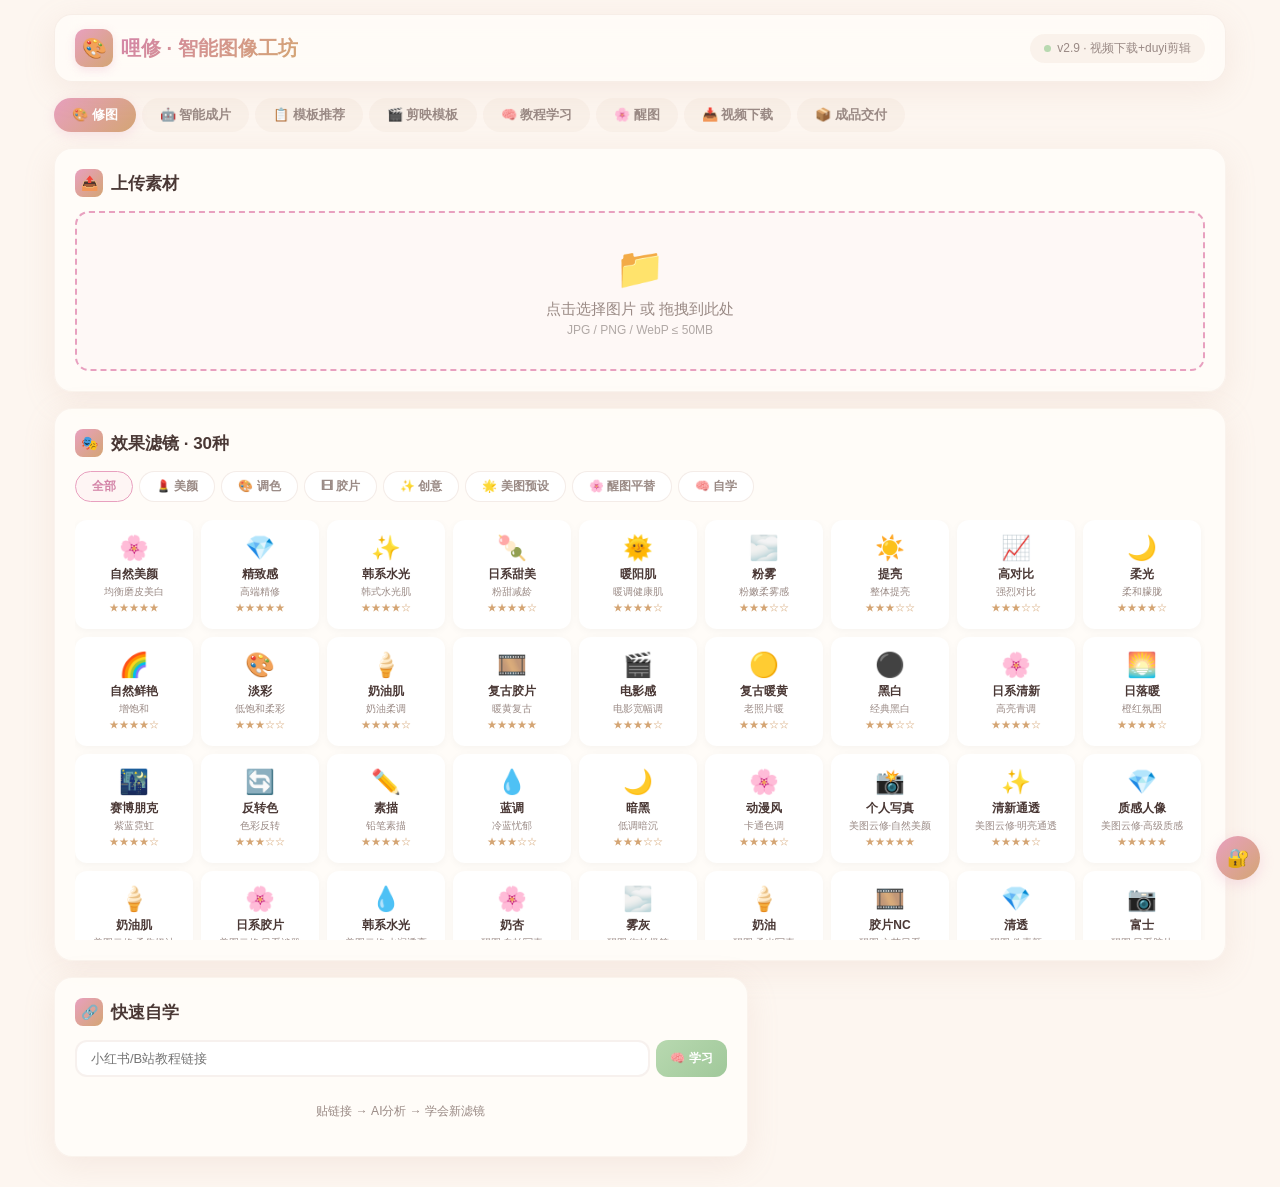
==== index.html @ 91b87027 "ui: 移除醒图Tab的参数执行/学习原理/LUT状态三卡" ====
<!DOCTYPE html>
<html lang="zh-CN">
<head>
<meta charset="UTF-8">
<meta name="viewport" content="width=device-width, initial-scale=1.0">
<title>哩修 · AI智能图像工坊 v2.9</title>
<style>
* {margin:0;padding:0;box-sizing:border-box}
:root {
--rose: #e8a0bf;--rose-dark: #d485a8;--gold: #d4a574;--gold-light: #e8c9a0;
--cream: #fdf6f0;--lavender: #c9b6d9;--lavender-dark: #a88fc4;
--bg: #fdf6f0;--card: rgba(255,252,248,0.95);--shadow: 0 8px 32px rgba(200,160,140,0.15);
--radius: 18px;--text: #4a3835;--text-muted: #9a8a85;--primary: #e8a0bf;--primary-dark: #d485a8;
--secondary: #c9b6d9;--success: #b8d9b0;--danger: #e8a0a0;--info: #b0c8d9
}
body{font-family:-apple-system,BlinkMacSystemFont,'Segoe UI',Roboto,'Noto Sans SC',sans-serif;background:var(--bg);min-height:100vh;color:var(--text);overflow-x:hidden}
.container{max-width:1200px;margin:0 auto;padding:14px}
header{background:rgba(255,252,248,0.9);backdrop-filter:blur(12px);border-radius:var(--radius);padding:14px 20px;margin-bottom:16px;box-shadow:var(--shadow);display:flex;justify-content:space-between;align-items:center;border:1px solid rgba(200,160,140,0.15)}
.logo{display:flex;align-items:center;gap:8px}
.logo-icon{width:38px;height:38px;background:linear-gradient(135deg,var(--rose),var(--gold));border-radius:10px;display:flex;align-items:center;justify-content:center;font-size:20px;color:#fff;box-shadow:0 3px 10px rgba(232,160,191,0.3)}
.logo-text{font-size:20px;font-weight:700;background:linear-gradient(135deg,var(--rose-dark),var(--gold));-webkit-background-clip:text;-webkit-text-fill-color:transparent}
.header-right{display:flex;align-items:center;gap:10px}
.status-badge{display:flex;align-items:center;gap:6px;background:rgba(200,160,140,0.1);padding:6px 14px;border-radius:18px;font-size:12px;color:var(--text-muted)}
.dot{width:7px;height:7px;border-radius:50%;background:var(--success);animation:pulse 2s infinite}
@keyframes pulse{0%,100%{opacity:1}50%{opacity:0.4}}

/* Tabs */
.main-tabs{display:flex;gap:6px;margin-bottom:16px;flex-wrap:wrap}
.main-tab{padding:8px 18px;border:none;border-radius:22px;font-size:13px;font-weight:600;cursor:pointer;background:rgba(200,160,140,0.08);color:var(--text-muted);transition:all .2s}
.main-tab:hover{background:rgba(232,160,191,0.12);color:var(--rose-dark)}
.main-tab.active{background:linear-gradient(135deg,var(--rose),var(--gold));color:#fff;box-shadow:0 3px 12px rgba(232,160,191,0.25)}
.tab-content{display:none}.tab-content.active{display:block}

/* Card */
.card{background:var(--card);border-radius:var(--radius);padding:20px;margin-bottom:16px;box-shadow:var(--shadow);border:1px solid rgba(200,160,140,0.1)}
.card-title{font-size:17px;font-weight:700;margin-bottom:14px;display:flex;align-items:center;gap:8px;color:var(--text)}
.card-title .ic{width:28px;height:28px;border-radius:8px;background:linear-gradient(135deg,var(--rose),var(--gold));display:flex;align-items:center;justify-content:center;font-size:14px;color:#fff}

/* Upload */
.upload-zone{border:2.5px dashed var(--rose);border-radius:14px;padding:32px 20px;text-align:center;cursor:pointer;transition:all .3s;background:rgba(232,160,191,0.04)}
.upload-zone:hover{background:rgba(232,160,191,0.08);transform:translateY(-2px)}
.upload-zone.dragover{background:rgba(232,160,191,0.14);border-color:var(--gold)}
.upload-zone .ico{font-size:40px;color:var(--rose);margin-bottom:8px}
.upload-zone .txt{font-size:15px;color:var(--text-muted);margin-bottom:4px}
.upload-zone .hint{font-size:12px;color:#b0a8a5}

/* Filter grid */
.filter-cats{display:flex;gap:6px;margin-bottom:14px;flex-wrap:wrap;overflow-x:auto;padding-bottom:4px}
.filter-cat{padding:6px 16px;border:1.5px solid rgba(200,160,140,0.2);border-radius:18px;font-size:12px;font-weight:600;cursor:pointer;background:#fff;color:var(--text-muted);white-space:nowrap;transition:all .2s}
.filter-cat:hover{border-color:var(--rose);color:var(--rose-dark)}
.filter-cat.active{border-color:var(--rose);background:rgba(232,160,191,0.08);color:var(--rose-dark)}
.filter-grid{display:grid;grid-template-columns:repeat(auto-fill,minmax(115px,1fr));gap:8px;max-height:420px;overflow-y:auto;padding-right:4px}
.filter-grid::-webkit-scrollbar{width:4px}.filter-grid::-webkit-scrollbar-thumb{background:#d9cdc8;border-radius:2px}
.fc{background:#fff;border-radius:12px;padding:12px 8px;text-align:center;cursor:pointer;border:2px solid transparent;transition:all .2s;box-shadow:0 2px 8px rgba(0,0,0,0.04)}
.fc:hover{transform:translateY(-3px);box-shadow:0 5px 14px rgba(200,160,140,0.12)}
.fc.active{border-color:var(--rose);background:rgba(232,160,191,0.04)}
.fc .fi{font-size:24px;margin-bottom:4px}.fc .fn{font-size:12px;font-weight:600}.fc .fd{font-size:10px;color:var(--text-muted);margin-top:2px}.fc .f-stars{font-size:10px;color:var(--gold);margin-top:2px}

/* Chat + Tutorial row */
.chat-tut-row{display:grid;grid-template-columns:1.2fr 0.8fr;gap:16px}
.chat-box,.tut-box{display:flex;flex-direction:column}
/* ── Ardot 画布风格智能对话工作台 ── */
.studio-wrap{display:grid;grid-template-columns:190px 1fr;gap:0;border:1px solid rgba(200,160,140,0.18);border-radius:14px;overflow:hidden;background:#fbf7f3}
.studio-side{background:#f4ede6;border-right:1px solid rgba(200,160,140,0.15);padding:10px 8px;min-height:420px}
.studio-side h5{font-size:11px;color:var(--text-muted);font-weight:700;letter-spacing:1px;margin:6px 4px 8px}
.layer-node{display:flex;align-items:center;gap:6px;padding:5px 8px;border-radius:7px;font-size:12px;color:var(--text);cursor:pointer;transition:background .15s}
.layer-node:hover{background:rgba(232,160,191,0.12)}
.layer-node.sel{background:rgba(232,160,191,0.18);outline:1px dashed var(--rose);outline-offset:-2px}
.layer-node .ln-ic{font-size:11px;opacity:.7}
.studio-main{display:flex;flex-direction:column;min-width:0}
.studio-top{display:flex;align-items:center;gap:8px;padding:8px 12px;background:#f8f2ec;border-bottom:1px solid rgba(200,160,140,0.15);flex-wrap:wrap}
.studio-top .file-name{font-size:12px;font-weight:700;color:var(--text)}
.node-chip{font-size:10px;font-family:ui-monospace,Consolas,monospace;background:#fff;border:1px solid rgba(200,160,140,0.25);border-radius:5px;padding:2px 7px;color:var(--text-muted)}
.studio-top .spacer{flex:1}
.studio-pill{font-size:10px;color:var(--text-muted);border:1px solid rgba(200,160,140,0.2);border-radius:10px;padding:2px 9px;background:#fff}
.studio-canvas{flex:1;overflow-y:auto;padding:22px 22px 14px;min-height:360px;position:relative;
  background-image:radial-gradient(rgba(200,160,140,0.13) 1px,transparent 1px);background-size:22px 22px}
.studio-canvas::-webkit-scrollbar{width:5px}.studio-canvas::-webkit-scrollbar-thumb{background:#d9cdc8;border-radius:3px}
.frame-label{position:absolute;font-size:9px;font-family:ui-monospace,Consolas,monospace;color:#b08c9c;letter-spacing:.5px;pointer-events:none}
/* 气泡(Ardot Frame 风): 圆角矩形 + 尖角 + 选中虚线框 */
.bubble{position:relative;max-width:76%;margin-bottom:16px;padding:10px 14px;border-radius:14px;font-size:13px;line-height:1.55;animation:bubbleIn .3s}
.bubble.user{margin-left:auto;background:linear-gradient(135deg,var(--rose),var(--gold));color:#fff;border-bottom-right-radius:4px}
.bubble.ai{margin-right:auto;background:#fff;border:1.5px solid rgba(200,160,140,0.22);border-bottom-left-radius:4px;box-shadow:0 2px 8px rgba(200,160,140,0.08)}
.bubble.ai::before{content:'';position:absolute;left:-7px;bottom:12px;width:12px;height:12px;background:#fff;border-left:1.5px solid rgba(200,160,140,0.22);border-bottom:1.5px solid rgba(200,160,140,0.22);transform:rotate(45deg)}
.bubble.user::after{content:'';position:absolute;right:-7px;bottom:12px;width:12px;height:12px;background:var(--gold);clip-path:polygon(0 0,100% 100%,0 100%)}
.bubble .b-meta{display:block;font-size:9px;font-family:ui-monospace,Consolas,monospace;opacity:.55;margin-bottom:3px}
.bubble.hl{outline:2px dashed var(--rose);outline-offset:4px;border-radius:14px}
@keyframes bubbleIn{from{opacity:0;transform:translateY(8px) scale(.97)}to{opacity:1;transform:none}}
/* 路由结果卡(设计边框圈选的重点模块) */
.route-card{border:2px dashed var(--rose);border-radius:12px;background:rgba(255,255,255,.85);padding:12px 14px;margin:4px 0 16px;position:relative}
.route-card .rc-tag{position:absolute;top:-9px;left:12px;background:linear-gradient(135deg,var(--rose),var(--gold));color:#fff;font-size:10px;font-weight:700;border-radius:8px;padding:1px 9px;letter-spacing:.5px}
.route-card .rc-body{font-size:12.5px;color:var(--text);line-height:1.6}
.route-card .rc-params{font-family:ui-monospace,Consolas,monospace;font-size:11px;color:var(--rose-dark);background:rgba(232,160,191,.1);border-radius:6px;padding:4px 8px;margin-top:6px;display:inline-block}
.route-card .rc-go{margin-top:8px;display:inline-flex;gap:8px}
.route-card .rc-btn{border:none;border-radius:16px;padding:6px 16px;font-size:12px;font-weight:700;cursor:pointer;background:linear-gradient(135deg,var(--rose),var(--gold));color:#fff;transition:all .2s}
.route-card .rc-btn:hover{transform:translateY(-1px);box-shadow:0 3px 10px rgba(232,160,191,.35)}
.route-card .rc-btn.ghost{background:#fff;color:var(--rose-dark);border:1.5px solid var(--rose)}
.rc-chips{display:flex;flex-wrap:wrap;gap:6px;margin-top:8px}
.rc-chip-btn{border:1.5px solid var(--rose);background:#fff;color:var(--rose-dark);border-radius:14px;padding:5px 12px;font-size:12px;cursor:pointer;transition:all .15s;text-align:left}
.rc-chip-btn:hover{background:linear-gradient(135deg,var(--rose),var(--gold));color:#fff;transform:translateY(-1px)}
.rc-confirm-tag{position:absolute;top:-9px;left:12px;background:#fff;color:var(--rose-dark);border:1.5px solid var(--rose);font-size:10px;font-weight:700;border-radius:8px;padding:0 9px;letter-spacing:.5px}
/* 旁白标注 */
.callout{display:flex;gap:8px;align-items:flex-start;margin:0 0 16px;max-width:82%}
.callout .co-dot{width:9px;height:9px;border-radius:50%;background:var(--lavender-dark);margin-top:6px;flex-shrink:0;box-shadow:0 0 0 3px rgba(201,182,217,.25)}
.callout .co-txt{font-size:11.5px;color:var(--text-muted);font-style:italic;line-height:1.6}
/* 底部输入条(吸底) */
.studio-input{display:flex;gap:8px;padding:10px 12px;background:#f8f2ec;border-top:1px solid rgba(200,160,140,0.15)}
.studio-input input{flex:1;padding:10px 16px;border:2px solid rgba(200,160,140,0.2);border-radius:22px;font-size:13px;outline:none;transition:border-color .2s;background:#fff}
.studio-input input:focus{border-color:var(--rose)}
.studio-input .hint-chips{display:flex;gap:6px;align-items:center;flex-wrap:wrap}
.hint-chip{font-size:11px;color:var(--rose-dark);background:rgba(232,160,191,.1);border:1px solid rgba(232,160,191,.3);border-radius:12px;padding:3px 10px;cursor:pointer;transition:all .15s}
.hint-chip:hover{background:rgba(232,160,191,.22)}
.studio-send{padding:9px 20px;border:none;border-radius:22px;background:linear-gradient(135deg,var(--rose),var(--gold));color:#fff;font-weight:700;font-size:12px;cursor:pointer;transition:all .2s}
.studio-send:hover{transform:translateY(-1px);box-shadow:0 3px 10px rgba(232,160,191,0.3)}
.studio-send:disabled{opacity:.55;cursor:wait;transform:none}
.chat-msgs{flex:1;max-height:240px;overflow-y:auto;padding:10px;background:rgba(200,160,140,0.04);border-radius:12px;margin-bottom:10px;scrollbar-width:thin}
.chat-msgs::-webkit-scrollbar{width:4px}.chat-msgs::-webkit-scrollbar-thumb{background:#d9cdc8;border-radius:2px}
.msg{margin-bottom:8px;padding:9px 13px;border-radius:13px;max-width:88%;font-size:13px;line-height:1.5;animation:fadeIn .3s}
@keyframes fadeIn{from{opacity:0;transform:translateY(8px)}to{opacity:1;transform:translateY(0)}}
.msg.user{background:linear-gradient(135deg,var(--rose),var(--gold));color:#fff;margin-left:auto;border-bottom-right-radius:3px}
.msg.ai{background:rgba(200,160,140,0.08);color:var(--text);margin-right:auto;border-bottom-left-radius:3px}
.chat-inp{display:flex;gap:6px}
.chat-inp input{flex:1;padding:9px 14px;border:2px solid rgba(200,160,140,0.15);border-radius:20px;font-size:13px;outline:none;transition:border-color .2s}
.chat-inp input:focus{border-color:var(--rose)}
.chat-send{padding:9px 18px;border:none;border-radius:20px;background:linear-gradient(135deg,var(--rose),var(--gold));color:#fff;font-weight:600;font-size:12px;cursor:pointer;transition:all .2s}
.chat-send:hover{transform:translateY(-1px);box-shadow:0 3px 10px rgba(232,160,191,0.3)}

/* Tutorial */
.tut-inp{display:flex;gap:6px;margin-bottom:10px}
.tut-inp input{flex:1;padding:9px 14px;border:2px solid rgba(200,160,140,0.15);border-radius:12px;font-size:13px;outline:none}
.tut-inp input:focus{border-color:var(--rose)}
.tut-btn{padding:9px 14px;border:none;border-radius:12px;background:linear-gradient(135deg,#b8d9b0,#a0c89a);color:#fff;font-weight:600;font-size:12px;cursor:pointer;transition:all .2s;white-space:nowrap}
.tut-btn:hover{transform:translateY(-1px);box-shadow:0 3px 10px rgba(184,217,176,0.3)}
.learn-skills{max-height:160px;overflow-y:auto}
.ls{display:flex;justify-content:space-between;align-items:center;padding:6px 10px;background:rgba(184,217,176,0.1);border-radius:8px;margin-bottom:4px;font-size:12px}
.ls .lb{background:var(--success);color:#5a7a55;padding:2px 8px;border-radius:10px;font-size:10px}
.ls .lb.wip{background:rgba(232,200,160,0.15);color:#a0885a}
.empty-s{font-size:12px;color:var(--text-muted);text-align:center;padding:16px 0}

/* ===== 教程学习 v1.2 ===== */
.sub-tab-bar{display:flex;gap:6px;margin-bottom:16px}
.sub-tab{padding:8px 20px;border:none;border-radius:22px;font-size:14px;font-weight:600;cursor:pointer;background:rgba(200,160,140,0.08);color:var(--text-muted);transition:all .2s}
.sub-tab:hover{background:rgba(232,160,191,0.12);color:var(--rose-dark)}
.sub-tab.active{background:linear-gradient(135deg,var(--rose),var(--gold));color:#fff;box-shadow:0 3px 12px rgba(232,160,191,0.25)}
.sub-tab-content{display:none}.sub-tab-content.active{display:block}
.video-grid{display:grid;grid-template-columns:repeat(auto-fill,minmax(260px,1fr));gap:14px}
.video-card{background:#fff;border-radius:14px;overflow:hidden;box-shadow:0 2px 12px rgba(200,160,140,0.1);transition:all .2s;position:relative}
.video-card:hover{transform:translateY(-3px);box-shadow:0 5px 20px rgba(200,160,140,0.2)}
.video-thumb{width:100%;height:160px;object-fit:cover;background:linear-gradient(135deg,#f0e8e3,#e8d9d0);display:flex;align-items:center;justify-content:center;color:var(--text-muted);font-size:30px;position:relative}
.video-card .vtag{position:absolute;top:8px;left:8px;padding:3px 8px;border-radius:8px;font-size:10px;color:#fff;background:rgba(0,0,0,0.5)}
.video-card .vinfo{padding:12px 14px}
.video-card .vtitle{font-size:13px;font-weight:600;margin-bottom:4px;display:-webkit-box;-webkit-line-clamp:2;-webkit-box-orient:vertical;overflow:hidden}
.video-card .vmeta{font-size:11px;color:var(--text-muted);margin-bottom:8px;display:flex;gap:8px}
.video-card .vtag-type{display:inline-block;padding:1px 6px;border-radius:4px;font-size:9px;font-weight:600}
.vtag-beauty{background:rgba(232,160,191,0.15);color:var(--rose-dark)}
.vtag-enhance{background:rgba(180,200,220,0.15);color:#6080a0}
.vtag-edit{background:rgba(180,217,176,0.15);color:#5a7a55}
.extract-btn{display:inline-block;padding:6px 16px;border:none;border-radius:16px;background:linear-gradient(135deg,#FF6B6B,#FF4757);color:#fff;font-size:12px;font-weight:600;cursor:pointer;transition:all .2s}
.extract-btn:hover{transform:scale(1.05);box-shadow:0 3px 10px rgba(255,71,87,0.3)}

/* 技能卡片 */
.skill-card{background:#fff;border-radius:14px;padding:14px 16px;margin-bottom:10px;box-shadow:0 2px 8px rgba(200,160,140,0.08);border:1.5px solid rgba(200,160,140,0.08);transition:all .2s}
.skill-card:hover{border-color:var(--rose)}
.skill-header{display:flex;justify-content:space-between;align-items:center;margin-bottom:6px}
.skill-source{font-size:10px;background:rgba(200,160,140,0.1);padding:2px 8px;border-radius:8px;color:var(--text-muted)}
.skill-type-tag{font-size:10px;font-weight:600;padding:2px 8px;border-radius:8px}
.skill-type-beauty{background:rgba(232,160,191,0.12);color:var(--rose-dark)}
.skill-type-enhance{background:rgba(180,200,220,0.12);color:#6080a0}
.skill-type-edit{background:rgba(180,217,176,0.12);color:#5a7a55}
.skill-title{font-size:14px;font-weight:600;margin-bottom:4px}
.skill-desc{font-size:11px;color:var(--text-muted);margin-bottom:10px}
.skill-params{display:flex;flex-wrap:wrap;gap:4px;margin-bottom:10px}
.skill-param-chip{padding:2px 8px;border-radius:8px;font-size:10px;background:rgba(200,160,140,0.06);color:var(--text-muted)}
.skill-actions{display:flex;gap:6px}
.skill-btn{padding:6px 14px;border:none;border-radius:12px;font-size:11px;font-weight:600;cursor:pointer;transition:all .2s}
.skill-btn:hover{transform:translateY(-1px)}
.skill-btn-use{background:linear-gradient(135deg,var(--rose),var(--gold));color:#fff}
.skill-btn-del{background:rgba(200,160,140,0.08);color:var(--text-muted)}

/* Progress */
.progress-section{display:none}
.prog-bar{width:100%;height:5px;background:rgba(200,160,140,0.15);border-radius:3px;overflow:hidden;margin:14px 0}
.prog-fill{height:100%;background:linear-gradient(90deg,var(--rose),var(--gold));border-radius:3px;transition:width .4s ease;width:0%}
.prog-txt{font-size:13px;color:var(--text-muted);margin-bottom:8px}
.prog-log{background:rgba(200,160,140,0.04);border-radius:10px;padding:10px;max-height:140px;overflow-y:auto;font-family:monospace;font-size:11px}
.pl{padding:3px 6px;margin-bottom:2px;border-radius:3px}
.pl.info{background:rgba(176,200,217,0.1);color:#5a7a8a}
.pl.ok{background:rgba(184,217,176,0.1);color:#5a7a55}

/* Compare */
.compare-section{display:none}
.comp-grid{display:grid;grid-template-columns:1fr 1fr;gap:14px;margin:14px 0}
.comp-box{text-align:center}
.comp-box h4{font-size:14px;margin-bottom:8px;color:var(--text)}
.comp-img{width:100%;height:260px;background:rgba(200,160,140,0.06);border-radius:12px;overflow:hidden;display:flex;align-items:center;justify-content:center}
.comp-img img{width:100%;height:100%;object-fit:contain}
.comp-img .ph{font-size:13px;color:var(--text-muted)}
.act-row{display:flex;gap:10px;justify-content:center;flex-wrap:wrap;margin-top:14px}
.act-btn{padding:10px 24px;border:none;border-radius:22px;font-size:13px;font-weight:600;cursor:pointer;transition:all .2s;color:#fff}
.act-btn.dl{background:linear-gradient(135deg,#b8d9b0,#a0c89a)}
.act-btn.sh{background:linear-gradient(135deg,#b0c8d9,#90b0c9)}
.act-btn.rt{background:linear-gradient(135deg,var(--gold),#c89a70)}
.act-btn:hover{transform:translateY(-2px);box-shadow:0 4px 14px rgba(0,0,0,.1)}
.act-btn:disabled{opacity:.5;cursor:not-allowed;transform:none}

/* Templates */
.tpl-grid{display:grid;grid-template-columns:repeat(auto-fill,minmax(140px,1fr));gap:10px}
.tpl-card{background:#fff;border-radius:12px;padding:14px;text-align:center;cursor:pointer;transition:all .2s;box-shadow:0 2px 8px rgba(0,0,0,0.04)}
.tpl-card:hover{transform:translateY(-3px);box-shadow:0 5px 18px rgba(200,160,140,0.12)}
.tpl-card .ti{font-size:30px;margin-bottom:6px}
.tpl-card .tn{font-size:13px;font-weight:600}
.tpl-card .td{font-size:11px;color:var(--text-muted);margin:4px 0}
.tpl-card .tb{display:inline-block;padding:2px 10px;border-radius:10px;font-size:10px;font-weight:600}
.tpl-card .tb.beauty{background:rgba(232,160,191,0.12);color:var(--rose-dark)}
.tpl-card .tb.filter{background:rgba(212,165,116,0.12);color:var(--gold)}
.tpl-card .tb.effect{background:rgba(201,182,217,0.12);color:var(--lavender-dark)}
.tpl-card .tb.meitu{background:rgba(232,160,191,0.2);color:#c86a90}
.tpl-card .tb.jianying{background:rgba(176,200,217,0.15);color:#5a7a9a}

/* Dev FAB */
.dev-fab{position:fixed;bottom:20px;right:20px;width:44px;height:44px;border-radius:50%;background:linear-gradient(135deg,var(--rose),var(--gold));color:#fff;border:none;font-size:18px;cursor:pointer;box-shadow:0 4px 14px rgba(232,160,191,0.3);transition:all .2s;z-index:999}
.dev-fab:hover{transform:scale(1.08);box-shadow:0 6px 20px rgba(232,160,191,0.35)}

/* Modal */
.modal-overlay{position:fixed;top:0;left:0;width:100%;height:100%;background:rgba(74,56,53,0.45);display:flex;align-items:center;justify-content:center;z-index:10000}
.modal-box{background:#fff;border-radius:var(--radius);padding:24px;max-width:520px;width:90%;max-height:85vh;overflow-y:auto;box-shadow:0 16px 48px rgba(0,0,0,.18)}
.modal-box h2{margin-bottom:6px;font-size:18px;color:var(--text)}
.modal-box .ml{font-size:12px;color:var(--text-muted);margin-bottom:14px}
.modal-inp{width:100%;padding:10px 14px;border:2px solid rgba(200,160,140,0.15);border-radius:8px;margin-bottom:8px;font-size:14px;outline:none}
.modal-inp:focus{border-color:var(--rose)}
.modal-btn{width:100%;padding:10px;border:none;border-radius:8px;font-size:14px;font-weight:600;cursor:pointer;transition:all .2s}
.modal-btn.pri{background:linear-gradient(135deg,var(--rose),var(--gold));color:#fff;margin-bottom:6px}
.modal-btn.pri:hover{transform:translateY(-1px)}
.modal-btn.sec{background:rgba(200,160,140,0.08);color:var(--text)}
.modal-row{display:flex;gap:8px}
.modal-row .modal-inp{flex:1}

/* Slider */
.slider-group{margin-bottom:12px}
.slider-group label{display:flex;justify-content:space-between;font-size:12px;color:var(--text);margin-bottom:4px}
.slider-group input[type=range]{width:100%;-webkit-appearance:none;height:4px;border-radius:2px;background:linear-gradient(90deg,var(--rose),var(--gold));outline:none}
.slider-group input[type=range]::-webkit-slider-thumb{-webkit-appearance:none;width:16px;height:16px;border-radius:50%;background:linear-gradient(135deg,var(--rose),var(--gold));cursor:pointer;box-shadow:0 2px 6px rgba(232,160,191,0.3)}
.beauty-grid{display:grid;grid-template-columns:1fr 1fr;gap:8px}
.beauty-label{font-size:12px;color:var(--text-muted);margin-bottom:2px}

/* History */
.hist-list{max-height:260px;overflow-y:auto}
.hist-item{display:flex;justify-content:space-between;align-items:center;padding:8px 12px;background:rgba(200,160,140,0.04);border-radius:8px;margin-bottom:6px;cursor:pointer;transition:all .2s;font-size:12px}
.hist-item:hover{background:rgba(232,160,191,0.06)}
.hist-item .hi-filter{font-weight:600}

/* Toast */
.toast{position:fixed;top:16px;right:16px;padding:10px 18px;border-radius:12px;color:#fff;font-size:13px;font-weight:500;z-index:20000;animation:slideIn .3s;max-width:300px}
@keyframes slideIn{from{opacity:0;transform:translateX(30px)}to{opacity:1;transform:translateX(0)}}
.toast.ok{background:linear-gradient(135deg,#b8d9b0,#a0c89a)}.toast.err{background:linear-gradient(135deg,#e8a0a0,#d48585)}.toast.inf{background:linear-gradient(135deg,#b0c8d9,#90b0c9)}

/* JianYing presets */
.jy-grid{display:grid;grid-template-columns:repeat(auto-fill,minmax(200px,1fr));gap:10px}
.jy-card{background:#fff;border-radius:12px;padding:16px;cursor:pointer;transition:all .2s;box-shadow:0 2px 8px rgba(0,0,0,0.04);text-align:left}
.jy-card:hover{transform:translateY(-3px);box-shadow:0 5px 18px rgba(200,160,140,0.12)}
.jy-card .jy-title{font-size:14px;font-weight:700;margin-bottom:4px}
.jy-card .jy-tags{font-size:11px;color:var(--text-muted);margin-bottom:8px}
.jy-card .jy-tag{display:inline-block;background:rgba(176,200,217,0.12);padding:2px 8px;border-radius:8px;font-size:10px;color:#5a7a8a;margin:2px}
.jy-card .jy-use{padding:6px 16px;border:none;border-radius:14px;background:linear-gradient(135deg,var(--rose),var(--gold));color:#fff;font-size:11px;font-weight:600;cursor:pointer}

/* Meitu settings panel */
.beauty-panel{background:rgba(232,160,191,0.04);border-radius:12px;padding:16px;margin:10px 0}
.beauty-panel h4{font-size:14px;margin-bottom:10px;display:flex;align-items:center;gap:6px}

/* Code block */
.code-block{background:#f5f0ec;border-radius:10px;padding:12px;font-family:monospace;font-size:11px;overflow-x:auto;white-space:pre-wrap;line-height:1.5;margin:8px 0}

/* Responsive */
@media (max-width:680px){
.chat-tut-row{grid-template-columns:1fr}
.comp-grid{grid-template-columns:1fr}
.filter-grid{grid-template-columns:repeat(auto-fill,minmax(95px,1fr))}
.fc{padding:10px 6px}
.fc .fi{font-size:20px}.fc .fn{font-size:11px}
.tpl-grid,.jy-grid{grid-template-columns:repeat(auto-fill,minmax(120px,1fr))}
.logo-text{font-size:17px}
header{padding:12px 14px}
.beauty-grid{grid-template-columns:1fr}
.modal-row{flex-direction:column}
}

/* ===== duyi 脚本驱动剪辑 ===== */
.duyi-card{background:linear-gradient(135deg,rgba(184,217,176,0.12),rgba(200,160,140,0.08));border:1.5px solid rgba(184,217,176,0.3);border-radius:14px;padding:16px;margin-bottom:14px}
.duyi-card-title{font-size:15px;font-weight:700;color:var(--text);margin-bottom:4px;display:flex;align-items:center;gap:6px}
.duyi-card-desc{font-size:12px;color:var(--text-muted);margin-bottom:12px;line-height:1.6}
.duyi-steps{margin-bottom:12px}
.duyi-step{display:flex;gap:10px;margin-bottom:8px;align-items:flex-start}
.duyi-step-num{width:22px;height:22px;border-radius:50%;background:linear-gradient(135deg,#b8d9b0,#8ec48a);color:#fff;font-size:11px;font-weight:700;display:flex;align-items:center;justify-content:center;flex-shrink:0;margin-top:1px}
.duyi-step-num.done{background:linear-gradient(135deg,#a8d8a8,#6abf6a)}
.duyi-step-text{font-size:12px;color:var(--text);line-height:1.5}
.duyi-step-sub{font-size:11px;color:var(--text-muted);margin-top:1px}
.duyi-preset-grid{display:grid;grid-template-columns:repeat(auto-fill,minmax(200px,1fr));gap:10px;margin-bottom:14px}
.duyi-preset{background:#fff;border-radius:12px;padding:14px;border:2px solid transparent;cursor:pointer;transition:all .2s;box-shadow:0 2px 8px rgba(0,0,0,0.04)}
.duyi-preset:hover{border-color:#b8d9b0;transform:translateY(-2px);box-shadow:0 5px 14px rgba(184,217,176,0.15)}
.duyi-preset.selected{border-color:#8ec48a;background:rgba(184,217,176,0.06)}
.duyi-preset-name{font-size:13px;font-weight:700;color:var(--text);margin-bottom:4px}
.duyi-preset-tags{display:flex;flex-wrap:wrap;gap:4px;margin-bottom:6px}
.duyi-preset-tag{padding:2px 8px;background:rgba(184,217,176,0.15);border-radius:10px;font-size:10px;color:#5a8a5a}
.duyi-preset-desc{font-size:11px;color:var(--text-muted);line-height:1.4}
.duyi-script-area{margin-bottom:12px}
.duyi-script-area textarea{width:100%;min-height:120px;padding:10px 12px;border:2px solid rgba(184,217,176,0.3);border-radius:10px;font-size:12px;font-family:monospace;resize:vertical;outline:none;background:rgba(255,255,255,0.8);color:var(--text);line-height:1.6}
.duyi-script-area textarea:focus{border-color:#8ec48a}
.duyi-script-hint{font-size:11px;color:var(--text-muted);margin-top:4px}
.duyi-apply-row{display:flex;gap:8px;margin-bottom:14px;flex-wrap:wrap}
.duyi-result{background:rgba(184,217,176,0.06);border-radius:12px;padding:14px;margin-bottom:10px;border:1px solid rgba(184,217,176,0.15)}
.duyi-result-title{font-size:13px;font-weight:700;color:var(--text);margin-bottom:8px;display:flex;align-items:center;gap:6px}
.duyi-result-items{margin-bottom:8px}
.duyi-result-item{display:flex;gap:8px;margin-bottom:6px;align-items:flex-start;font-size:12px}
.duyi-result-item-num{color:#6abf6a;font-weight:700;flex-shrink:0;width:16px}
.duyi-result-item-text{color:var(--text)}
.duyi-result-example{background:#f5f0ec;border-radius:8px;padding:10px;font-family:monospace;font-size:11px;line-height:1.7;color:var(--text);white-space:pre-wrap;margin-top:8px}
.duyi-example-btn{font-size:11px;color:#8ec48a;cursor:pointer;text-decoration:underline;margin-top:6px;display:inline-block}
.duyi-gen-btn{display:inline-flex;align-items:center;gap:6px;padding:9px 18px;border:none;border-radius:22px;background:linear-gradient(135deg,#b8d9b0,#8ec48a);color:#fff;font-weight:700;font-size:12px;cursor:pointer;transition:all .2s}
.duyi-gen-btn:hover{transform:translateY(-1px);box-shadow:0 4px 12px rgba(184,217,176,0.3)}
.duyi-gen-btn:active{transform:translateY(0)}
.duyi-gen-btn:disabled{opacity:0.5;cursor:not-allowed;transform:none}
.duyi-principle{background:rgba(200,160,140,0.06);border-radius:10px;padding:12px;margin-bottom:14px;border:1px solid rgba(200,160,140,0.12)}
.duyi-principle-title{font-size:12px;font-weight:700;color:var(--text);margin-bottom:6px}
.duyi-principle p{font-size:11px;color:var(--text-muted);margin:0 0 4px;line-height:1.5}
.duyi-principle p:last-child{margin-bottom:0}
.duyi-output-box{background:#1a2e1a;border-radius:10px;padding:12px;font-family:monospace;font-size:11px;line-height:1.7;color:#a8d8a8;white-space:pre-wrap;max-height:200px;overflow-y:auto;margin-top:8px}
.duyi-output-box::-webkit-scrollbar{width:4px}.duyi-output-box::-webkit-scrollbar-thumb{background:#6abf6a;border-radius:2px}
.duyi-output-title{font-size:12px;font-weight:700;color:var(--text);margin-bottom:6px;display:flex;align-items:center;justify-content:space-between}
.duyi-copy-btn{font-size:10px;color:#8ec48a;cursor:pointer;border:1px solid #8ec48a;border-radius:6px;padding:2px 8px;background:transparent;transition:all .2s}
.duyi-copy-btn:hover{background:#8ec48a;color:#fff}
.duyi-step-status{display:flex;gap:6px;margin-bottom:10px;flex-wrap:wrap}
.duyi-step-chip{padding:4px 12px;border-radius:16px;font-size:11px;font-weight:600;cursor:pointer;border:1.5px solid rgba(200,160,140,0.2);color:var(--text-muted);background:transparent;transition:all .2s}
.duyi-step-chip.active{border-color:#8ec48a;color:#5a8a5a;background:rgba(184,217,176,0.12)}
.duyi-step-chip.done{border-color:#6abf6a;color:#6abf6a;background:rgba(184,217,176,0.08)}
.duyi-format-grid{display:grid;grid-template-columns:1fr 1fr;gap:10px;margin-bottom:12px}
.duyi-format-card{background:#fff;border-radius:10px;padding:12px;border:2px solid transparent;cursor:pointer;transition:all .2s;text-align:center}
.duyi-format-card:hover{border-color:#b8d9b0}
.duyi-format-card.selected{border-color:#8ec48a;background:rgba(184,217,176,0.06)}
.duyi-format-card .fmt-name{font-size:13px;font-weight:700;color:var(--text);margin-bottom:4px}
.duyi-format-card .fmt-ratio{font-size:11px;color:var(--text-muted)}
.duyi-format-card .fmt-icon{font-size:28px;margin-bottom:4px}
</style>
</head>
<body>
<div class="container">
  <header>
    <div class="logo">
      <div class="logo-icon">🎨</div>
      <div class="logo-text">哩修 · 智能图像工坊</div>
    </div>
    <div class="header-right">
      <span class="status-badge"><span class="dot"></span>v2.9 · 视频下载+duyi剪辑</span>
    </div>
  </header>

  <!-- Main Tabs -->
  <div class="main-tabs">
    <button class="main-tab active" data-tab="tab-edit">🎨 修图</button>
    <button class="main-tab" data-tab="tab-autoedit">🤖 智能成片</button>
    <button class="main-tab" data-tab="tab-tpl">📋 模板推荐</button>
    <button class="main-tab" data-tab="tab-jianying">🎬 剪映模板</button>
    <button class="main-tab" data-tab="tab-distill">🧠 教程学习</button>
    <!-- duplicate removed -->
    <button class="main-tab" data-tab="tab-xingtu">🌸 醒图</button>
    <button class="main-tab" data-tab="tab-download">📥 视频下载</button>
    <button class="main-tab" data-tab="tab-history">📦 成品交付</button>
  </div>

  <!-- ===== Tab: 修图 ===== -->
  <div class="tab-content active" id="tab-edit">
    <div class="card">
      <div class="card-title"><span class="ic">📤</span>上传素材</div>
      <div class="upload-zone" id="uploadZone">
        <div class="ico">📁</div>
        <div class="txt">点击选择图片 或 拖拽到此处</div>
        <div class="hint">JPG / PNG / WebP  ≤ 50MB</div>
        <input type="file" id="fileInput" accept="image/jpeg,image/png,image/webp" style="display:none">
      </div>
      <!-- 美图云修风格参数面板 -->
      <div class="beauty-panel" id="beautyPanel" style="display:none">
        <h4>💄 美图云修 · 精细调节</h4>
        <div class="beauty-grid">
          <div class="slider-group"><label>磨皮 <span id="bs_val">30</span></label><input type="range" id="bs" min="0" max="100" value="30" oninput="document.getElementById('bs_val').textContent=this.value"></div>
          <div class="slider-group"><label>瘦脸 <span id="sf_val">10</span></label><input type="range" id="sf" min="0" max="100" value="10" oninput="document.getElementById('sf_val').textContent=this.value"></div>
          <div class="slider-group"><label>滤镜强度 <span id="fs_val">50</span></label><input type="range" id="fs" min="0" max="100" value="50" oninput="document.getElementById('fs_val').textContent=this.value"></div>
          <div class="slider-group" style="display:flex;align-items:center;gap:8px">
            <label style="margin:0;display:flex;align-items:center;gap:4px"><input type="checkbox" id="eyeB"> 亮眼</label>
            <label style="margin:0;display:flex;align-items:center;gap:4px"><input type="checkbox" id="useMeitu" checked> 美图API</label>
          </div>
        </div>
      </div>
    </div>

    <div class="card">
      <div class="card-title"><span class="ic">🎭</span>效果滤镜 · 30种</div>
      <div class="filter-cats" id="filterCats">
        <button class="filter-cat active" data-cat="all">全部</button>
        <button class="filter-cat" data-cat="beauty">💄 美颜</button>
        <button class="filter-cat" data-cat="tone">🎨 调色</button>
        <button class="filter-cat" data-cat="film">🎞 胶片</button>
        <button class="filter-cat" data-cat="style">✨ 创意</button>
        <button class="filter-cat" data-cat="meitu">🌟 美图预设</button>
        <button class="filter-cat" data-cat="xingtu">🌸 醒图平替</button>
        <button class="filter-cat" data-cat="learned">🧠 自学</button>
      </div>
      <div class="filter-grid" id="filterGrid"></div>
    </div>

    <div class="chat-tut-row">
      <div class="card tut-box" style="flex:1">
        <div class="card-title"><span class="ic">🔗</span>快速自学</div>
        <div class="tut-inp">
          <input type="text" id="tutInput" placeholder="小红书/B站教程链接">
          <button class="tut-btn" onclick="learnTutorial()">🧠 学习</button>
        </div>
        <div class="learn-skills" id="learnSkills">
          <div class="empty-s">贴链接 → AI分析 → 学会新滤镜</div>
        </div>
      </div>
    </div>

    <div class="card progress-section" id="progressSection">
      <div class="card-title"><span class="ic">⚡</span>AI处理中</div>
      <div class="prog-bar"><div class="prog-fill" id="progFill"></div></div>
      <div class="prog-txt" id="progText">正在分析图片…</div>
      <div class="prog-log" id="progLog"></div>
    </div>

    <div class="card compare-section" id="compareSection">
      <div class="card-title"><span class="ic">👀</span>前后对比</div>
      <div class="comp-grid">
        <div class="comp-box"><h4>📷 处理前</h4><div class="comp-img" id="beforeImg"><span class="ph">请上传图片</span></div></div>
        <div class="comp-box"><h4>✨ 处理后</h4><div class="comp-img" id="afterImg"><span class="ph">选滤镜 → 自动处理</span></div></div>
      </div>
      <div class="act-row">
        <button class="act-btn dl" onclick="dlResult()" id="dlBtn" disabled>💾 下载</button>
        <button class="act-btn sh" onclick="shareResult()" id="shBtn" disabled>📤 分享</button>
        <button class="act-btn rt" onclick="retryRandom()" id="rtBtn" disabled>🎲 随机</button>
      </div>
    </div>
  </div>

  <!-- ===== Tab: 模板推荐 ===== -->
    <div class="tab-content" id="tab-autoedit">
      <div class="card chat-box">
        <div class="card-title"><span class="ic">💬</span>和 AI 说说你想做什么</div>
        <div class="studio-wrap" style="grid-template-columns:1fr">
          <div class="studio-main">
            <div class="studio-top">
              <span class="file-name">✨ 哩秀 AI 助手</span>
              <span class="spacer"></span>
              <span class="studio-pill">先确认 · 再动手</span>
            </div>
            <div class="studio-canvas" id="studioCanvas">
              <div class="callout"><span class="co-dot"></span><span class="co-txt">直接说出你想要的效果，比如「把这张图变冷白皮」或「剪成30秒口播加字幕」。我会先跟你确认理解得对不对，缺的信息我也会问清楚，你点头之后我才开工。</span></div>
            </div>
            <div style="padding:9px 12px 0;background:#f8f2ec;border-top:1px solid rgba(200,160,140,0.15)">
              <div class="hint-chips">
                <span style="font-size:11px;color:var(--text-muted)">试试：</span>
                <span class="hint-chip" onclick="studioQuick('帮我把这张图修成韩系冷白皮')">🖼️ 修图变美</span>
                <span class="hint-chip" onclick="studioQuick('剪成30秒口播加字幕')">🎬 剪个视频</span>
                <span class="hint-chip" onclick="studioQuick('生成剪映草稿')">📱 做个剪映草稿</span>
              </div>
            </div>
            <div class="studio-input">
              <input type="text" id="chatInput" placeholder="例如：把这张图变冷白皮 / 剪成30秒口播加字幕">
              <button class="studio-send" id="chatSendBtn" onclick="sendChat()">发送</button>
            </div>
          </div>
        </div>
      </div>
      <div class="card-title"><span class="ic">🤖</span>智能成片 · 丢素材 + 说句话 = 出片</div>
      <p style="font-size:12px;color:var(--text-muted);margin-bottom:14px;">免费本地方案：上传拍摄素材 → 说需求（"剪成60秒口播，加字幕"）→ 自动剪停顿/拼接/加字幕 → 下载成片</p>

      <div id="aeDropZone" style="border:2px dashed rgba(200,160,140,0.4);border-radius:16px;padding:30px 20px;text-align:center;cursor:pointer;background:rgba(255,252,248,0.6);margin-bottom:14px;transition:all .2s">
        <div style="font-size:34px;margin-bottom:8px">📁</div>
        <div style="font-size:14px;color:var(--text);font-weight:600">点击选择或拖拽素材到这里</div>
        <div style="font-size:11px;color:var(--text-muted);margin-top:4px">支持 mp4/mov/mkv/avi/jpg/png 等，可多选</div>
        <input type="file" id="aeFileInput" multiple accept=".mp4,.mov,.mkv,.avi,.webm,.flv,.jpg,.jpeg,.png,.webp" style="display:none">
      </div>
      <div id="aeFileList" style="display:flex;flex-wrap:wrap;gap:8px;margin-bottom:12px"></div>

      <div class="duyi-script-area">
        <textarea id="aeInstruction" placeholder="说一句话告诉 AI 怎么剪，例如：&#10;• 把这些素材剪成一条 60 秒的探店 vlog，加字幕&#10;• 剪掉所有停顿和废话，口播节奏紧凑一点&#10;• 前 3 秒放最精彩的镜头，配上字幕和轻快 BGM" style="min-height:90px">把这些素材剪成一条 60 秒的短视频，加上字幕，剪掉停顿废话</textarea>
        <div class="duyi-script-hint">💡 支持：时长控制 / 加字幕 / 剪停顿 / 风格(口播·vlog·混剪·教程)</div>
      </div>

      <div style="margin-top:10px">
        <label style="display:block;font-size:12px;color:#8a5a70;font-weight:600;margin-bottom:5px">🎯 参考范本（选填）</label>
        <input id="aeReference" type="text" placeholder="贴一个参考视频链接，或写一句想要的效果，例如：节奏像影视飓风、开头要有钩子、配轻快 BGM" style="width:100%;padding:10px 12px;border:1px solid rgba(200,160,140,0.4);border-radius:10px;font-size:13px;font-family:inherit;background:#fff;color:var(--text);outline:none">
        <div style="font-size:11px;color:var(--text-muted);margin-top:4px">哩秀会照着这个范本的调性来剪，没有就按你上面的话自由发挥。</div>
      </div>

      <div style="display:flex;gap:10px;align-items:center;flex-wrap:wrap">
        <button id="aeRenderBtn" onclick="autoEditRender()" style="padding:10px 26px;background:linear-gradient(135deg,#e8a0bf,#d4a574);border:none;border-radius:22px;color:#fff;font-size:14px;font-weight:700;cursor:pointer">🎬 开始智能成片</button><button id="aeProposeBtn" onclick="autoEditPropose()" title="先让 AI 给出剪辑提案（分镜/保留区间/字幕），确认后再渲染，避免直接渲染浪费" style="padding:10px 22px;background:transparent;border:1.5px solid rgba(200,160,140,0.5);border-radius:22px;color:#8a5a70;font-size:13px;font-weight:600;cursor:pointer;transition:all .2s">💡 先生成剪辑提案</button>
        <span id="aeStatus" style="font-size:12px;color:var(--text-muted)"></span>
      </div>

      <style id="aeChatStyle">
      #aeChat{max-height:480px;overflow-y:auto;margin:12px 0 6px;padding:12px 10px;background:rgba(255,252,248,.55);border:1px solid rgba(200,160,140,.18);border-radius:16px}
      .aeb-row{display:flex;gap:8px;margin:10px 0;align-items:flex-start}
      .aeb-row-user{flex-direction:row-reverse}
      .aeb-ava{width:30px;height:30px;border-radius:50%;flex:0 0 30px;display:flex;align-items:center;justify-content:center;font-size:15px;background:linear-gradient(135deg,#e8a0bf,#d4a574);box-shadow:0 2px 6px rgba(232,160,191,.35)}
      .aeb-row-user .aeb-ava{background:linear-gradient(135deg,#b8d9b0,#8ec48a)}
      .aeb{position:relative;max-width:82%;padding:10px 14px;border-radius:16px;font-size:13px;line-height:1.7;color:var(--text);background:#fff;border:1.5px solid rgba(200,160,140,.22);box-shadow:0 2px 8px rgba(180,140,120,.08);word-break:break-word}
      .aeb-user{background:linear-gradient(135deg,#e8a0bf,#d4a574);color:#fff;border:none;border-bottom-right-radius:4px}
      .aeb-ai{background:rgba(255,252,248,.95);border-bottom-left-radius:4px}
      .aeb-ai::before{content:'';position:absolute;top:10px;left:-7px;width:0;height:0;border-top:6px solid transparent;border-bottom:6px solid transparent;border-right:7px solid rgba(200,160,140,.22)}
      .aeb-user::before{content:'';position:absolute;top:10px;right:-7px;width:0;height:0;border-top:6px solid transparent;border-bottom:6px solid transparent;border-left:7px solid #e8a0bf}
      .aeb-active{border:2px dashed #e8a0bf;background:rgba(232,160,191,.06);animation:aebPulse 1.6s ease-in-out infinite}
      .aeb-active::before{display:none}
      @keyframes aebPulse{0%,100%{box-shadow:0 0 0 0 rgba(232,160,191,.30)}50%{box-shadow:0 0 0 7px rgba(232,160,191,0)}}
      .aeb-ok{background:rgba(184,217,176,.16);border-color:rgba(142,196,138,.5)}
      .aeb-ok::before{border-right-color:rgba(142,196,138,.5)}
      .aeb-err{background:rgba(226,120,120,.07);border-color:rgba(226,120,120,.45)}
      .aeb-err::before{border-right-color:rgba(226,120,120,.45)}
      .aeb-dim{opacity:.74}
      .aeb-spin{display:inline-block;width:12px;height:12px;border:2px solid rgba(232,160,191,.35);border-top-color:#e8a0bf;border-radius:50%;animation:aebRot .8s linear infinite;vertical-align:-2px;margin-right:6px}
      @keyframes aebRot{to{transform:rotate(360deg)}}
      .aeb-time{display:block;font-size:10px;margin-top:4px;color:var(--text-muted);opacity:.85}
      .aeb-user .aeb-time{color:rgba(255,255,255,.9)}
      </style>
      <div id="aeChatHead" style="display:none;align-items:center;justify-content:space-between;margin:16px 0 4px">
        <div style="font-size:12.5px;font-weight:800;color:#8a5a70">💬 AI 剪辑对话 · 旁白气泡</div>
        <button onclick="aeChatClear()" style="padding:3px 12px;border:1px solid rgba(200,160,140,0.4);border-radius:12px;background:transparent;color:var(--text-muted);font-size:11px;cursor:pointer">清空对话</button>
      </div>
      <div id="aeChat" style="display:none"></div>

      <div id="aeProposalWrap" style="display:none;margin-top:16px;padding:14px 16px;background:rgba(232,160,191,0.07);border:1px solid rgba(232,160,191,0.3);border-radius:14px"><div style="display:flex;align-items:center;justify-content:space-between;margin-bottom:10px"><div style="font-size:13.5px;font-weight:700;color:#8a5a70">📋 AI 剪辑提案</div><div style="display:flex;gap:8px;align-items:center"><span id="aePropMeta" style="font-size:11px;color:var(--text-muted)"></span><button id="aePropRerun" onclick="autoEditPropose()" style="padding:4px 12px;border:1px solid rgba(200,160,140,0.5);border-radius:14px;background:transparent;color:#8a5a70;font-size:11px;cursor:pointer">🔄 重新提案</button><button id="aePropRender" onclick="autoEditRenderResume()" style="padding:5px 14px;border:none;border-radius:14px;background:linear-gradient(135deg,#2bb673,#5a9a5a);color:#fff;font-size:12px;font-weight:700;cursor:pointer">✅ 确认渲染</button></div></div><div id="aeProposalBody" style="font-size:12px;line-height:1.8;color:var(--text);max-height:280px;overflow:auto"></div></div><div id="aeProgressWrap" style="display:none;margin-top:16px">
        <div style="height:8px;background:rgba(200,160,140,0.15);border-radius:4px;overflow:hidden">
          <div id="aeProgFill" style="height:100%;width:0%;background:linear-gradient(90deg,#e8a0bf,#d4a574);transition:width .4s"></div>
        </div>
        <div id="aeProgText" style="font-size:12px;color:var(--text-muted);margin-top:8px">准备中…</div>
      </div>

      <div id="aeResult" style="display:none;margin-top:16px;padding:16px;background:rgba(184,217,176,0.1);border-radius:14px">
        <div style="font-size:14px;font-weight:700;color:#5a9a5a;margin-bottom:8px">✅ 成片完成！</div>
        <div id="aeResultMeta" style="font-size:12px;color:var(--text-muted);margin-bottom:12px"></div>
        <div id="aeResultVideo" style="margin-bottom:10px"></div>
        <a id="aeDownloadBtn" style="display:inline-block;padding:9px 22px;background:linear-gradient(135deg,#b8d9b0,#8ec48a);color:#fff;border-radius:20px;font-size:13px;font-weight:700;text-decoration:none" href="#" download>⬇️ 下载成片</a>
        <button onclick="autoEditReset()" style="padding:9px 18px;background:transparent;border:1.5px solid rgba(200,160,140,0.3);border-radius:20px;color:var(--text-muted);font-size:12px;margin-left:8px;cursor:pointer">再剪一条</button>
      </div>
    </div>


  <div class="tab-content" id="tab-tpl">
    <div class="card">
      <div class="card-title"><span class="ic">📋</span>精选模板</div>
      <div class="filter-cats" style="margin-bottom:14px">
        <button class="filter-cat active" data-tcat="all">🌈 全部</button>
        <button class="filter-cat" data-tcat="beauty">💄 美颜</button>
        <button class="filter-cat" data-tcat="filter">🎨 滤镜</button>
        <button class="filter-cat" data-tcat="effect">✨ 特效</button>
        <button class="filter-cat" data-tcat="meitu">🌟 美图云修</button>
        <button class="filter-cat" data-tcat="style">🎭 风格</button>
      </div>
      <div class="tpl-grid" id="tplGrid"></div>
    </div>
  </div>

  <!-- ===== Tab: 剪映模板 ===== -->
  <div class="tab-content" id="tab-jianying">
    <div class="card">
      <div class="card-title"><span class="ic">🎬</span>剪映·短视频预设模板</div>
      <p style="font-size:12px;color:var(--text-muted);margin-bottom:14px;">选择模板 → 下载草稿 → 在剪映专业版中打开并替换素材</p>
      <div class="jy-grid" id="jyGrid"></div>
    </div>
    <div class="card">
      <div class="card-title"><span class="ic">⚙️</span>自定义剪辑参数</div>
      <div class="beauty-grid" style="grid-template-columns:1fr 1fr;gap:10px">
        <div class="slider-group"><label>开场类型</label>
          <select id="jyFirst" style="width:100%;padding:8px;border:2px solid rgba(200,160,140,0.15);border-radius:8px;font-size:12px">
            <option>人脸特写+钩子口播</option>
            <option>反差画面+地点标题</option>
            <option>美食特写+音效</option>
            <option>默认为</option>
          </select>
        </div>
        <div class="slider-group"><label>转场效果</label>
          <select id="jyTrans" style="width:100%;padding:8px;border:2px solid rgba(200,160,140,0.15);border-radius:8px;font-size:12px">
            <option>0.3s叠化</option>
            <option>0.5s叠化</option>
            <option>闪白</option>
            <option>无</option>
          </select>
        </div>
        <div class="slider-group"><label>BGM风格</label>
          <select id="jyBgm" style="width:100%;padding:8px;border:2px solid rgba(200,160,140,0.15);border-radius:8px;font-size:12px">
            <option>轻快</option><option>抒情</option><option>节奏</option>
          </select>
        </div>
        <div class="slider-group"><label>字幕样式</label>
          <select id="jySub" style="width:100%;padding:8px;border:2px solid rgba(200,160,140,0.15);border-radius:8px;font-size:12px">
            <option>居中白字描边</option><option>底部黄字</option><option>顶部小字</option>
          </select>
        </div>
      </div>
      <button class="act-btn dl" onclick="generateJianYingDraft()" style="margin-top:12px;display:inline-flex;align-items:center;gap:6px;font-size:12px">🎬 生成剪映草稿</button>
    </div>
    <div class="card">
      <div class="card-title"><span class="ic">💬</span>口播视频 · 自动去掉废话</div>
      <div class="duyi-card-desc" id="duyiCardDesc">把口播稿贴进来，AI 自动找出重复的话、语气词、口误和停顿，只删废话、不动你说的内容，直接生成剪映草稿。</div>
      <div class="duyi-format-grid">
        <div class="duyi-format-card selected" id="fmtLite" onclick="duyiSelectFormat('lite')">
          <div class="fmt-icon">📱</div>
          <div class="fmt-name">竖屏（手机版）</div>
          <div class="fmt-ratio">适合发抖音、快手、视频号</div>
        </div>
        <div class="duyi-format-card" id="fmtWide" onclick="duyiSelectFormat('wide')">
          <div class="fmt-icon">🖥️</div>
          <div class="fmt-name">横屏（电脑版）</div>
          <div class="fmt-ratio">适合发 B站、网页播放</div>
        </div>
      </div>
      <div class="duyi-steps" id="duyiSteps">
        <div class="duyi-step"><div class="duyi-step-num">1</div><div class="duyi-step-text">贴上你说的每句话<div class="duyi-step-sub">每行一句，照着念的稿子或语音转的文字都行</div></div></div>
        <div class="duyi-step"><div class="duyi-step-num">2</div><div class="duyi-step-text">AI 帮你找出废话<div class="duyi-step-sub">重复的话、嗯嗯啊啊、说错的、不必要的停顿都会标出来</div></div></div>
        <div class="duyi-step"><div class="duyi-step-num">3</div><div class="duyi-step-text">自动排好画面和字幕<div class="duyi-step-sub">哪里保留、哪里删掉、字幕怎么放，都替你安排好</div></div></div>
        <div class="duyi-step"><div class="duyi-step-num">4</div><div class="duyi-step-text">导出到剪映<div class="duyi-step-sub">下载文件放进剪映草稿夹，打开剪映就能继续用</div></div></div>
      </div>
      <div class="duyi-script-area">
        <textarea id="duyiScript" placeholder="粘贴口播逐句稿，每行一句…&#10;例如：&#10;大家好，今天给大家分享一个剪视频的方法&#10;这个方法呢，其实特别简单，特别简单&#10;就是，嗯，用脚本驱动剪辑，就不用自己一帧一帧拉了&#10;我觉得这个真的，真的，真的很好用…"></textarea>
        <div class="duyi-script-hint">💡 录音转出来的文字直接贴进来就行，AI 会自动标出可以删的部分</div>
      </div>
      <div class="duyi-apply-row">
        <button class="duyi-gen-btn" onclick="duyiAnalyze()">🤖 AI 分析并生成剪辑方案</button>
        <button class="duyi-gen-btn" style="background:linear-gradient(135deg,#e8c9a0,#d4a574)" onclick="duyiLoadExample()">✨ 填入示例口播</button>
      </div>
      <div id="duyiResult" style="display:none"></div>
    </div>
    
    <div class="card">
      <div class="card-title"><span class="ic">📘</span>如何使用剪映模板</div>
      <div style="font-size:12px;color:var(--text-muted);line-height:1.8">
        1. 选一个预设模板或自定义参数<br>
        2. 点击"生成剪映草稿" → 下载 ZIP<br>
        3. 解压到 <code style="background:#f0e8e3;padding:2px 6px;border-radius:4px;font-size:11px">~/Documents/JianyingPro Drafts/</code><br>
        4. 打开剪映专业版 → 自动识别草稿<br>
        5. 替换素材、加BGM → 导出<br><br>
        📌 也支持 pyJianYingDraft 编程方式生成：<br>
        <code style="background:#f0e8e3;padding:2px 6px;border-radius:4px;font-size:11px">pip install pyJianYingDraft</code>
      </div>
    </div>
  </div>

  <!-- ===== Tab: 教程学习（v1.2: 推荐教程 + 我的技能库） ===== -->
  <div class="tab-content" id="tab-distill">
    <!-- 子Tab切换 -->
    <div class="sub-tab-bar" id="studySubBar">
      <button class="sub-tab active" data-subtab="recommend">🎬 推荐教程</button>
      <button class="sub-tab" data-subtab="skills">🧠 我的技能库</button>
    </div>

    <!-- ═══ 推荐教程 ═══ -->
    <div class="sub-tab-content active" id="sub-recommend">
      <!-- 平台筛选 -->
      <div class="card">
                <div class="card-title"><span class="ic">📺</span>看教程 · 学修图</div>
        <p style="font-size:12px;color:var(--text-muted);margin-bottom:12px;">刷到喜欢的修图效果 → 点「⚡️ 提取同款参数」→ 技能自动入库</p>
        <!-- 搜索栏 + 排序 -->
        <div style="display:flex;gap:8px;margin-bottom:12px">
          <input type="text" id="videoSearchInput" class="modal-inp" placeholder="🔍 搜索修图教程、博主、滤镜..." style="flex:1;margin:0">
          <button class="act-btn sh" onclick="searchVideos()" style="white-space:nowrap">🔍 搜索</button>
          <button class="act-btn rt" id="sortToggle" style="white-space:nowrap">⏶ 最热</button>
        </div>
        <div class="filter-cats" style="margin-bottom:14px">
          <button class="filter-cat active" data-plt="all">🌐 全部</button>
          <button class="filter-cat" data-plt="douyin">🎵 抖音</button>
          <button class="filter-cat" data-plt="xiaohongshu">📕 小红书</button>
          <button class="filter-cat" data-plt="bilibili">📺 B站</button>
          <button class="filter-cat" data-plt="weibo">💬 微博</button>
        </div>
        <div class="video-grid" id="videoGrid"></div>
      </div>
        <div style="display:none;margin-top:12px" id="glmConfigArea">
          <div style="display:flex;gap:8px;align-items:center;flex-wrap:wrap">
            <input type="password" id="glmKey" class="modal-inp" placeholder="GLM API Key" style="flex:2;margin:0">
            <select id="glmModel" style="flex:1;padding:10px;border:2px solid rgba(200,160,140,0.15);border-radius:8px;font-size:12px">
              <option value="glm-4.6v">glm-4.6v（推荐）</option>
              <option value="glm-4v">glm-4v</option>
            </select>
            <button class="act-btn sh" onclick="saveGLMConfig()" style="white-space:nowrap">💾 保存</button>
          </div>
          <p style="font-size:11px;color:var(--text-muted);margin-top:8px">GLM-4.6v 分析视频帧+口播文字 → 提取修图/画质增强/剪辑参数 → 按 task_type 分类存入</p>
        </div>
      </div>

      <!-- 蒸馏进度弹窗 -->
      <div id="distillProgressModal" class="modal-overlay" style="display:none">
        <div class="modal-box" style="text-align:center">
          <div style="font-size:32px;margin-bottom:12px" id="distillIcon">⚡</div>
          <div style="font-size:14px;font-weight:600;margin-bottom:8px" id="distillTitle">提取同款参数</div>
          <div class="prog-bar" style="height:8px;margin-bottom:10px"><div class="prog-fill" id="distillProgFill" style="width:0%"></div></div>
          <div style="font-size:12px;color:var(--text-muted)" id="distillProgText">准备中…</div>
          <div style="font-size:11px;color:var(--gold);margin-top:6px" id="distillProgDetail"></div>
        </div>
      </div>

    <!-- ═══ 我的技能库 ═══ -->
    <div class="sub-tab-content" id="sub-skills">
      <div class="card">
        <div class="card-title">
          <span class="ic">📚</span>技能库
          <span style="font-size:11px;color:var(--text-muted);font-weight:400;margin-left:auto" id="skillCountBadge">0 个技能</span>
        </div>
        <!-- task_type 筛选 -->
        <div class="filter-cats" style="margin-bottom:12px">
          <button class="filter-cat active" data-skilltype="all">📋 全部</button>
          <button class="filter-cat" data-skilltype="beauty">💄 人像美颜</button>
          <button class="filter-cat" data-skilltype="enhance">🔍 画质增强</button>
          <button class="filter-cat" data-skilltype="edit">✂️ 视频剪辑</button>
        </div>
        <div id="skillsList">
          <div class="empty-s">还没有提取过教程参数。<br>去「推荐教程」刷视频 → 点⚡️提取同款</div>
        </div>
      </div>
    </div>
  </div>

  <!-- ===== Tab: 醒图专区分割 ===== -->
  <div class="tab-content" id="tab-xingtu">
    <div class="card">
      <div class="card-title"><span class="ic">🌸</span>醒图风格映射</div>
      <p style="font-size:12px;color:var(--text-muted);margin-bottom:10px;">醒图教程→数值学习→三优先级平替执行（美图preset → LUT → OpenCV）</p>
      <div id="xingtuMapContainer"></div>
    </div>
  </div>

  <!-- ===== Tab: 视频下载（galaxy-downloader API） ===== -->
  <div class="tab-content" id="tab-download">
    <div class="card">
      <div class="card-title"><span class="ic">📥</span>视频下载 · 支持多平台</div>
      <p style="font-size:12px;color:var(--text-muted);margin-bottom:12px;">粘贴 小红书 / 抖音 / B站 / TikTok / Instagram / X / 微博 等平台的分享链接，解析后即可下载无水印视频或提取音频</p>
      <div style="display:flex;gap:8px;margin-bottom:12px;flex-wrap:wrap">
        <input type="text" id="dlUrlInput" class="modal-inp" placeholder="粘贴视频链接，例如 https://www.douyin.com/video/..." style="flex:1;min-width:260px;margin:0">
        <button class="act-btn dl" onclick="lixiuDownload.parse()" style="white-space:nowrap">🔍 解析</button>
      </div>
      <div style="font-size:11px;color:#b0a8a5;line-height:1.8">
        支持：小红书(xiaohongshu/xhslink) · 抖音(douyin/v.douyin) · B站(bilibili/b23.tv) · TikTok · Instagram · X · 微博 · 快手 · 微信视频号 · Telegram · Threads · Pinterest · Reddit · Vimeo · Twitch 等
      </div>
    </div>

    <div class="card" id="dlResultCard" style="display:none">
      <div class="card-title"><span class="ic">🎬</span>解析结果</div>
      <div id="dlResultContent"></div>
    </div>

  </div>

  <!-- ===== Tab: 记录 ===== -->
  <div class="tab-content" id="tab-history">
    <div class="card">
      <div class="card-title">
        <span class="ic">🚀</span>制作进度
        <span style="font-size:11px;color:var(--text-muted);font-weight:400;margin-left:auto">AI 正在帮你做的，都在这里</span>
      </div>
      <div id="jobProgressList"><div class="empty-s">当前没有正在制作的任务。去「智能成片」说一句需求就能开工</div></div>
    </div>
    <div class="card">
      <div class="card-title">
        <span class="ic">📂</span>处理记录
        <span style="font-size:11px;color:var(--text-muted);font-weight:400;margin-left:auto">点击查看效果</span>
      </div>
      <div class="hist-list" id="histList"><div class="empty-s" id="histEmpty">还没有处理记录</div></div>
    </div>
  </div>
</div>

<button class="dev-fab" onclick="openDevLogin()" title="开发者后台">🔐</button>

<script>
/* ========== 哩修 v2.6 · 美图云修+剪映+教程蒸馏 ========== */

var S = {
  file: null, fileUrl: null, selFilter: null,
  processedUrl: null, processing: false,
  learned: [], history: [], chat: [],
  distillSkills: []
};

// ===== 历史持久化 =====
function saveHistory(){
  try{ localStorage.setItem('lixiu_history', JSON.stringify(S.history.slice(0,20))); }catch(e){}
}
try{
  var _savedHist=JSON.parse(localStorage.getItem('lixiu_history')||'[]');
  if(_savedHist&&_savedHist.length){ S.history=_savedHist; if(typeof renderHistory==='function')renderHistory(); }
}catch(e){}



// ========== 滤镜数据库 ==========
var filters = [
  {id:'natural',cat:'beauty',name:'自然美颜',icon:'🌸',desc:'均衡磨皮美白',stars:5},
  {id:'premium',cat:'beauty',name:'精致感',icon:'💎',desc:'高端精修',stars:5},
  {id:'korean_glow',cat:'beauty',name:'韩系水光',icon:'✨',desc:'韩式水光肌',stars:4},
  {id:'japanese_sweet',cat:'beauty',name:'日系甜美',icon:'🍡',desc:'粉甜减龄',stars:4},
  {id:'warm_sun',cat:'beauty',name:'暖阳肌',icon:'🌞',desc:'暖调健康肌',stars:4},
  {id:'pink_mist',cat:'beauty',name:'粉雾',icon:'🌫️',desc:'粉嫩柔雾感',stars:3},
  {id:'bright',cat:'tone',name:'提亮',icon:'☀️',desc:'整体提亮',stars:3},
  {id:'contrast',cat:'tone',name:'高对比',icon:'📈',desc:'强烈对比',stars:3},
  {id:'soft_glow',cat:'tone',name:'柔光',icon:'🌙',desc:'柔和朦胧',stars:4},
  {id:'natural_vivid',cat:'tone',name:'自然鲜艳',icon:'🌈',desc:'增饱和',stars:4},
  {id:'pastel',cat:'tone',name:'淡彩',icon:'🎨',desc:'低饱和柔彩',stars:3},
  {id:'cream_skin',cat:'tone',name:'奶油肌',icon:'🍦',desc:'奶油柔调',stars:4},
  {id:'vintage',cat:'film',name:'复古胶片',icon:'🎞️',desc:'暖黄复古',stars:5},
  {id:'cinematic',cat:'film',name:'电影感',icon:'🎬',desc:'电影宽幅调',stars:4},
  {id:'retro_warm',cat:'film',name:'复古暖黄',icon:'🟡',desc:'老照片暖',stars:3},
  {id:'bw',cat:'film',name:'黑白',icon:'⚫',desc:'经典黑白',stars:3},
  {id:'japan_fresh',cat:'film',name:'日系清新',icon:'🌸',desc:'高亮青调',stars:4},
  {id:'sunset',cat:'film',name:'日落暖',icon:'🌅',desc:'橙红氛围',stars:4},
  {id:'cyberpunk',cat:'style',name:'赛博朋克',icon:'🌃',desc:'紫蓝霓虹',stars:4},
  {id:'invert',cat:'style',name:'反转色',icon:'🔄',desc:'色彩反转',stars:3},
  {id:'sketch',cat:'style',name:'素描',icon:'✏️',desc:'铅笔素描',stars:4},
  {id:'blue_tone',cat:'style',name:'蓝调',icon:'💧',desc:'冷蓝忧郁',stars:3},
  {id:'dark_mood',cat:'style',name:'暗黑',icon:'🌙',desc:'低调暗沉',stars:3},
  {id:'anime',cat:'style',name:'动漫风',icon:'🌸',desc:'卡通色调',stars:4},
  // 美图云修预设
  {id:'meitu_personal',cat:'meitu',name:'个人写真',icon:'📸',desc:'美图云修·自然美颜',stars:5,meituPreset:'MTyunxiu1ff977e9e3'},
  {id:'meitu_fresh',cat:'meitu',name:'清新通透',icon:'✨',desc:'美图云修·明亮通透',stars:4,meituPreset:'MTyunxiu2a1b2c3d4e'},
  {id:'meitu_quality',cat:'meitu',name:'质感人像',icon:'💎',desc:'美图云修·高级质感',stars:5,meituPreset:'MTyunxiu3f4g5h6i7j'},
  {id:'meitu_cream',cat:'meitu',name:'奶油肌',icon:'🍦',desc:'美图云修·柔焦奶油',stars:4,meituPreset:'MTyunxiu4d5e6f7g8h'},
  {id:'meitu_japan',cat:'meitu',name:'日系胶片',icon:'🌸',desc:'美图云修·日系淡雅',stars:4,meituPreset:'MTyunxiu5g6h7i8j9k'},
  {id:'meitu_korea',cat:'meitu',name:'韩系水光',icon:'💧',desc:'美图云修·水润透亮',stars:4,meituPreset:'MTyunxiu6h7i8j9k0l'},
  // 醒图平替滤镜（蒸馏系统 v1.1）
  {id:'xingtu_milk_apricot',cat:'xingtu',name:'奶杏',icon:'🌸',desc:'醒图·自拍写真',stars:5,xingtu:{shifts:{brightness:10,contrast:-3,saturation:-5,temperature:5}}},
  {id:'xingtu_fog_gray',cat:'xingtu',name:'雾灰',icon:'🌫️',desc:'醒图·街拍极简',stars:4,xingtu:{shifts:{brightness:8,contrast:-5,saturation:-20,temperature:-5}}},
  {id:'xingtu_cream',cat:'xingtu',name:'奶油',icon:'🍦',desc:'醒图·柔光写真',stars:4,xingtu:{shifts:{brightness:15,contrast:-8,saturation:-5}}},
  {id:'xingtu_film_nc',cat:'xingtu',name:'胶片NC',icon:'🎞️',desc:'醒图·文艺日系',stars:5,xingtu:{shifts:{brightness:-5,contrast:20,saturation:-15,temperature:10}}},
  {id:'xingtu_clear',cat:'xingtu',name:'清透',icon:'💎',desc:'醒图·伪素颜',stars:4,xingtu:{shifts:{brightness:10,contrast:-3,saturation:8,temperature:-3}}},
  {id:'xingtu_fuji',cat:'xingtu',name:'富士',icon:'📷',desc:'醒图·日系胶片',stars:5,xingtu:{shifts:{brightness:5,contrast:10,saturation:5,temperature:5}}},
  {id:'xingtu_korean',cat:'xingtu',name:'韩系',icon:'✨',desc:'醒图·水光肌',stars:4,xingtu:{shifts:{brightness:15,contrast:-5,saturation:8,temperature:-5}}},
  {id:'xingtu_peach',cat:'xingtu',name:'桃花',icon:'🌸',desc:'醒图·约会自拍',stars:4,xingtu:{shifts:{brightness:12,contrast:-3,saturation:12,temperature:10}}},
  {id:'xingtu_matte',cat:'xingtu',name:'哑光',icon:'🎭',desc:'醒图·高级雾面',stars:4,xingtu:{shifts:{brightness:-3,contrast:15,saturation:-8}}},
  {id:'xingtu_original',cat:'xingtu',name:'原相机',icon:'📱',desc:'醒图·轻度优化',stars:3,xingtu:{shifts:{brightness:3,contrast:3,saturation:3}}},
  // 🎓 教程学·网感滤镜包（参数提炼自抖音/小红书博主真实教程, 可溯源）
  {id:'learned_0',cat:'learned',name:'直播水光肌',icon:'💄',desc:'抖音博主·磨皮60美白50自然清透',stars:5,learned:{shifts:{brightness:8,saturation:3,contrast:-3},raw_params:{磨皮:60,美白:50,妆容:30,滤镜:55},source:'直播美颜参数',url:'https://www.douyin.com/video/7627796316106397297'}},
  {id:'learned_1',cat:'learned',name:'宫崎骏通透',icon:'🌤',desc:'抖音博主·逆光废片拯救 降对比高饱和',stars:5,learned:{shifts:{brightness:10,saturation:14,contrast:-12},raw_params:{对比度:-74,高光:-100,阴影:25,自然饱和度:90,饱和度:100},source:'拯救逆光废片',url:'https://www.douyin.com/video/7189550093027052859'}},
  {id:'learned_2',cat:'learned',name:'韩系冷白皮',icon:'🦢',desc:'小红书博主·去黄冷白清冷感(色温-25)',stars:5,learned:{shifts:{brightness:7,saturation:4,contrast:2,temperature:-8},raw_params:{曝光:20,鲜明度:12,高光:6,色温:-25,色调:14,锐度:12},source:'韩女同款白皮滤镜',url:'https://www.xiaohongshu.com/explore/6a50edeb000000001503cf96'}},
  {id:'learned_3',cat:'learned',name:'网红氛围感',icon:'✨',desc:'小红书博主·高级感大片(曝光22高光18)',stars:5,learned:{shifts:{brightness:7,saturation:5,contrast:3},raw_params:{曝光:22,高光:18,阴影:23,色温:-10,锐度:15,清晰度:9},source:'网红氛围感修图秘籍',url:'https://www.xiaohongshu.com/explore/67caf5a50000000028029f0d'}},
  {id:'learned_5',cat:'learned',name:'越P越清晰',icon:'🔍',desc:'小红书博主·表面模糊去噪+强锐化 画质修复',stars:5,learned:{shifts:{brightness:2,saturation:2,contrast:5},raw_params:{'表面模糊大小':20,'表面模糊强度':30,'强锐化':15},source:'越p越清晰',url:'https://www.xiaohongshu.com/explore/67d8f957000000001d02e27f'}},
  {id:'learned_6',cat:'learned',name:'氛围感降饱和',icon:'🎞️',desc:'小红书博主·降饱和高质感(饱和度-9/自然饱和-12)',stars:5,learned:{shifts:{brightness:7,saturation:-4,contrast:4,temperature:-4},raw_params:{曝光:22,高光:18,阴影:23,亮度:6,饱和度:-9,'自然饱和度':-12,色温:-10,锐度:15},source:'网红氛围感秘籍',url:'https://www.xiaohongshu.com/explore/67caf5a50000000028029f0d'}},


];
// 注册静态网感滤镜到 learned 分类（可与其他蒸馏技能同列）
['learned_0','learned_1','learned_2','learned_3','learned_5','learned_6'].forEach(function(fid){
  if(S.learned.indexOf(fid)===-1) S.learned.push(fid);
});


// ========== 美图预设映射（美图API预设ID → 本地滤镜参数）==========
var meituPresetMap = {
  'MTyunxiu1ff977e9e3': {brightness:10,contrast:5,saturation:8,desc:'个人写真·自然'},
  'MTyunxiu2a1b2c3d4e': {brightness:12,contrast:3,saturation:12,desc:'清新通透·明亮'},
  'MTyunxiu3f4g5h6i7j': {brightness:8,contrast:12,saturation:5,desc:'质感·高级'},
  'MTyunxiu4d5e6f7g8h': {brightness:15,contrast:-5,saturation:3,blur:3,desc:'奶油肌·柔焦'},
  'MTyunxiu5g6h7i8j9k': {brightness:10,contrast:-3,saturation:-8,temperature:5,desc:'日系胶片·淡雅'},
  'MTyunxiu6h7i8j9k0l': {brightness:15,contrast:-5,saturation:8,desc:'韩系水光·透亮'},
};

// ========== 剪映预设模板 ==========
var jianYingPresets = [
  {id:'vlog_travel',name:'旅行Vlog',tags:['节奏轻快','叠化转场','字幕描边'],icon:'🌍',
   first3s:'反差画面+地点标题',trans:'0.3s叠化',bgm:'轻快',sub:'居中白字描边',seg:'每5-7秒切换镜头'},
  {id:'beauty_tutorial',name:'美妆教程',tags:['特写开场','慢节奏','底部黄字'],icon:'💄',
   first3s:'人脸特写+钩子口播',trans:'0.5s叠化',bgm:'抒情',sub:'底部黄字',seg:'每8-10秒按步骤分段'},
  {id:'food_vlog',name:'美食Vlog',tags:['强力开场','闪白转场','暖色调'],icon:'🍜',
   first3s:'美食特写+音效',trans:'闪白',bgm:'节奏',sub:'底部黄字',seg:'每3-5秒切换视角'},
  {id:'unboxing',name:'开箱测评',tags:['产品特写','无转场','顶部标题'],icon:'📦',
   first3s:'包装特写+产品展示',trans:'无',bgm:'轻快',sub:'顶部小字',seg:'每10-15秒分段'},
  {id:'daily_vlog',name:'日常Vlog',tags:['生活记录','自然过渡','轻音乐'],icon:'☕',
   first3s:'日常场景+感受口播',trans:'0.3s叠化',bgm:'轻快',sub:'居中白字描边',seg:'每5-8秒切换镜头'},
];

// ========== 模板推荐（新增美图云修类）==========
var templates = [
  {id:'t1',cat:'beauty',name:'自然美颜',icon:'🌸',desc:'日常自然修图',badge:'beauty'},
  {id:'t2',cat:'beauty',name:'韩系水光',icon:'✨',desc:'韩式发光肌',badge:'beauty'},
  {id:'t3',cat:'beauty',name:'日系甜美',icon:'🍡',desc:'粉嫩减龄妆',badge:'beauty'},
  {id:'t4',cat:'beauty',name:'精致妆感',icon:'💎',desc:'高定修图',badge:'beauty'},
  {id:'t5',cat:'filter',name:'奶油肌',icon:'🍦',desc:'奶油柔调',badge:'filter'},
  {id:'t6',cat:'filter',name:'粉雾滤镜',icon:'🌫️',desc:'柔和粉调',badge:'filter'},
  {id:'t7',cat:'filter',name:'日落暖调',icon:'🌅',desc:'温暖橙调',badge:'filter'},
  {id:'t8',cat:'filter',name:'冷白皮',icon:'❄️',desc:'清透冷白',badge:'filter'},
  {id:'t9',cat:'effect',name:'胶片质感',icon:'🎞️',desc:'复古胶片',badge:'effect'},
  {id:'t10',cat:'effect',name:'电影感',icon:'🎬',desc:'宽幅电影',badge:'effect'},
  {id:'t11',cat:'effect',name:'素描风格',icon:'✏️',desc:'铅笔素描',badge:'effect'},
  {id:'t12',cat:'effect',name:'动漫风',icon:'🌸',desc:'卡通调',badge:'effect'},
  // 美图云修模板
  {id:'t13',cat:'meitu',name:'个人写真',icon:'📸',desc:'美图云修·自然美颜',badge:'meitu',meitu:'MTyunxiu1ff977e9e3'},
  {id:'t14',cat:'meitu',name:'清新通透',icon:'✨',desc:'美图云修·明亮通透',badge:'meitu',meitu:'MTyunxiu2a1b2c3d4e'},
  {id:'t15',cat:'meitu',name:'质感人像',icon:'💎',desc:'美图云修·高级质感',badge:'meitu',meitu:'MTyunxiu3f4g5h6i7j'},
  {id:'t16',cat:'meitu',name:'日系胶片',icon:'🌸',desc:'美图云修·日系淡雅',badge:'meitu',meitu:'MTyunxiu5g6h7i8j9k'},
  {id:'t17',cat:'style',name:'赛博朋克',icon:'🌃',desc:'紫蓝霓虹',badge:'style'},
  {id:'t18',cat:'style',name:'蓝调忧郁',icon:'💧',desc:'冷蓝调',badge:'style'},
  {id:'t19',cat:'style',name:'黑白经典',icon:'⚫',desc:'黑白',badge:'style'},
  {id:'t20',cat:'style',name:'暗黑风',icon:'🌙',desc:'低调暗沉',badge:'style'},
  {id:'t21',cat:'vlog',name:'Vlog封面',icon:'🎬',desc:'短视频封面优化',badge:'vlog'},
  {id:'t22',cat:'vlog',name:'美食调色',icon:'🍜',desc:'食物色香味',badge:'vlog'},
];

// ========== 渲染 ==========
// 兼容旧浏览器：获取当前激活的滤镜分类（替代 ?. 可选链）
function getActiveFilterCat(){
  var el=document.querySelector('.filter-cat.active')||document.querySelector('#filterCats .filter-cat.active');
  return (el && el.getAttribute && el.getAttribute('data-cat')) ? el.getAttribute('data-cat') : 'all';
}

function renderFilters(cat){
  var g=document.getElementById('filterGrid');
  var s=filters.filter(function(f){
    if(cat==='all')return true;
    if(cat==='learned')return S.learned.indexOf(f.id)!==-1;
    return f.cat===cat;
  });
  if(cat==='learned'&&s.length===0){
    g.innerHTML='<div style="grid-column:1/-1;text-align:center;padding:24px;color:var(--text-muted);font-size:13px;">🧠 还没学到技能。<br>去「教程学习」页 > 粘贴链接 > AI蒸馏</div>';
    return;
  }
  g.innerHTML=s.map(function(f){
    var a=S.selFilter===f.id?' active':'';
    var st=Array(f.stars).fill('★').join('')+Array(5-f.stars).fill('☆').join('');
    var badge=f.meituPreset?'<span style="font-size:9px;color:var(--rose-dark);font-weight:600">🌟美图云修</span>':(f.xingtu?'<span style="font-size:9px;color:var(--lavender-dark);font-weight:600">🌸醒图平替</span>':'');
    return '<div class="fc'+a+'" onclick="selectFilter(\''+f.id+'\')">'+
      '<div class="fi">'+f.icon+'</div>'+
      '<div class="fn">'+f.name+'</div>'+
      '<div class="fd">'+f.desc+'</div>'+
      '<div class="f-stars">'+st+'</div></div>';
  }).join('');
}
function renderTemplates(cat){
  var g=document.getElementById('tplGrid');
  var s=cat==='all'?templates:templates.filter(function(t){return t.cat===cat;});
  g.innerHTML=s.map(function(t){
    return '<div class="tpl-card" onclick="applyTemplate(\''+t.id+'\')">'+
      '<div class="ti">'+t.icon+'</div>'+
      '<div class="tn">'+t.name+'</div>'+
      '<div class="td">'+t.desc+'</div>'+
      '<span class="tb '+t.badge+'">'+(t.meitu?'🌟美图':t.cat)+'</span></div>';
  }).join('');
}
function renderJianYing(){
  var g=document.getElementById('jyGrid');
  g.innerHTML=jianYingPresets.map(function(p){
    return '<div class="jy-card">'+
      '<div class="jy-title">'+p.icon+' '+p.name+'</div>'+
      '<div class="jy-tags">'+p.tags.map(function(t){return '<span class="jy-tag">#'+t+'</span>';}).join('')+'</div>'+
      '<div style="font-size:11px;color:var(--text-muted);margin-bottom:8px">开场: '+p.first3s+'</div>'+
      '<button class="jy-use" onclick="applyJianYingPreset(\''+p.id+'\')">🎬 使用此模板</button></div>';
  }).join('');
}

// ========== 选择滤镜（美图预设显示面板）==========
function selectFilter(id){
  S.selFilter=id;
  document.querySelectorAll('.fc').forEach(function(c){c.classList.remove('active');});
  var el=document.querySelector('.fc[onclick*="'+id+'"]');
  if(el)el.classList.add('active');
  var f=filters.find(function(x){return x.id===id;});
  
  // 美图预设 → 显示调节面板
  if(f&&f.meituPreset){
    document.getElementById('beautyPanel').style.display='block';
    studioAddBubble('ai','🌟 已选「'+f.name+'」美图云修预设！可以拖动滑条进一步微调~');
  } else if(f&&f.xingtu){
    document.getElementById('beautyPanel').style.display='block';
    // Apply xingtu shifts
    var s=f.xingtu.shifts||{};
    if(s.brightness) document.getElementById('bs').value=Math.abs(s.brightness)*5;
    if(s.contrast){var coEl=document.getElementById('co')||document.getElementById('fs'); if(coEl) coEl.value=Math.abs(s.contrast)*5;}
    studioAddBubble('ai','🌸 已选醒图平替「'+f.name+'」！三优先级: LUT → OpenCV → PIL');
  } else if(f&&f.learned){
    document.getElementById('beautyPanel').style.display='block';
    var sl=f.learned.shifts||{};
    // 映射 shifts 到滑杆: brightness→fs偏置, 显示信息
    var fsEl=document.getElementById('fs');
    if(fsEl){ fsEl.value = 50 + Math.round((sl.brightness||0)*2); document.getElementById('fs_val').textContent=fsEl.value; }
    studioAddBubble('ai','🎓 已用教程网感滤镜「'+f.name+'」· 来自 '+(f.learned.source||'博主教程')+' 参数'+(f.learned.raw_params?('（'+Object.keys(f.learned.raw_params).slice(0,4).join('/')+'）'):'')+'，可在滑杆微调');
  
  } else {
    document.getElementById('beautyPanel').style.display='none';
  }
  
  if(f)studioAddBubble('ai','已选「'+f.icon+' '+f.name+'」');
  if(S.file)startProc();
}

// ========== 应用模板 ==========
function applyTemplate(tid){
  var t=templates.find(function(x){return x.id===tid;});
  if(!t)return;
  if(t.meitu){
    // 美图云修模板
    var f=filters.find(function(x){return x.meituPreset===t.meitu;});
    if(f){
      S.selFilter=f.id;
      renderFilters(getActiveFilterCat());
      studioAddBubble('ai','🌟 已应用美图云修模板「'+t.icon+' '+t.name+'」');
      switchTab('tab-edit');
      document.getElementById('beautyPanel').style.display='block';
      if(S.file)startProc();
    }
  } else {
    var c=filters.filter(function(f){return f.name.indexOf(t.name)!==-1||f.desc.indexOf(t.desc)!==-1||f.cat===t.cat;});
    if(c.length>0){
      S.selFilter=c[0].id;
      renderFilters(getActiveFilterCat());
      studioAddBubble('ai','📋 已应用模板「'+t.icon+' '+t.name+'」');
      switchTab('tab-edit');
      if(S.file)startProc();
    }
  }
}

// ========== 剪映预设 ==========
function applyJianYingPreset(id){
  var p=jianYingPresets.find(function(x){return x.id===id;});
  if(!p)return;
  document.getElementById('jyFirst').value=p.first3s;
  document.getElementById('jyTrans').value=p.trans;
  document.getElementById('jyBgm').value=p.bgm;
  document.getElementById('jySub').value=p.sub;
  toast('已加载「'+p.name+'」模板参数','ok');
}

// ========== 生成剪映草稿 ==========
function generateJianYingDraft(){
  // 安全读取参数(元素不存在/未填时用默认值, 避免未点预设直接生成的时序报错)
  function _jyVal(id, def){ var el=document.getElementById(id); return (el && el.value && el.value.trim()) ? el.value : def; }
  var params={
    video_name:'Lixiu_AI_Edited',
    first_3s:_jyVal('jyFirst','人物特写'),
    transition:_jyVal('jyTrans','0.3s叠化'),
    bgm_style:_jyVal('jyBgm','轻快'),
    subtitle_style:_jyVal('jySub','居中白字描边'),
    segment_rules:'每5-7秒切换镜头'
  };
  
  var draft={
    version:'2.5.0',
    generated_by:'Lixiu AI v2.6',
    generated_at:new Date().toLocaleString(),
    config:{resolution:'1080x1920',fps:30,duration_seconds:60},
    tracks:[
      {type:'video',name:'主轨道',clips:[{name:params.video_name,start_time:0,transition:params.transition,first_3s_action:params.first_3s}]},
      {type:'audio',name:'BGM',clips:[{name:'bgm_'+params.bgm_style||'轻快',start_time:0,volume:0.7}]},
      {type:'subtitle',name:'字幕',style:{
        color:params.subtitle_style.indexOf('黄字')>-1?'#FFD700':'#FFFFFF',
        stroke:'#000000',size:params.subtitle_style.indexOf('小字')>-1?14:18,
        pos:params.subtitle_style.indexOf('底部')>-1?'bottom':params.subtitle_style.indexOf('顶部')>-1?'top':'center_bottom'
      },clips:[]}
    ],
    export_settings:{format:'mp4',codec:'h264',bitrate:'20M',resolution:'1080x1920'}
  };
  
  var jsonStr=JSON.stringify(draft,null,2);
  var blob=new Blob([jsonStr],{type:'application/json'});
  var url=URL.createObjectURL(blob);
  var a=document.createElement('a');
  a.href=url;a.download='CapCut_Draft_draft_content.json';
  a.click();URL.revokeObjectURL(url);
  
  // Also create readme
  var readme='= Lixiu AI CapCut Draft =\n\nVideo: '+params.video_name+'\n开场: '+params.first_3s+'\n转场: '+params.transition+'\nBGM: '+params.bgm_style+'\n字幕: '+params.subtitle_style+'\n\n使用方法:\n1. 把此文件放入 ~/Documents/JianyingPro Drafts/Lixiu_Draft/\n2. 打开剪映专业版\n3. 替换素材、加BGM\n4. 导出\n';
  var blob2=new Blob([readme],{type:'text/plain'});
  var url2=URL.createObjectURL(blob2);
  var a2=document.createElement('a');
  a2.href=url2;a2.download='CapCut_Draft_README.txt';
  a2.click();URL.revokeObjectURL(url2);
  
  toast('✅ 剪映草稿已生成！按提示使用','ok');
  studioAddBubble('ai','🎬 剪映草稿已下载！<br>📁 放入剪映草稿目录即可打开');
}

// ========== 教程学习 v1.2: 推荐教程 + 技能库 + task_type 分流 ==========

// 模拟视频教程列表
// ===== 爬虫视频系统：从后端 API 拉取真实数据 =====
// 后端地址：网址 ?api= 参数 > 本地保存 > 默认本机 8700
(function(){
  var q = new URLSearchParams(location.search).get('api');
  if(q){ try{ localStorage.setItem('lixiu_api', q); }catch(e){} }
  else { try{ q = localStorage.getItem('lixiu_api'); }catch(e){ q=null; } }
  window.__API_BASE__ = (q && q.trim()) ? q.trim().replace(/\/+$/,'') + '/api' : 'http://localhost:8700/api';
})();
var API_BASE = window.__API_BASE__;
// 是否已配置自定义(公网)后端 —— 决定静态托管页(github.io / 本地文件)能否用后端功能
function _hasCustomBackend(){
  try{ return !!localStorage.getItem('lixiu_api') || new URLSearchParams(location.search).has('api'); }catch(e){ return new URLSearchParams(location.search).has('api'); }
}
// 静态托管页 + 没配后端 = 真的连不上；有自定义后端则放行
function _blockedStaticHost(){
  var onStatic = (location.protocol==='https:' && location.hostname.indexOf('github.io')>-1) || location.protocol==='file:';
  return onStatic && !_hasCustomBackend();
}
// 后端没连上时，注入一条大白话引导条，让用户填自己的后端地址（公网隧道 / 本机皆可）
function showBackendSetter(msg){
  var bar = document.getElementById('beSetter');
  if(!bar){
    bar = document.createElement('div');
    bar.id = 'beSetter';
    bar.style.cssText = 'position:fixed;left:50%;bottom:14px;transform:translateX(-50%);z-index:9999;max-width:92vw;width:440px;background:#fff7f0;border:1.5px solid #e8a0bf;border-radius:14px;padding:12px 14px;box-shadow:0 8px 30px rgba(200,120,140,.25);font-size:13px;color:#5a3f42';
    bar.innerHTML = '<div style="font-weight:700;margin-bottom:6px">🔌 还没连上「哩秀」的后端</div>'+
      '<div style="color:#8a7b7e;margin-bottom:8px;line-height:1.6">本机跑着后端就填 <b>http://localhost:8700</b>；想在外面也能用，就填你的公网后端地址（形如 https://xxxx.serveousercontent.com）。</div>'+
      '<div style="display:flex;gap:8px"><input id="beInput" placeholder="粘贴后端地址，例如 http://localhost:8700" style="flex:1;padding:9px 10px;border:1px solid rgba(200,160,140,.5);border-radius:10px;font-size:13px;outline:none"><button id="beSave" style="padding:9px 16px;border:none;border-radius:10px;background:linear-gradient(135deg,#e8a0bf,#d4a574);color:#fff;font-weight:700;cursor:pointer">连上</button></div>';
    document.body.appendChild(bar);
    document.getElementById('beSave').onclick = function(){
      var v = document.getElementById('beInput').value.trim();
      if(!v){ return; }
      try{ localStorage.setItem('lixiu_api', v.replace(/\/+$/,'') + '/api'); }catch(e){}
      window.__API_BASE__ = (v.replace(/\/+$/,'') + '/api');
      API_BASE = window.__API_BASE__;
      bar.remove();
      toast('✅ 已记住后端地址，正在重连…','ok');
      setTimeout(probeBackend, 400);
    };
  }
  if(msg){ var t = bar.querySelector('div:nth-child(2)'); if(t) t.textContent = msg; }
  bar.style.display = 'block';
}
// 加载时探一下后端通不通；不通且是静态托管页，就弹出引导条
function probeBackend(){
  if(_hasCustomBackend() || location.hostname.indexOf('github.io')>-1 || location.protocol==='file:'){
    fetch(API_BASE + '/advanced/glm/config', {cache:'no-store'}).then(function(r){
      if(!r.ok) throw 0;
      var b = document.getElementById('beSetter'); if(b) b.remove();
    }).catch(function(){
      if(location.protocol==='file:' || location.hostname.indexOf('github.io')>-1){
        showBackendSetter('填一下后端地址，「哩秀」就能正常出片了 👇');
      }
    });
  }
}
setTimeout(probeBackend, 1200);
var _videoCache = [];          // 缓存的视频列表
var _videoPagination = {page:1,total:0,total_pages:1};
var _videoLoading = false;
var currentPlatform = 'all';
var currentSort = 'hot';
var currentKeyword = '';
var currentVidPage = 1;

// 🎨 本地封面占位：不依赖外网 picsum.photos（国内访问超时导致页面卡顿）
function localCoverSeed(id, title, platform){
  var h=0; var s=String(id||title||'v');
  for(var i=0;i<s.length;i++){ h=(h*31+s.charCodeAt(i))>>>0; }
  var pm={
    douyin:{name:'抖音',c1:'#161823',c2:'#fe2c55'},
    xiaohongshu:{name:'小红书',c1:'#ff2442',c2:'#ff6b81'},
    bilibili:{name:'B站',c1:'#fb7299',c2:'#00a1d6'},
    weibo:{name:'微博',c1:'#e6162d',c2:'#ff8200'},
    kuaishou:{name:'快手',c1:'#ff4906',c2:'#ff9000'}
  };
  var m=pm[platform]||{name:'教程',c1:'#667eea',c2:'#764ba2'};
  var t=title||'教程';
  var short=t.length>12?t.substring(0,12)+'…':t;
  var esc=function(x){return String(x).replace(/[<>&"]/g,function(ch){return {'<':'&lt;','>':'&gt;','&':'&amp;','"':'&quot;'}[ch];});};
  var pname=esc(m.name);
  return 'data:image/svg+xml;charset=utf-8,'+encodeURIComponent(
    '<svg xmlns="http://www.w3.org/2000/svg" width="640" height="360">'+
    '<defs><linearGradient id="g" x1="0" y1="0" x2="1" y2="1">'+
    '<stop offset="0%" stop-color="'+m.c1+'"/><stop offset="100%" stop-color="'+m.c2+'"/>'+
    '</linearGradient></defs>'+
    '<rect width="640" height="360" fill="url(#g)"/>'+
    '<circle cx="320" cy="160" r="54" fill="rgba(255,255,255,0.22)"/>'+
    '<path d="M296 128 L296 192 L360 160 Z" fill="#fff"/>'+
    '<text x="320" y="92" font-family="Arial,sans-serif" font-size="30" font-weight="bold" fill="rgba(255,255,255,0.95)" text-anchor="middle">'+pname+'</text>'+
    '<text x="320" y="285" font-family="Arial,sans-serif" font-size="22" fill="rgba(255,255,255,0.95)" text-anchor="middle">'+esc(short)+'</text>'+
    '</svg>');
}

// 外网封面过滤器：仅放行本地/内网/数据图，拦截 picsum 等国外占位图
function safeCover(url, id, title, platform){
  if(!url) return localCoverSeed(id, title, platform);
  if(typeof url === 'string' && url.indexOf('local:') === 0) return localCoverSeed(id, title, platform);
  if(/^(data:|blob:|file:|http:\/\/localhost|http:\/\/127\.)/.test(url)) return url;
  if(/^https?:\/\//.test(url)) return url;
  // ?? 相?路径 (covers/xhs/xxx.jpg 等静态资源) 直接放行
  if(/^[\w\-]+\.\w{2,5}(\/|$)/.test(url) || url.indexOf('./')===0 || url.indexOf('../')===0 || /^covers\//.test(url)) return url;
  return localCoverSeed(id, title, platform);
}
// 类型标签映射（保持与原系统一致）
var TASK_TYPE_LABELS = {
  beauty: {label:'人像美颜',icon:'💄',tagClass:'vtag-beauty',skillClass:'skill-type-beauty'},
  enhance: {label:'画质增强',icon:'🔍',tagClass:'vtag-enhance',skillClass:'skill-type-enhance'},
  edit: {label:'视频剪辑',icon:'✂️',tagClass:'vtag-edit',skillClass:'skill-type-edit'}
};

// 🌐 从静态 JSON 或后端 API 获取视频
function fetchVideos(append){
  if(_videoLoading) return;
  _videoLoading = true;
  
  var g=document.getElementById('videoGrid');
  if(!append) g.innerHTML='<div style="text-align:center;padding:40px;color:var(--text-muted)">⏳ 正在加载教程视频…</div>';
  
  // 🔍 智能判断：GitHub Pages 等静态托管环境无后端，直接读静态 videos.json（含真实B站数据）
  var isStaticHost = _blockedStaticHost();
  if(isStaticHost){
    loadStaticVideos(append);
    return;
  }
  
  // ?? 本地环境：优先拉取多平台真实视频源（B站直抓 + 抖音/小红书 MediaCrawler 入库）
  var liveUrl = API_BASE+'/videos/live?page='+currentVidPage+'&page_size=20&sort='+currentSort;
  if(currentPlatform!=='all') liveUrl+='&platform='+currentPlatform;
  if(currentKeyword) liveUrl+='&keyword='+encodeURIComponent(currentKeyword);
  
  fetch(liveUrl, {cache:'no-store'})
    .then(function(r){ if(!r.ok) throw new Error('live api failed'); return r.json(); })
    .then(function(resp){
      if(resp.code!==0) throw new Error('live api code '+resp.code);
      _videoLoading = false;
      var data = resp.data || {};
      var items = data.items || [];
      _videoPagination = resp.pagination || {page:1,total:0,total_pages:1};
      
      if(!append){
        _videoCache = items;
      } else {
        _videoCache = _videoCache.concat(items);
      }
      renderFetchedVideos(append);
      // 真实数据源提示
      var hint = document.getElementById('liveSourceHint');
      var src = resp.source || '';
      var hintTxt = (src==='multi-live')
        ? '🎬 当前 <b>多平台真实视频源</b>（B站直抓 + 抖音/小红书入库）'
        : '🎬 当前 <b>B站真实视频源</b>（真实封面/链接/播放量），每10分钟自动刷新';
      if(!hint){
        hint = document.createElement('div');
        hint.id = 'liveSourceHint';
        hint.style.cssText = 'font-size:11px;color:var(--gold);margin:-6px 0 10px;padding:6px 10px;background:rgba(255,200,100,0.08);border-radius:8px';
        hint.innerHTML = hintTxt;
        var grid = document.getElementById('videoGrid');
        if(grid && grid.parentNode) grid.parentNode.insertBefore(hint, grid);
      } else {
        hint.innerHTML = hintTxt;
      }
    })
    .catch(function(err){
      console.warn('LIVE_VIDEOS_ERR, fallback to static', err);
      // 降级：尝试静态 videos.json
      fetch('videos.json?t='+Date.now())
        .then(function(r){ if(!r.ok) throw new Error('static not found'); return r.json(); })
        .then(function(staticVideos){
          _videoLoading = false;
          // 转换为兼容后端 API 格式
          _videoCache = staticVideos.map(function(v){
            return {
              id: v.id,
              title: v.title,
              platform: v.platform,
              task_type: v.task_type,
              author_name: v.author,
              like_count: v.likes,
              view_count: v.views,
              cover_url: safeCover(v.cover, v.id, v.title, v.platform),
              source_url: v.source,
              source_label: {source_label: v.source_label, disclaimer: v.disclaimer}
            };
          });
      _videoPagination = {page:1,total:_videoCache.length,total_pages:Math.max(1,Math.ceil(_videoCache.length/24))};
          renderFetchedVideos(false);
        })
        .catch(function(){
          // 静态文件不存在，尝试旧后端 API
          var url=API_BASE+'/videos?page='+currentVidPage+'&page_size=20&sort='+currentSort;
      if(currentPlatform!=='all') url+='&platform='+currentPlatform;
      if(currentKeyword) url+='&keyword='+encodeURIComponent(currentKeyword);
      
      fetch(url)
        .then(function(r){return r.json();})
        .then(function(resp){
          _videoLoading = false;
          var data = resp.data || {};
          var items = data.items || [];
          _videoPagination = resp.pagination || {page:1,total:0,total_pages:1};
          
          if(!append){
            _videoCache = items;
          } else {
            _videoCache = _videoCache.concat(items);
          }
          renderFetchedVideos(append);
        })
        .catch(function(err){
          _videoLoading = false;
          console.error('FETCH_VIDEOS_ERR', err);
          g.innerHTML='<div class="empty-s">Backend not running. Start server at localhost:8700</div>';
        });
    });
    });
}

// 静态托管环境（GitHub Pages）：直接读 videos.json（含真实B站数据）
var _staticAll = [];  // 静态模式全量数据(已排序)

function loadStaticVideos(append){
  var g=document.getElementById('videoGrid');
  // 已加载过且翻页: 直接用过滤后的缓存翻页
  if(append && _staticAll.length > 0 && _videoPagination.total_pages > 1){
    _videoLoading = false;
    if(currentVidPage > _videoPagination.total_pages){ currentVidPage = _videoPagination.total_pages; }
    _videoPagination.page = currentVidPage;
    renderFetchedVideos(true);
    return;
  }
  fetch('videos.json?t='+Date.now())
    .then(function(r){ if(!r.ok) throw new Error('static not found'); return r.json(); })
    .then(function(staticVideos){
      _videoLoading = false;
      var mapped = staticVideos.map(function(v){
        return {
          id: v.id, title: v.title, platform: v.platform, task_type: v.task_type,
          author_name: v.author, like_count: v.likes, view_count: v.views,
          cover_url: safeCover(v.cover, v.id, v.title, v.platform),
          video_url: v.source || '', source_url: v.source,
          source_label: {source_label: v.source_label, disclaimer: v.disclaimer},
          source_mark: JSON.stringify({source_label: v.source_label||('来源：'+v.platform+' @'+v.author), disclaimer: v.disclaimer}),
          description: v.description||''
        };
      });
      // 热度排序 (like 为主, 兼容抖音无播放量)
      mapped.sort(function(a,b){
        var hotA = (a.like_count||0)*4 + (a.view_count||0);
        var hotB = (b.like_count||0)*4 + (b.view_count||0);
        return hotB - hotA;
      });
      _staticAll = mapped;
      applyStaticFilterAndRender(false);
    })
    .catch(function(err){
      _videoLoading = false;
      console.error('LOAD_STATIC_ERR', err);
      if(g) g.innerHTML='<div class="empty-s">videos.json 加载失败，请检查部署</div>';
    });
}

// 静态模式: 按 平台/关键词 过滤全量数据 → 分页渲染
function applyStaticFilterAndRender(append){
  var kw = (currentKeyword||'').trim().toLowerCase();
  var filtered = _staticAll.filter(function(v){
    if(currentPlatform!=='all' && v.platform!==currentPlatform) return false;
    if(kw){
      var t=(v.title||'').toLowerCase();
      var a=(v.author_name||'').toLowerCase();
      if(t.indexOf(kw)===-1 && a.indexOf(kw)===-1) return false;
    }
    return true;
  });
  _videoCache = filtered;
  _videoPagination = {page:1,total:_videoCache.length,total_pages:Math.max(1,Math.ceil(_videoCache.length/24))};
  currentVidPage = 1;
  renderFetchedVideos(append);
}


function renderFetchedVideos(append){
  var g=document.getElementById('videoGrid');
  if(!g) return;
  
  if(!append) g.innerHTML='';
  
  if(_videoCache.length===0){
    g.innerHTML='<div class="empty-s">暂无符合条件的教程视频。<br>换个关键词或平台试试</div>';
    return;
  }
  

  // ?? 分?渲染: 只渲染当前? (静态模式 992 条不?一次全?!)
  var _renderStart = (_videoPagination.page-1)*24;
  var _renderEnd = Math.min(_renderStart+24, _videoCache.length);
  var _pageItems = _videoCache.slice(_renderStart, _renderEnd);

  _pageItems.forEach(function(v,vi){ var i=_renderStart+vi;
    var tt = TASK_TYPE_LABELS[v.task_type]||{label:'未知',icon:'❓',tagClass:'',skillClass:''};
    var platformLabels = {douyin:'🎵抖音',xiaohongshu:'📕小红书',bilibili:'📺B站',weibo:'📱微博'};
    var platLabel = platformLabels[v.platform]||v.platform;
    var likeStr = v.like_count > 9999 ? (v.like_count/10000).toFixed(1)+'w' : v.like_count;
    var viewStr = v.view_count > 9999 ? (v.view_count/10000).toFixed(1)+'w' : v.view_count;
    
    // 出处标注
    var sourceLabel = '';
    try{
      if(typeof v.source_mark==='string'){
        var sm = JSON.parse(v.source_mark);
        sourceLabel = sm.source_label||'来源：'+platLabel+' @'+v.author_name;
      }
    }catch(e){sourceLabel='来源：'+platLabel+' @'+v.author_name;}
    if(!sourceLabel && v.author_name) sourceLabel='来源：'+platLabel+' @'+v.author_name;
    
    var cardHtml = '<div class="video-card" data-vid="'+i+'">'+
      '<div class="video-thumb">'+
        (v.cover_url ? '<img src="'+v.cover_url+'" alt="" loading="lazy" referrerpolicy="no-referrer" onerror="this.src=localCoverSeed(this.getAttribute(\'data-id\'), this.getAttribute(\'data-title\'), this.getAttribute(\'data-platform\'))" data-platform="'+v.platform+'" data-id="'+i+'" data-title="'+escapeHtml(v.title)+'" style="width:100%;height:100%;object-fit:cover">' : '📺')+
        '<span class="vtag">'+platLabel+'</span>'+
      '</div>'+
      '<div class="vinfo">'+
        '<div class="vtitle">'+escapeHtml(v.title)+'</div>'+
        '<div class="vmeta">'+
          '<span class="vtag-type '+tt.tagClass+'">'+tt.icon+' '+tt.label+'</span>'+
          '<span>❤️'+likeStr+'</span>'+
          '<span>👁'+viewStr+'</span>'+
        '</div>'+
        '<div style="font-size:11px;color:var(--text-muted);margin-bottom:6px">'+escapeHtml(sourceLabel)+'</div>'+
        '<div style="font-size:10px;color:var(--gold);margin-bottom:8px;font-style:italic">⚠️ 仅供技术学习参考，著作权归原作者</div>'+
        '<div style="display:flex;gap:6px;align-items:center">'+
          '<button class="extract-btn" onclick="extractSkillFromAPI('+i+')">⚡️ 提取同款参数</button>'+
          ((v.video_url||v.source_url) ? '<button class="skill-btn skill-btn-del" onclick="window.open(\''+(v.video_url||v.source_url)+'\',\'_blank\')" style="font-size:10px">查看原文 ›</button>' : '')+
        '</div>'+
      '</div></div>';
    
    // Append to grid
    if(append){
      g.insertAdjacentHTML('beforeend', cardHtml);
    } else {
      g.innerHTML += cardHtml;
    }
  });
  
  // 加载更多按钮
  var hasMore = _videoPagination.page < _videoPagination.total_pages;
  var loadMoreEl = document.getElementById('loadMoreBtn');
  if(hasMore){
    if(!loadMoreEl){
      var btn = document.createElement('div');
      btn.id = 'loadMoreBtn';
      btn.style.cssText = 'text-align:center;margin-top:10px';
      btn.innerHTML = '<button class="skill-btn skill-btn-use" onclick="loadMoreVideos()" style="padding:10px 30px">📥 加载更多视频</button>';
      g.parentNode.appendChild(btn);
    }
  } else {
    if(loadMoreEl) loadMoreEl.style.display='none';
  }
}

function loadMoreVideos(){
  currentVidPage++;
  var isStaticHost2 = _blockedStaticHost();
  if(isStaticHost2){
    // 静态模式: 直接翻页渲染下一页 (不需要重新 fetch)
    if(currentVidPage <= _videoPagination.total_pages){
      _videoPagination.page = currentVidPage;
      renderFetchedVideos(true);
    } else {
      currentVidPage = _videoPagination.total_pages;
      var lm = document.getElementById('loadMoreBtn');
      if(lm) lm.style.display='none';
    }
    return;
  }
  fetchVideos(true);
}

function escapeHtml(s){
  if(!s) return '';
  return s.replace(/&/g,'&amp;').replace(/</g,'&lt;').replace(/>/g,'&gt;').replace(/"/g,'&quot;');
}

// 搜索
function searchVideos(){
  var inp=document.getElementById('videoSearchInput');
  if(!inp) return;
  currentKeyword = inp.value.trim();
  currentVidPage = 1;
  var isStaticHostS = _blockedStaticHost();
  if(isStaticHostS && _staticAll.length>0){ applyStaticFilterAndRender(false); return; }
  fetchVideos(false);
  currentVidPage = 1;
  fetchVideos(false);
}

// 搜索框 Enter 键支持
document.addEventListener('click',function(e){
  if(e.target.id==='videoSearchInput') return;
  // 使用 keydown 监听
});
document.addEventListener('keydown',function(e){
  if(e.key==='Enter' && document.activeElement && document.activeElement.id==='videoSearchInput'){
    searchVideos();
  }
});

// 平台切换
function initStudyPlatformFilter(){
  var bar=document.querySelector('#sub-recommend .filter-cats');
  if(!bar) return;
  bar.addEventListener('click',function(e){
    var b=e.target.closest('[data-plt]');
    if(!b) return;
    bar.querySelectorAll('[data-plt]').forEach(function(t){t.classList.remove('active');});
    b.classList.add('active');
    currentPlatform = b.getAttribute('data-plt');
    currentVidPage = 1;
    var isStaticHostF = _blockedStaticHost();
    if(isStaticHostF && _staticAll.length>0){ applyStaticFilterAndRender(false); return; }
    fetchVideos(false);
    currentVidPage = 1;
    fetchVideos(false);
  });
}

// 排序切换
function initSortToggle(){
  var el=document.getElementById('sortToggle');
  if(!el) return;
  el.addEventListener('click',function(){
    currentSort = currentSort==='hot' ? 'new' : 'hot';
    el.textContent = currentSort==='hot' ? '⏶ 最热' : '🕐 最新';
    currentVidPage = 1;
    fetchVideos(false);
  });
}

// 技能库筛选
var currentSkillType = 'all';

function loadSkillLibrary(){
  if(!window.__backendSkillsLoaded){
    window.__backendSkillsLoaded = true;
    loadBackendSkillLibrary();
  }

  var c=document.getElementById('skillsList');
  if(!c) return;
  var badge=document.getElementById('skillCountBadge');
  if(!badge) return;
  var filtered = currentSkillType==='all' ? S.distillSkills.slice() : S.distillSkills.filter(function(s){return s.task_type===currentSkillType;});
  badge.textContent = S.distillSkills.length+' 个技能';
  if(filtered.length===0){
    c.innerHTML='<div class="empty-s">还没有提取过教程参数。<br>去「推荐教程」刷视频 → 点⚡️提取同款</div>';
    return;
  }
  c.innerHTML = filtered.map(function(s,i){
    var tt = TASK_TYPE_LABELS[s.task_type]||{label:'未知',icon:'❓',tagClass:'',skillClass:'skill-type-unknown'};
    var chips = [];
    if(s.beauty_params){
      chips.push('磨皮:'+s.beauty_params.smooth);
      chips.push('瘦脸:'+s.beauty_params.slim_face);
      if(s.beauty_params.filter) chips.push('滤镜:'+s.beauty_params.filter);
    }
    if(s.enhance_params){
      chips.push('超分:'+s.enhance_params.scale+'x');
      if(s.enhance_params.denoise) chips.push('去噪:'+s.enhance_params.denoise);
      if(s.enhance_params.sharpen) chips.push('锐化:'+s.enhance_params.sharpen);
    }
    if(s.edit_params){
      chips.push('转场:'+s.edit_params.transition);
      chips.push('BGM:'+(s.edit_params.bgm_style||s.edit_params.bgm||'未设置'));
      if(s.edit_params.subtitle) chips.push('字幕:'+s.edit_params.subtitle);
    }
    var actionsHtml = '';
    if(s.task_type==='beauty') actionsHtml+='<button class="skill-btn skill-btn-use" onclick="applyLibSkill('+s._libIdx+')">🎨 应用到修图</button>';
    if(s.task_type==='edit') actionsHtml+='<button class="skill-btn skill-btn-use" onclick="applyLibEditSkill('+s._libIdx+')">🎬 生成草稿</button>';
    if(s.task_type==='enhance') actionsHtml+='<button class="skill-btn skill-btn-use" onclick="applyLibEnhance('+s._libIdx+')">🔍 画质增强</button>';
    // Source attribution in skill card
    var sourceText = s.source_url || (s.platform ? '来自'+s.platform : '') || '教程蒸馏';
    return '<div class="skill-card">'+
      '<div class="skill-header">'+
        '<span class="skill-source">'+escapeHtml(sourceText)+'</span>'+
        '<span class="skill-type-tag '+tt.skillClass+'">'+tt.icon+' '+tt.label+'</span>'+
      '</div>'+
      '<div class="skill-title">'+escapeHtml(s.title||'技能#'+(i+1))+'</div>'+
      '<div class="skill-desc">'+escapeHtml(s.description||'')+'</div>'+
      '<div class="skill-params">'+chips.map(function(c){return '<span class="skill-param-chip">'+c+'</span>';}).join('')+'</div>'+
      '<div class="skill-actions">'+actionsHtml+'</div></div>';
  }).join('');
}

// 技能库类型筛选
function initSkillTypeFilter(){
  var bar=document.querySelector('#sub-skills .filter-cats');
  if(!bar) return;
  bar.addEventListener('click',function(e){
    var b=e.target.closest('[data-skilltype]');
    if(!b) return;
    bar.querySelectorAll('[data-skilltype]').forEach(function(t){t.classList.remove('active');});
    b.classList.add('active');
    currentSkillType = b.getAttribute('data-skilltype');
    loadSkillLibrary();
  });
}

// ⚡️ 从实时API数据中提取同款参数
// ?? 教程?接中提取同款技能（真实调后端 /advanced/distill；后端不可用时降级本地启发式）
function extractSkillFromAPI(videoCacheIdx){
  var v = _videoCache[videoCacheIdx];
  if(!v) return;
  
  // 真实视频链接：live/API源是 video_url（B站真链接），静态源是 source_url
  var realUrl = v.video_url || v.source_url || '';
  
  // Show progress modal
  var modal=document.getElementById('distillProgressModal');
  modal.style.display='flex';
  var fill=document.getElementById('distillProgFill');
  var text=document.getElementById('distillProgText');
  var detail=document.getElementById('distillProgDetail');
  var iconEl=document.getElementById('distillIcon');
  fill.style.width='0%';
  iconEl.textContent='🔍';
  text.textContent='准备提取…';
  detail.textContent='';
  
  var platformLabels = {douyin:'🎵抖音',xiaohongshu:'📕小红书',bilibili:'📺B站',weibo:'📰微博'};
  var platLabel = platformLabels[v.platform]||v.platform;
  
  function setStep(pct, icon, msg, d){
    fill.style.width=pct+'%';
    iconEl.textContent=icon;
    text.textContent=msg;
    detail.textContent=d||'';
  }
  
  // 本地降级：分类 + 构建 skill（保持原逻辑）
  function localFallback(reason){
    console.warn('DISTILL_FALLBACK', reason);
    setStep(55,'🧠','后端不可用，本地智能分析中…','降级模式');
    setTimeout(function(){
      var task_type = classifyTutorialTask(v);
      var skill = buildSkillFromVideo(v, task_type);
      skill._libIdx = S.distillSkills.length;
      skill.source_url = realUrl || v.source_url || v.platform || '';
      skill.platform = v.platform;
      skill._fallback = true;
      S.distillSkills.push(skill);
      
      setStep(100,'✅','提取完成（本地模式）','已生成 '+TASK_TYPE_LABELS[task_type].label+' 技能');
      syncSkillToFilter(skill);
      loadSkillLibrary();
      
      setTimeout(function(){
        modal.style.display='none';
        toast('⚡ 同款参数已存入技能库（本地模式）','ok');
        switchStudySubTab('skills');
      },1200);
    },500);
  }
  
  // 无真实链接且不在后端环境 → 无法蒸馏，直接本地模式
  // ?? 静态托管?境(GitHub Pages)无后端 → 直接本地智能分析, 不等25s超时
  var isStaticHost = _blockedStaticHost();
  if(isStaticHost){
    localFallback('static host (no backend)');
    return;
  }
  

  if(!realUrl){
    localFallback('no real url');
    return;
  }
  
  // 尝试真实后端蒸馏
  setStep(8,'📡','连接 '+platLabel+'…','解析真实视频链接');
  
  var body = new URLSearchParams();
  body.append('url', realUrl);
  body.append('platform', v.platform||'auto');
  body.append('title', v.title||'');
  body.append('desc', (v.description||v.desc||'').substring(0,300));
  if(v.author_name) body.append('author', v.author_name);
  if(v.task_type) body.append('task_type', v.task_type);
  
  var api = API_BASE+'/advanced/distill';
  var done = false;
  var iv = setInterval(function(){ // 兜底超时（25s）
    if(!done){
      done = true;
      clearInterval(iv);
      localFallback('backend timeout');
    }
  }, 25000);
  
  fetch(api, {
    method:'POST',
    body: body
  })
  .then(function(r){
    if(!r.ok) throw new Error('distill http '+r.status);
    return r.json();
  })
  .then(function(resp){
    if(done) return;
    done = true;
    clearInterval(iv);
    if(!resp || !resp.success){
      localFallback('bad resp');
      return;
    }
    
    // 后端已接收（可能有 GLM 真实分析），构建本地 skill
    setStep(60,'🤖', resp.glm_analyzed ? 'GLM 正在分析视频内容…' : '后端接收中，准备入库…', resp.message||'');
    setTimeout(function(){
      var task_type = (resp.sampled_params && resp.sampled_params.type) || (v.task_type) || classifyTutorialTask(v);
      // 优先用后端 GLM 返回的参数；没有则本地启发式
      var skill = null;
      if(resp.sampled_params && resp.sampled_params.type && (resp.sampled_params.beauty_params || resp.sampled_params.edit_params || resp.sampled_params.enhance_params)){
        skill = buildSkillFromBackend(resp.sampled_params, v, task_type);
      } else {
        skill = buildSkillFromVideo(v, task_type);
      }
      if(resp.skill_id) skill.backend_id = resp.skill_id;
      skill._libIdx = S.distillSkills.length;
      skill.source_url = realUrl || v.source_url || '';
      skill.platform = v.platform;
      skill.description = (resp.sampled_params && resp.sampled_params.summary) ? resp.sampled_params.summary : (skill.description||v.description||'');
      skill.glm_analyzed = !!resp.glm_analyzed;
      skill.tags = (resp.sampled_params && resp.sampled_params.tags) || [];
      S.distillSkills.push(skill);
      
      setStep(100,'✅', resp.glm_analyzed ? 'GLM 分析完成！' : '提取完成！','已生成 '+TASK_TYPE_LABELS[task_type].label+' 技能');
      syncSkillToFilter(skill);
      loadSkillLibrary();
      
      setTimeout(function(){
        modal.style.display='none';
        toast(resp.glm_analyzed ? '🤖 GLM 已分析，同款参数已存入技能库！' : '⚡ 同款参数已存入技能库！','ok');
        switchStudySubTab('skills');
      },1200);
    },400);
  })
  .catch(function(err){
    if(done) return;
    done = true;
    clearInterval(iv);
    console.error('DISTILL_ERR', err);
    // 429/限流 → 提示后降级本地分析(不中断功能)
    if(friendlyErr && friendlyErr(err) === 'throttled'){
      toast('⏳ 智能分析繁忙，已切换本地模式，稍后可重试','warn');
    }
    localFallback('backend error: '+(err && err.message ? err.message : err));
  });
}

// 由后端 /distill 返回的 params 构建前端 skill 对象
function buildSkillFromBackend(params, video, task_type){
  var skill = {
    id: 'skill_'+(S.distillSkills.length+1),
    title: video.title||'',
    task_type: task_type||'beauty',
    description: (params&&params.summary)||video.description||'',
    platform: video.platform
  };
  if(!params) return skill;
  // 判断某参数块是否有真实业务键（排除仅 src_app 的空骨架）
  function hasRealKeys(block){
    if(!block || typeof block!=='object') return false;
    return Object.keys(block).some(function(k){ return k!=='src_app'; });
  }
  var ptype = params.type || task_type || 'beauty';
  if(ptype==='beauty' && hasRealKeys(params.beauty_params)){
    skill.beauty_params = params.beauty_params;
  } else if(ptype==='edit' && hasRealKeys(params.edit_params)){
    skill.edit_params = params.edit_params;
  } else if(ptype==='enhance' && hasRealKeys(params.enhance_params)){
    skill.enhance_params = params.enhance_params;
  } else {
    // 兜底：任何有真实键的参数块
    if(hasRealKeys(params.beauty_params)){
      skill.beauty_params = params.beauty_params;
      skill.task_type = 'beauty';
    } else if(hasRealKeys(params.edit_params)){
      skill.edit_params = params.edit_params;
      skill.task_type = 'edit';
    } else if(hasRealKeys(params.enhance_params)){
      skill.enhance_params = params.enhance_params;
      skill.task_type = 'enhance';
    }
  }
  return skill;
}
// 智能分类 task_type
function classifyTutorialTask(video){
  var title = video.title||'';
  var desc = video.description||'';
  var combined = title+' '+desc;
  var ekw = ['清晰','修复','超分','去噪','画质','放大','增强','降噪','变清楚','高像素','修复老图','4K','去模糊'];
  for(var ek in ekw){if(combined.indexOf(ekw[ek])>-1) return 'enhance';}
  var ekw2 = ['剪辑','模板','Vlog','转场','BGM','字幕','开箱','节奏','草稿','剪映'];
  for(var ek2 in ekw2){if(combined.indexOf(ekw2[ek2])>-1) return 'edit';}
  return 'beauty';
}

// 构建 skill 对象
function buildSkillFromVideo(video, task_type){
  var title = video.title||'';
  var hash=0;for(var i=0;i<title.length;i++)hash=((hash<<5)-hash)+title.charCodeAt(i);
  var seed=Math.abs(hash)||Date.now();
  
  var skill = {
    id: 'skill_'+(S.distillSkills.length+1),
    title: title,
    task_type: task_type,
    description: video.description||video.desc||'',
    platform: video.platform
  };
  
  if(task_type === 'enhance'){
    skill.enhance_params = {
      action: 'upscale_deblur_denoise',
      scale: [2,3,4][seed%3],
      denoise: 20+seed%60,
      sharpen: 30+seed%50,
      face_enhance: seed%2===0,
      remove_jpeg_artifact: seed%3!==0,
      tool_hint: ['RealESRGAN_x4plus','SwinIR','美图云修画质修复','PS SuperZoom'][seed%4]
    };
    if(skill.beauty_params) delete skill.beauty_params;
  } else if(task_type === 'beauty'){
    skill.beauty_params = {
      smooth: 20+seed%60,
      slim_face: 5+seed%40,
      eye_bright: seed%2===0,
      filter: ['冷白皮','奶杏','雾灰','蜜桃','日系清透','奶油肌'][seed%6],
      filter_strength: 40+seed%50
    };
    if(skill.enhance_params) delete skill.enhance_params;
  } else if(task_type === 'edit'){
    skill.edit_params = {
      first_3s: ['人脸特写+钩子口播','反差画面+地点标题'][seed%2],
      transition: ['0.3s叠化','闪白'][seed%2],
      bgm_style: ['轻快','抒情','节奏'][seed%3],
      subtitle_style: ['居中白字描边','底部黄字'][seed%2],
      segment_rules: '每5-7秒切换镜头'
    };
  }
  return skill;
}

// 同步 beauty 技能到滤镜
function syncSkillToFilter(skill){
  if(!skill || skill.task_type!=='beauty' || !skill.beauty_params) return;
  var filterName = skill.beauty_params.filter||'学习技能#'+(S.distillSkills.length);
  var newFilter = {
    id:'distilled_'+(S.distillSkills.length),
    cat:'learned',
    name:filterName,
    icon:'🧠',
    desc:skill.description||'AI学习技能',
    stars:4,
    distillIdx:S.distillSkills.length-1
  };
  filters.push(newFilter);
  S.learned.push(newFilter.id);
  renderFilters('learned');
  renderLearned();
}

// 从技能库应用到修图
function applyLibSkill(idx){
  var s = S.distillSkills[idx];
  if(!s || !s.beauty_params) return;
  var bp = s.beauty_params;
  document.getElementById('bs').value=bp.smooth||30;
  document.getElementById('sf').value=bp.slim_face||10;
  document.getElementById('fs').value=bp.filter_strength||50;
  document.getElementById('bs_val').textContent=bp.smooth||30;
  document.getElementById('sf_val').textContent=bp.slim_face||10;
  document.getElementById('fs_val').textContent=bp.filter_strength||50;
  document.getElementById('beautyPanel').style.display='block';
  S.selFilter = 'distilled_'+(idx+1);
  switchTab('tab-edit');
  toast('🎨 已加载「'+bp.filter||'技能'+'」','ok');
  studioAddBubble('ai','🎨 已从技能库加载「'+bp.filter||'技能'+'」<br>磨皮:'+bp.smooth+' 瘦脸:'+bp.slim_face);
}

function applyLibEditSkill(idx){
  var s = S.distillSkills[idx];
  if(!s || !s.edit_params) return;
  var ep = s.edit_params;
  document.getElementById('jyFirst').value=ep.first_3s||'人物特写';
  document.getElementById('jyTrans').value=ep.transition||'0.3s叠化';
  document.getElementById('jyBgm').value=ep.bgm_style||ep.bgm||'轻快';
  document.getElementById('jySub').value=ep.subtitle_style||ep.subtitle||'居中白字描边';
  toast('🎬 已加载剪映参数','ok');
  switchTab('tab-jianying');
}

function applyLibEnhance(idx){
  var s = S.distillSkills[idx];
  if(!s || !s.enhance_params) return;
  var ep = s.enhance_params;
  toast('🔍 画质增强参数已加载: 超分'+ep.scale+'x | 去噪:'+ep.denoise+' | 锐化:'+ep.sharpen,'ok');
  studioAddBubble('ai','🔍 画质增强参数加载<br>超分:'+ep.scale+'x  去噪:'+ep.denoise+'  锐化:'+ep.sharpen);
}

// 教程学习子Tab切换
function switchStudySubTab(tab){
  var bar=document.getElementById('studySubBar');
  if(!bar) return;
  bar.querySelectorAll('.sub-tab').forEach(function(t){t.classList.remove('active');});
  var activeBtn = bar.querySelector('[data-subtab="'+tab+'"]');
  if(activeBtn) activeBtn.classList.add('active');
  
  document.querySelectorAll('#tab-distill>.sub-tab-content').forEach(function(t){t.classList.remove('active');});
  var activeContent = document.getElementById('sub-'+tab);
  if(activeContent) activeContent.classList.add('active');
  
  if(tab==='skills') loadSkillLibrary();
}

// 初始化子Tab切换
function initStudySubTabs(){
  var bar=document.getElementById('studySubBar');
  if(!bar) return;
  bar.addEventListener('click',function(e){
    var b=e.target.closest('[data-subtab]');
    if(!b) return;
    switchStudySubTab(b.getAttribute('data-subtab'));
  });
}

// ========== GLM Config ==========
function saveGLMConfig(){
  var key=document.getElementById('glmKey').value.trim();
  var model=document.getElementById('glmModel').value;
  if(!key){toast('请输入 GLM API Key','err');return;}
  // 真实保存到后端 settings
  fetch(API_BASE+'/advanced/glm/config', {
    method:'POST',
    headers:{'Content-Type':'application/json'},
    body: JSON.stringify({api_key:key, model:model})
  })
  .then(function(r){return r.json();})
  .then(function(resp){
    if(resp.success){
      toast('✅ GLM 配置已保存（'+model+'）','ok');
      studioAddBubble('ai','🔧 GLM-4.6v 就绪！后端已保存配置','ok');
    } else {
      toast('❌ 保存失败','err');
    }
  })
  .catch(function(err){
    console.warn('GLM_SAVE_ERR',err);
    toast('⚠️ 后端未运行，仅本地提示（需启动后端保存）','warn');
    studioAddBubble('ai','🔧 GLM-4.6v 配置已填，但后端未连接，蒸馏需后端支持','warn');
  });
}

// ========== 渲染已学技能 ==========
// ===== 后端历史蒸馏技能加载（修复：刷新后技能库空白） =====
function isLocalBackend(){
  if(location.protocol==='https:' && location.hostname.indexOf('github.io')>-1) return false;
  if(location.protocol==='file:') return false;
  return true;
}
function loadBackendSkillLibrary(){
  if(!isLocalBackend()) return;  // GitHub Pages 静态托管无后端
  var api = (typeof API_BASE!=='undefined' && API_BASE) ? API_BASE : 'http://localhost:8700/api';
  fetch(api+'/advanced/distill/skills')
    .then(function(r){ if(!r.ok) throw new Error('http '+r.status); return r.json(); })
    .then(function(data){
      var list = (data && (data.skills||data)) || [];
      var added = 0;
      list.forEach(function(s){
        if(!s || !s.params) return;
        if(s.status && s.status!=='distilled') return;  // 只收已蒸馏
        if(s._id && S.distillSkills.some(function(x){ return x.backend_id===s._id; })) return; // 去重
        var v = { title: s.title||'', platform: s.platform||'', description: s.description||'' };
        var sk = buildSkillFromBackend(s.params, v, s.params.type);
        if(!sk.beauty_params && !sk.edit_params && !sk.enhance_params) return; // 空壳不收
        sk.backend_id = s._id;
        sk.source_url = s.source || v.platform || '';
        sk._libIdx = S.distillSkills.length;
        S.distillSkills.push(sk);
        if(sk.task_type==='beauty' && sk.beauty_params){
          // 同步到修图"已学习"滤镜
          var fname = sk.beauty_params.filter || ('AI技能'+(S.distillSkills.length));
          var exists = S.learned.indexOf('distilled_'+sk._libIdx) > -1;
          if(!exists){
            filters.push({ id:'distilled_'+sk._libIdx, cat:'learned', name:fname, icon:'✨', desc:sk.description||'AI蒸馏技能', stars:4, distillIdx:sk._libIdx, fromBackend:true });
            S.learned.push('distilled_'+sk._libIdx);
          }
        }
        added++;
      });
      if(added>0){
        var b = document.getElementById('skillCountBadge');
        if(b) b.textContent = S.distillSkills.length+' 项技能';
        // 通知已加载
        try{
          var ev = new CustomEvent('backendSkillsLoaded', {detail:{added:added}});
          document.dispatchEvent(ev);
        }catch(e){}
      }
      renderLearned();
      renderFilters('learned');
      loadSkillLibrary();  // 再次调用实际渲染（本次已跳过 fetch）
    })
    .catch(function(err){
      console.warn('backend skills load skipped:', err && err.message ? err.message : err);
    });
}
function renderLearnedSkills(){
  // Delegate to new loadSkillLibrary
  loadSkillLibrary();
}

// ========== 醒图风格系统 v1.1 ==========

// 醒图滤镜映射表（内置 10 种）
var XINGTU_MAP = {
  "奶杏": {en:"milk_apricot", meitu_preset:"milk_apricot", shifts:{brightness:10,contrast:-3,saturation:-5,temperature:5}, scenario:"自拍/写真"},
  "雾灰": {en:"fog_gray", meitu_preset:"fog_gray", shifts:{brightness:8,contrast:-5,saturation:-20,temperature:-5}, scenario:"街拍/极简"},
  "奶油": {en:"cream", meitu_preset:"cream", shifts:{brightness:15,contrast:-8,saturation:-5,blur:3}, scenario:"柔光写真"},
  "胶片NC": {en:"film_nc", meitu_preset:null, shifts:{brightness:-5,contrast:20,saturation:-15,temperature:10}, scenario:"文艺/日系"},
  "清透": {en:"clear", meitu_preset:"clear", shifts:{brightness:10,contrast:-3,saturation:8,temperature:-3}, scenario:"伪素颜"},
  "富士": {en:"fuji", meitu_preset:null, shifts:{brightness:5,contrast:10,saturation:5,temperature:5}, scenario:"日系胶片"},
  "韩系": {en:"korean", meitu_preset:"korean", shifts:{brightness:15,contrast:-5,saturation:8,temperature:-5}, scenario:"水光肌"},
  "桃花": {en:"peach", meitu_preset:"peach", shifts:{brightness:12,contrast:-3,saturation:12,temperature:10}, scenario:"约会自拍"},
  "哑光": {en:"matte", meitu_preset:"matte", shifts:{brightness:-3,contrast:15,saturation:-8}, scenario:"高级雾面"},
  "原相机": {en:"original", meitu_preset:null, shifts:{brightness:3,contrast:3,saturation:3}, scenario:"轻度优化"}
};

function renderXingtuMap(){
  var c=document.getElementById('xingtuMapContainer');
  if(!c) return;
  var html='<div style="display:grid;grid-template-columns:repeat(auto-fill,minmax(150px,1fr));gap:8px">';
  Object.keys(XINGTU_MAP).forEach(function(name){
    var m=XINGTU_MAP[name];
    html+='<div onclick="selectXingtuFilter(\''+name+'\')" style="padding:10px;background:rgba(232,160,191,0.06);border-radius:12px;cursor:pointer;text-align:center;transition:all .2s" ';
    html+='onmouseover="this.style.background=\'rgba(232,160,191,0.15)\'" onmouseout="this.style.background=\'rgba(232,160,191,0.06)\'"';
    html+='>';
    html+='<div style="font-size:14px;font-weight:600;color:var(--rose-dark)">'+name+'</div>';
    html+='<div style="font-size:10px;color:var(--text-muted);margin-top:4px">'+m.scenario+'</div>';
    html+='<div style="font-size:10px;color:var(--gold);margin-top:2px">'+(m.meitu_preset?'美图◉':'LUT◉')+'</div>';
    html+='</div>';
  });
  html+='</div>';
  c.innerHTML=html;
  
  // Populate datalist
  var dl=document.getElementById('xingtuFilterList');
  if(dl){
    dl.innerHTML=Object.keys(XINGTU_MAP).map(function(n){return '<option value="'+n+'">';}).join('');
  }
}

function selectXingtuFilter(name){
  var inp=document.getElementById('xingtuFilterName');
  if(inp) inp.value=name;
  var m=XINGTU_MAP[name];
  if(!m) return;
  toast('已选醒图滤镜: '+name,'ok');
}

function executeXingtu(){
  var filterName=document.getElementById('xingtuFilterName').value.trim();
  var smooth=parseInt(document.getElementById('xingtuSmooth').value)||30;
  var slimFace=parseInt(document.getElementById('xingtuSlimFace').value)||10;
  
  if(!filterName||!XINGTU_MAP[filterName]){
    toast('请选择醒图滤镜','err');
    return;
  }
  
  // Simulate xingtu execution
  var m=XINGTU_MAP[filterName];
  var beautyParams = {
    smooth: smooth,
    slim_face: slimFace,
    eye_bright: false,
    filter: filterName,
    filter_strength: 65,
    src_app: 'xingtu'
  };
  
  // Add map shifts
  beautyParams.brightness = m.shifts.brightness||0;
  beautyParams.contrast = m.shifts.contrast||0;
  beautyParams.saturation = m.shifts.saturation||0;
  beautyParams.temperature = m.shifts.temperature||0;
  
  var r=document.getElementById('xingtuResult');
  r.style.display='block';
  var out=document.getElementById('xingtuOutput');
  out.innerHTML='<strong>🌸 醒图执行结果</strong><br><br>'+
    '<strong>滤镜:</strong> '+filterName+' (src_app: xingtu)<br>'+
    '<strong>磨皮:</strong> '+smooth+' | <strong>瘦脸:</strong> '+slimFace+'<br>'+
    '<strong>亮度:</strong> '+beautyParams.brightness+' | <strong>对比度:</strong> '+beautyParams.contrast+'<br>'+
    '<strong>饱和度:</strong> '+beautyParams.saturation+' | <strong>色温:</strong> '+beautyParams.temperature+'<br><br>'+
    '<span style="font-size:11px;color:var(--text-muted)">执行优先级: '+(m.meitu_preset?'美图 preset':'OpenCV LUT')+' → PIL 色彩偏移平替</span><br>'+
    '<span style="font-size:10px;color:var(--gold);font-style:italic">⚠ AI 辅助修图 · 参考醒图风格</span>';
  
  // Apply to main editing
  if(S.file){
    S.selFilter = 'xingtu_'+filterName;
    document.getElementById('bs').value=smooth;
    document.getElementById('sf').value=slimFace;
    document.getElementById('fs').value=65;
    document.getElementById('bs_val').textContent=smooth;
    document.getElementById('sf_val').textContent=slimFace;
    document.getElementById('fs_val').textContent=65;
    document.getElementById('beautyPanel').style.display='block';
  }
  
  toast('🌸 醒图风格「'+filterName+'」参数已加载','ok');
}

function loadLutStatus(){
  var c=document.getElementById('lutStatus');
  if(!c) return;
  var count=Object.keys(XINGTU_MAP).length;
  var html='<div style="display:grid;grid-template-columns:repeat(auto-fill,minmax(120px,1fr));gap:4px">';
  Object.keys(XINGTU_MAP).forEach(function(name){
    var m=XINGTU_MAP[name];
    var status=m.meitu_preset?'美图 preset':'OpenCV LUT';
    var color=m.meitu_preset?'var(--success)':'var(--info)';
    html+='<div style="padding:6px;font-size:11px;background:rgba(200,160,140,0.04);border-radius:8px">';
    html+='<span style="font-weight:600">'+name+'</span> <span style="color:'+color+'">●</span> '+status;
    html+='</div>';
  });
  html+='</div>';
  html+='<p style="font-size:10px;color:var(--text-muted);margin-top:6px">LUT文件已生成: '+count+'个 (D:\lixiu-backend\backend\routes\luts\*.npy)</p>';
  c.innerHTML=html;
}

// Also update distill to tag skills with src_app
// ========== GLM Config ==========
function saveGLMConfig(){
  var key=document.getElementById('glmKey').value.trim();
  var model=document.getElementById('glmModel').value;
  if(!key){toast('请输入 GLM API Key','err');return;}
  // 真实保存到后端 settings
  fetch(API_BASE+'/advanced/glm/config', {
    method:'POST',
    headers:{'Content-Type':'application/json'},
    body: JSON.stringify({api_key:key, model:model})
  })
  .then(function(r){return r.json();})
  .then(function(resp){
    if(resp.success){
      toast('✅ GLM 配置已保存（'+model+'）','ok');
      studioAddBubble('ai','🔧 GLM-4.6v 就绪！后端已保存配置','ok');
    } else {
      toast('❌ 保存失败','err');
    }
  })
  .catch(function(err){
    console.warn('GLM_SAVE_ERR',err);
    toast('⚠️ 后端未运行，仅本地提示（需启动后端保存）','warn');
    studioAddBubble('ai','🔧 GLM-4.6v 配置已填，但后端未连接，蒸馏需后端支持','warn');
  });
}

// ========== 渲染已学技能 ==========
// ========== 分类标签切换 ==========
document.getElementById('filterCats').addEventListener('click',function(e){
  var b=e.target.closest('.filter-cat');
  if(!b)return;
  document.querySelectorAll('#filterCats .filter-cat').forEach(function(t){t.classList.remove('active');});
  b.classList.add('active');
  renderFilters(b.dataset.cat);
});
document.addEventListener('click',function(e){
  var b=e.target.closest('[data-tcat]');
  if(!b||!e.target.closest('#tab-tpl'))return;
  document.querySelectorAll('#tab-tpl .filter-cat').forEach(function(t){t.classList.remove('active');});
  b.classList.add('active');
  renderTemplates(b.dataset.tcat);
});

// ========== 主TAB切换 ==========
document.querySelector('.main-tabs').addEventListener('click',function(e){
  var b=e.target.closest('.main-tab');
  if(!b)return;
  switchTab(b.dataset.tab);
});
function switchTab(id){
  document.querySelectorAll('.main-tab').forEach(function(t){t.classList.remove('active');});
  document.querySelectorAll('.tab-content').forEach(function(t){t.classList.remove('active');});
  var tb=document.querySelector('.main-tab[data-tab="'+id+'"]');
  if(tb)tb.classList.add('active');
  var tc=document.getElementById(id);
  if(tc)tc.classList.add('active');
  if(id==='tab-history') startJobPoll();
}

// ========== 成品交付 · 制作进度轮询 ==========
var __jobPollTimer=null;
function jobStageTxt(s){
  var map={queued:'⏳ 排队中',running:'🎬 AI 正在制作',proposing:'📝 正在出提案',done:'✅ 已完成',failed:'❌ 制作失败',cancelled:'🚫 已取消'};
  return map[s]||('⏳ '+s);
}
async function pollJobs(){
  var box=document.getElementById('jobProgressList'); if(!box) return;
  try{
    var r=await fetch(API_BASE+'/jobs');
    var j=await r.json();
    if(!j||!j.success||!j.items||!j.items.length){
      box.innerHTML='<div class="empty-s">当前没有正在制作的任务。去「智能成片」说一句需求就能开工</div>';
      return;
    }
    var act=j.items.filter(function(x){return x.stage!=='done'&&x.stage!=='failed'&&x.stage!=='cancelled';});
    var recent=j.items.filter(function(x){return x.stage==='done';}).slice(0,6);
    var html='';
    if(act.length){
      act.forEach(function(x){
        var pc=Math.max(0,Math.min(100,x.progress||0));
        html+='<div style="padding:10px 0;border-bottom:1px dashed rgba(200,160,140,.25)">'+
          '<div style="display:flex;justify-content:space-between;align-items:center;margin-bottom:6px">'+
          '<span style="font-size:12.5px;font-weight:700;color:var(--text)">'+_escH(jobStageTxt(x.stage))+'</span>'+
          '<span style="font-size:11px;color:var(--text-muted)">'+pc+'%</span></div>'+
          '<div style="height:8px;background:rgba(200,160,140,.15);border-radius:4px;overflow:hidden">'+
          '<div style="height:100%;width:'+pc+'%;background:linear-gradient(90deg,#e8a0bf,#d4a574);transition:width .4s"></div></div>'+
          (x.message?'<div style="font-size:11px;color:var(--text-muted);margin-top:6px">'+_escH(x.message)+'</div>':'')+
          '</div>';
      });
    }
    if(recent.length){
      html+='<div style="font-size:11.5px;font-weight:700;color:var(--text-muted);margin:12px 0 4px">🎉 最近做完的</div>';
      recent.forEach(function(x){
        html+='<div style="display:flex;justify-content:space-between;align-items:center;padding:7px 0;border-bottom:1px dashed rgba(200,160,140,.2)">'+
          '<span style="font-size:12px;color:var(--text)">'+_escH(x.message||'成品已完成')+'</span>'+
          '<span style="font-size:10.5px;color:var(--text-muted)">'+_escH((x.updated_at||'').slice(5,16))+'</span></div>';
      });
    }
    if(!html) html='<div class="empty-s">当前没有正在制作的任务。去「智能成片」说一句需求就能开工</div>';
    box.innerHTML=html;
  }catch(e){
    box.innerHTML='<div class="empty-s">暂时连不上制作进度（后端未启动）。功能本地可用，启动后端即可查看</div>';
  }
}
function startJobPoll(){
  if(__jobPollTimer) return;
  pollJobs();
  __jobPollTimer=setInterval(function(){
    var tc=document.getElementById('tab-history');
    if(!tc||!tc.classList.contains('active')){ clearInterval(__jobPollTimer); __jobPollTimer=null; return; }
    pollJobs();
  },5000);
}

// ========== 文件上传 ==========
var uz=document.getElementById('uploadZone');
var fi=document.getElementById('fileInput');
uz.addEventListener('click',function(){fi.click();});
uz.addEventListener('dragover',function(e){e.preventDefault();this.classList.add('dragover');});
uz.addEventListener('dragleave',function(){this.classList.remove('dragover');});
uz.addEventListener('drop',function(e){
  e.preventDefault();this.classList.remove('dragover');
  if(e.dataTransfer.files.length>0)handleFile(e.dataTransfer.files[0]);
});
fi.addEventListener('change',function(e){
  if(e.target.files.length>0)handleFile(e.target.files[0]);
});
function handleFile(f){
  var ok=['image/jpeg','image/png','image/webp','image/jpg'];
  if(ok.indexOf(f.type)===-1){toast('请上传图片','err');return;}
  if(f.size>50*1024*1024){toast('图片≤50MB','err');return;}
  S.file=f;
  var r=new FileReader();
  r.onload=function(e){
    S.fileUrl=e.target.result;
    document.getElementById('beforeImg').innerHTML='<img src="'+e.target.result+'">';
    document.getElementById('afterImg').innerHTML='<span class="ph">选滤镜后自动处理</span>';
    document.getElementById('dlBtn').disabled=true;
    document.getElementById('shBtn').disabled=true;
    document.getElementById('rtBtn').disabled=true;
    toast('上传成功！选滤镜或调参数','ok');
    if(S.selFilter)startProc();
  };r.readAsDataURL(f);
}

// ========== 滤镜引擎（完整 Canvas 2D 逐像素）==========
var FE={
  apply:function(d,id){
    var l=d.length,i;
    switch(id){
      case 'natural':for(i=0;i<l;i+=4){var a=(d[i]+d[i+1]+d[i+2])/3;d[i]=Clamp(a+(d[i]-a)*1.2+3);d[i+1]=Clamp(a+(d[i+1]-a)*1.2+3);d[i+2]=Clamp(a+(d[i+2]-a)*1.2+3);d[i+1]=M(255,d[i+1]+5);d[i+2]=M(255,d[i+2]+8);}break;
      case 'premium':for(i=0;i<l;i+=4){var a=(d[i]+d[i+1]+d[i+2])/3;d[i]=Clamp(a+(d[i]-a)*1.4+5);d[i+1]=Clamp(a+(d[i+1]-a)*1.4+5);d[i+2]=Clamp(a+(d[i+2]-a)*1.4+5);d[i]=M(255,d[i]+4);d[i+2]=M(255,d[i+2]+4);}break;
      case 'korean_glow':for(i=0;i<l;i+=4){d[i]=M(255,d[i]*1.08+12);d[i+1]=M(255,d[i+1]*1.06+10);d[i+2]=M(255,d[i+2]*1.04+8);d[i+1]=M(255,d[i+1]+8);}break;
      case 'japanese_sweet':for(i=0;i<l;i+=4){d[i]=M(255,d[i]*1.05+15);d[i+1]=M(255,d[i+1]*0.97+8);d[i+2]=M(255,d[i+2]*0.92+12);}break;
      case 'warm_sun':for(i=0;i<l;i+=4){d[i]=M(255,d[i]*1.06+10);d[i+1]=M(255,d[i+1]*1.03+5);d[i+2]=M(255,d[i+2]*0.94);}break;
      case 'pink_mist':for(i=0;i<l;i+=4){d[i]=M(255,d[i]*1.04+14);d[i+1]=M(255,d[i+1]*0.95+6);d[i+2]=M(255,d[i+2]*0.93+8);}break;
      case 'bright':for(i=0;i<l;i+=4){d[i]=M(255,d[i]+22);d[i+1]=M(255,d[i+1]+22);d[i+2]=M(255,d[i+2]+22);}break;
      case 'contrast':for(i=0;i<l;i+=4){d[i]=Clamp((d[i]-128)*1.5+128);d[i+1]=Clamp((d[i+1]-128)*1.5+128);d[i+2]=Clamp((d[i+2]-128)*1.5+128);}break;
      case 'soft_glow':for(i=0;i<l;i+=4){d[i]=M(255,(d[i]+255)*0.6);d[i+1]=M(255,(d[i+1]+255)*0.6);d[i+2]=M(255,(d[i+2]+255)*0.6);}break;
      case 'natural_vivid':for(i=0;i<l;i+=4){var g=0.299*d[i]+0.587*d[i+1]+0.114*d[i+2];d[i]=Clamp(g+(d[i]-g)*1.5);d[i+1]=Clamp(g+(d[i+1]-g)*1.5);d[i+2]=Clamp(g+(d[i+2]-g)*1.5);}break;
      case 'pastel':for(i=0;i<l;i+=4){var gp=0.299*d[i]+0.587*d[i+1]+0.114*d[i+2];d[i]=Clamp(gp+(d[i]-gp)*0.4+12);d[i+1]=Clamp(gp+(d[i+1]-gp)*0.4+12);d[i+2]=Clamp(gp+(d[i+2]-gp)*0.4+12);}break;
      case 'cream_skin':for(i=0;i<l;i+=4){var gc=0.299*d[i]+0.587*d[i+1]+0.114*d[i+2];d[i]=M(255,gc*1.1+12);d[i+1]=M(255,gc*1.05+6);d[i+2]=M(255,gc*0.9+4);}break;
      case 'vintage':for(i=0;i<l;i+=4){var sv=0.299*d[i]+0.587*d[i+1]+0.114*d[i+2];d[i]=M(255,sv*0.95+25);d[i+1]=M(255,sv*0.88+15);d[i+2]=M(255,sv*0.72+5);}break;
      case 'cinematic':for(i=0;i<l;i+=4){var sc=0.299*d[i]+0.587*d[i+1]+0.114*d[i+2];d[i]=Clamp((d[i]-128)*1.3+130);d[i+1]=Clamp((d[i+1]-128)*1.3+128);d[i+2]=Clamp((d[i+2]-128)*1.3+124);}break;
      case 'retro_warm':for(i=0;i<l;i+=4){var sr=0.299*d[i]+0.587*d[i+1]+0.114*d[i+2];d[i]=M(255,sr*1.1+20);d[i+1]=M(255,sr*0.95+10);d[i+2]=M(255,sr*0.75);}break;
      case 'bw':for(i=0;i<l;i+=4){var g=0.299*d[i]+0.587*d[i+1]+0.114*d[i+2];d[i]=d[i+1]=d[i+2]=Math.round(g);}break;
      case 'japan_fresh':for(i=0;i<l;i+=4){d[i]=M(255,d[i]*1.05+15);d[i+1]=M(255,d[i+1]*1.03+10);d[i+2]=M(255,d[i+2]*1.08+18);}break;
      case 'sunset':for(i=0;i<l;i+=4){d[i]=M(255,d[i]*1.15+20);d[i+1]=M(255,d[i+1]*0.95+8);d[i+2]=M(255,d[i+2]*0.78);}break;
      case 'cyberpunk':for(i=0;i<l;i+=4){var gc=0.299*d[i]+0.587*d[i+1]+0.114*d[i+2];d[i]=Clamp((d[i]-128)*1.4+155);d[i+2]=Clamp((d[i+2]-128)*1.6+145);d[i+1]=Clamp((d[i+1]-128)*1.1+100);d[i]=M(255,d[i]+15);d[i+2]=M(255,d[i+2]+25);}break;
      case 'invert':for(i=0;i<l;i+=4){d[i]=255-d[i];d[i+1]=255-d[i+1];d[i+2]=255-d[i+2];}break;
      case 'sketch':for(i=0;i<l;i+=4){var g=0.299*d[i]+0.587*d[i+1]+0.114*d[i+2];d[i]=d[i+1]=d[i+2]=Clamp(255-g*1.2+30);}break;
      case 'blue_tone':for(i=0;i<l;i+=4){d[i]=M(255,d[i]*0.88);d[i+1]=M(255,d[i+1]*0.92);d[i+2]=M(255,d[i+2]*1.15+20);}break;
      case 'dark_mood':for(i=0;i<l;i+=4){d[i]=M(255,d[i]*0.7);d[i+1]=M(255,d[i+1]*0.68);d[i+2]=M(255,d[i+2]*0.75);}break;
      case 'anime':for(i=0;i<l;i+=4){var ga=0.299*d[i]+0.587*d[i+1]+0.114*d[i+2];d[i]=Clamp(ga+(d[i]-ga)*1.8+15);d[i+1]=Clamp(ga+(d[i+1]-ga)*1.8+12);d[i+2]=Clamp(ga+(d[i+2]-ga)*1.8+20);}break;
      case 'japan_soft':for(i=0;i<l;i+=4){d[i]=M(255,d[i]*1.12+20);d[i+1]=M(255,d[i+1]*1.08+15);d[i+2]=M(255,d[i+2]*1.10+18);}break;
      case 'japan_milk':for(i=0;i<l;i+=4){d[i]=M(255,d[i]*1.10+18);d[i+1]=M(255,d[i+1]*1.12+20);d[i+2]=M(255,d[i+2]*1.10+15);}break;
      case 'korea_cool':for(i=0;i<l;i+=4){d[i]=M(255,d[i]*0.92+5);d[i+1]=M(255,d[i+1]*0.95+8);d[i+2]=M(255,d[i+2]*1.10+20);}break;
      case 'korea_glass':for(i=0;i<l;i+=4){var a=(d[i]+d[i+1]+d[i+2])/3;d[i]=M(255,a+(d[i]-a)*0.8+20);d[i+1]=M(255,a+(d[i+1]-a)*0.8+18);d[i+2]=M(255,a+(d[i+2]-a)*0.8+22);}break;
      // 美图预设→映射到本地参数
      case 'meitu_personal':for(i=0;i<l;i+=4){var a=(d[i]+d[i+1]+d[i+2])/3;d[i]=M(255,a+(d[i]-a)*1.1+8);d[i+1]=M(255,a+(d[i+1]-a)*1.08+5);d[i+2]=M(255,a+(d[i+2]-a)*1.05+3);}break;
      case 'meitu_fresh':for(i=0;i<l;i+=4){d[i]=M(255,d[i]*1.08+12);d[i+1]=M(255,d[i+1]*1.06+10);d[i+2]=M(255,d[i+2]*1.10+15);}break;
      case 'meitu_quality':for(i=0;i<l;i+=4){d[i]=M(255,d[i]*1.12+5);d[i+1]=M(255,d[i+1]*1.10+3);d[i+2]=M(255,d[i+2]*1.08);d[i]=M(255,d[i]+8);d[i+1]=M(255,d[i+1]+6);d[i+2]=M(255,d[i+2]+4);}break;
      case 'meitu_cream':for(i=0;i<l;i+=4){var a=(d[i]+d[i+1]+d[i+2])/3;d[i]=M(255,a+(d[i]-a)*0.85+18);d[i+1]=M(255,a+(d[i+1]-a)*0.85+16);d[i+2]=M(255,a+(d[i+2]-a)*0.85+14);}break;
      case 'meitu_japan':for(i=0;i<l;i+=4){d[i]=M(255,d[i]*1.05+10);d[i+1]=M(255,d[i+1]*1.02+8);d[i+2]=M(255,d[i+2]*1.06+12);}break;
      case 'meitu_korea':for(i=0;i<l;i+=4){d[i]=M(255,d[i]*1.08+15);d[i+1]=M(255,d[i+1]*1.06+12);d[i+2]=M(255,d[i+2]*1.04+10);d[i+1]=M(255,d[i+1]+8);}break;
      // 🎓 网感滤镜包 (learned_0~3) - 像素级模拟 shifts
      case 'learned_0': // 直播水光肌: 提亮+低对比+微饱和 (磨皮感靠亮度柔化)
        for(i=0;i<l;i+=4){var g0=(d[i]+d[i+1]+d[i+2])/3;d[i]=M(255,g0+(d[i]-g0)*0.9+18);d[i+1]=M(255,g0+(d[i+1]-g0)*0.9+16);d[i+2]=M(255,g0+(d[i+2]-g0)*0.9+14);}
        break;
      case 'learned_1': // 宫崎骏通透: 降对比+高饱和+提亮 (通透漫画感)
        for(i=0;i<l;i+=4){var g1=(d[i]+d[i+1]+d[i+2])/3;d[i]=Clamp(g1+(d[i]-g1)*1.7+10);d[i+1]=Clamp(g1+(d[i+1]-g1)*1.7+12);d[i+2]=Clamp(g1+(d[i+2]-g1)*1.7+18);d[i]=M(255,d[i]*1.08+8);d[i+1]=M(255,d[i+1]*1.06+6);d[i+2]=M(255,d[i+2]*1.1+10);}
        break;
      case 'learned_2': // 韩系冷白皮: 去黄(蓝调)+提亮+清透
        for(i=0;i<l;i+=4){var g2=(d[i]+d[i+1]+d[i+2])/3;d[i]=M(255,g2+(d[i]-g2)*0.85+8);d[i+1]=M(255,g2+(d[i+1]-g2)*0.88+10);d[i+2]=M(255,g2+(d[i+2]-g2)*1.15+20);d[i]=M(255,d[i]*1.05);d[i+1]=M(255,d[i+1]*1.03);}
        break;
      case 'learned_3': // 网红氛围感: 中提亮+微饱和+微对比 (高级感)
        for(i=0;i<l;i+=4){var g3=(d[i]+d[i+1]+d[i+2])/3;d[i]=Clamp(g3+(d[i]-g3)*1.15+12);d[i+1]=Clamp(g3+(d[i+1]-g3)*1.12+10);d[i+2]=Clamp(g3+(d[i+2]-g3)*1.05+8);}
        break;
      case 'learned_5': // 越P越清晰: 中对比+微饱和 (模拟锐化清透)
        for(i=0;i<l;i+=4){var g5=(d[i]+d[i+1]+d[i+2])/3;d[i]=Clamp(g5+(d[i]-g5)*1.25+4);d[i+1]=Clamp(g5+(d[i+1]-g5)*1.22+4);d[i+2]=Clamp(g5+(d[i+2]-g5)*1.2+4);}
        break;
      case 'learned_6': // 氛围感降饱和: 提亮+降饱和+冷调 (高级质感)
        for(i=0;i<l;i+=4){var g6=(d[i]+d[i+1]+d[i+2])/3;d[i]=Clamp(g6+(d[i]-g6)*0.8+16);d[i+1]=Clamp(g6+(d[i+1]-g6)*0.8+14);d[i+2]=Clamp(g6+(d[i+2]-g6)*0.85+18);}
        break;


    }
    // Apply beauty panel params (sliders)
    var bs=parseInt(document.getElementById('bs').value);
    var sf=parseInt(document.getElementById('sf').value);
    var fs=parseInt(document.getElementById('fs').value);
    if(fs!==50){
      var fAlpha=1.0+(fs-50)/100.0*0.3;
      var fBeta=(fs-50)*0.4;
      for(i=0;i<l;i+=4){d[i]=M(255,d[i]*fAlpha+fBeta);d[i+1]=M(255,d[i+1]*fAlpha+fBeta);d[i+2]=M(255,d[i+2]*fAlpha+fBeta);}
    }
    return d;
  },
  process:function(url,id){
    return new Promise(function(r){
      var img=new Image();
      img.onload=function(){
        var c=document.createElement('canvas');
        c.width=img.width;c.height=img.height;
        var x=c.getContext('2d');
        x.drawImage(img,0,0);
        var idt=x.getImageData(0,0,c.width,c.height);
        idt.data.set(FE.apply(idt.data,id));
        x.putImageData(idt,0,0);
        r(c.toDataURL('image/jpeg',0.92));
      };img.src=url;
    });
  }
};
var M=Math.min;
function Clamp(v){return v<0?0:(v>255?255:v);}
function Clamp(v){return v<0?0:(v>255?255:v);}

// ========== 处理引擎 ==========
function startProc(){
  if(S.processing||!S.fileUrl||!S.selFilter)return;
  S.processing=true;
  var ps=document.getElementById('progressSection');
  ps.style.display='block';
  document.getElementById('compareSection').style.display='none';
  document.getElementById('progFill').style.width='0%';
  document.getElementById('progLog').innerHTML='';
  document.getElementById('progText').textContent='处理中…';
  
  var f=filters.find(function(x){return x.id===S.selFilter;});
  var steps=[
    {t:'读取原图…',p:15,d:300},
    {t:'分析色彩分布…',p:30,d:400},
    {t:'应用「'+(f?f.name:'')+'」风格…',p:55,d:600},
    {t:'逐像素优化细节…',p:80,d:500},
    {t:'处理完成！',p:100,d:300}
  ];
  runSteps(steps,0,function(){
    FE.process(S.fileUrl,S.selFilter).then(function(r){
      S.processedUrl=r;
      document.getElementById('afterImg').innerHTML='<img src="'+r+'">';
      document.getElementById('progressSection').style.display='none';
      document.getElementById('compareSection').style.display='block';
      document.getElementById('dlBtn').disabled=false;
      document.getElementById('shBtn').disabled=false;
      document.getElementById('rtBtn').disabled=false;
      S.processing=false;
      S.history.unshift({filter:f?f.name:'未知',icon:f?f.icon:'🎨',time:new Date().toLocaleString(),url:S.processedUrl,filterId:S.selFilter});
      saveHistory();
      renderHistory();
      toast('处理完成！','ok');
    });
  });
}

function runSteps(steps,i,done){
  if(i>=steps.length){done();return;}
  var s=steps[i];
  document.getElementById('progFill').style.width=s.p+'%';
  document.getElementById('progText').textContent=s.t;
  addLog(s.t,'info');
  setTimeout(function(){runSteps(steps,i+1,done);},s.d);
}
function addLog(t,type){
  var l=document.getElementById('progLog');
  var e=document.createElement('div');
  e.className='pl '+(type||'info');
  e.textContent='['+new Date().toLocaleTimeString()+'] '+t;
  l.appendChild(e);l.scrollTop=l.scrollHeight;
}

// ========== 下载 / 分享 / 随机 ==========
function dlResult(){
  if(!S.processedUrl){toast('还没有结果','err');return;}
  var a=document.createElement('a');
  a.download='哩修_'+S.selFilter+'_'+Date.now()+'.jpg';
  a.href=S.processedUrl;a.click();
  toast('下载成功！','ok');
}
function shareResult(){
  if(!S.processedUrl){toast('还没有结果','err');return;}
  if(navigator.share){navigator.share({title:'哩修AI修图',text:'用哩修AI处理的效果'});return;}
  var c=document.createElement('canvas');
  var img=new Image();
  img.onload=function(){
    c.width=img.width;c.height=img.height;
    c.getContext('2d').drawImage(img,0,0);
    c.toBlob(function(blob){
      navigator.clipboard.write([new ClipboardItem({'image/png':blob})])
        .then(function(){toast('已复制到剪贴板!','ok');})
        .catch(function(){toast('复制失败，用下载功能','err');});
    });
  };img.src=S.processedUrl;
}
function retryRandom(){
  var fs=filters.map(function(f){return f.id;});
  var av=fs.filter(function(id){return id!==S.selFilter;});
  var pick=av[Math.floor(Math.random()*av.length)];
  S.selFilter=pick;
  document.querySelectorAll('.fc').forEach(function(c){c.classList.remove('active');});
  var el=document.querySelector('.fc[onclick*="'+pick+'"]');
  if(el)el.classList.add('active');
  var f=filters.find(function(x){return x.id===pick;});
  studioAddBubble('ai','🎲 随机切换至「'+(f?f.icon:'')+(f?f.name:'')+'」');
  startProc();
}

// ========== 聊天(智能确认式对话: 复述→追问→确认→执行) ==========

// ========== 智能对话工作台 (Ardot 画布 · 旁白气泡 · 设计边框) ==========
var __studioSeq=0;
var __studioRouteStore={};
function studioQuick(t){ var i=document.getElementById('chatInput'); if(i){ i.value=t; sendChat(); } }
function __stripPlain(h){ var d=document.createElement('div'); d.innerHTML=h; return (d.textContent||'').trim(); }
function studioAddBubble(role, html){
  var c=document.getElementById('studioCanvas'); if(!c) return null;
  var b=document.createElement('div'); b.className='bubble '+role;
  var who=role==='user'?'🎬 你':'🤖 哩修';
  b.innerHTML='<span class="b-meta">'+who+' · '+_aeNow()+'</span>'+html;
  c.appendChild(b); c.scrollTop=c.scrollHeight;
  __studioSeq++;
  var li=document.createElement('div'); li.className='layer-node';
  li.innerHTML='<span class="ln-ic">'+(role==='user'?'💬':'🤖')+'</span>'+_escH(__stripPlain(html).slice(0,12));
  li.setAttribute('data-seq',__studioSeq);
  li.onclick=function(){ b.scrollIntoView({behavior:'smooth',block:'center'}); b.classList.add('hl'); setTimeout(function(){b.classList.remove('hl');},1300); };
  var list=document.getElementById('layerList'); if(list) list.appendChild(li);
  return b;
}
function studioModName(m){
  var map={edit:'修图',autoedit:'智能成片',tpl:'模板推荐',jianying:'剪映草稿',distill:'教程学习',xingtu:'醒图',download:'视频下载',history:'记录',reverse:'看懂做法'};
  return map[m]||(m||'功能');
}
function studioRouteDesc(m,a,p,route){
  if(m==='edit') return '已识别为【修图】意图'+(p&&p.filter?'，建议滤镜：'+p.filter:'')+'。前往修图页上传图片即可一键套用。';
  if(m==='autoedit') return '已识别为【智能成片】意图。前往智能成片页，已帮你填好剪辑指令，上传素材即可出片。';
  if(m==='jianying') return '已识别为【剪映草稿】意图。前往剪映模板页生成 CapCut 草稿。';
  if(m==='distill') return '已识别为【教程蒸馏】意图。前往教程学习页贴链接，AI 自动拆解参数。';
  if(m==='reverse') return '你想知道这个图/视频是怎么做出来的对吧？把素材传上来，我把它的做法、参数都拆给你，还能照着复刻同款。';
  if(m==='download') return '已识别为【视频下载】意图。前往视频下载页粘贴链接提取素材。';
  if(m==='tpl') return '已识别为【模板推荐】意图。前往模板推荐页挑选合适模板。';
  if(m==='xingtu') return '已识别为【醒图】意图。前往醒图页套用风格 LUT。';
  if(m==='history') return '已识别为【记录】意图。前往记录页恢复历史成片。';
  return '已识别意图 → 模块：'+studioModName(m)+'，动作：'+(a||'默认');
}
function studioAddRouteCard(route){
  var c=document.getElementById('studioCanvas'); if(!c||!route) return;
  var m=route.module||'', a=route.action||'', p=route.params||{};
  var card=document.createElement('div'); card.className='route-card';
  var key='r'+(++__studioSeq);
  __studioRouteStore[key]={m:m,p:p,ins:route.instruction||''};
  var goBtn='<button class="rc-btn" onclick="studioGo(\''+_escH(m)+'\')">前往 '+_escH(studioModName(m))+' →</button>';
  var applyBtn='<button class="rc-btn ghost" onclick="studioApply(\''+key+'\')">就这样办</button>';
  var card_tag=route.confident===false?'和你确认一下':'AI 帮你选好了';
  card.innerHTML='<span class="rc-tag'+(route.confident===false?' rc-confirm-tag':'')+'">'+_escH(card_tag+' · '+studioModName(m))+'</span>'+
    '<div class="rc-body">'+_escH(studioRouteDesc(m,a,p,route))+'</div>'+
    '<div class="rc-go">'+goBtn+applyBtn+'</div>';
  c.appendChild(card); c.scrollTop=c.scrollHeight;
}
function studioGo(m){
  var tabMap={edit:'tab-edit',autoedit:'tab-autoedit',tpl:'tab-tpl',jianying:'tab-jianying',distill:'tab-distill',xingtu:'tab-xingtu',download:'tab-download',history:'tab-history',reverse:'tab-edit'};
  var tid=tabMap[m]||'tab-edit';
  switchTab(tid);
  toast('已跳转到 '+studioModName(m),'ok');
}
function studioApply(key){
  var o=__studioRouteStore[key]; if(!o) return;
  var m=o.m, p=o.p||{}, ins=o.ins||'';
  if(m==='edit'){
    if(p&&p.filter && typeof S!=='undefined' && typeof filters!=='undefined'){
      var hit=filters.filter(function(f){return f.name.indexOf(p.filter)!==-1||f.desc.indexOf(p.filter)!==-1;});
      if(hit.length){ S.selFilter=hit[0].id; if(typeof renderFilters==='function') renderFilters(getActiveFilterCat()); toast('已预选滤镜：'+hit[0].name,'ok'); }
      else toast('未找到滤镜「'+p.filter+'」，已跳转修图页手动选','warn');
    }
    switchTab('tab-edit');
  } else if(m==='autoedit'){
    var ae=document.getElementById('aeInstruction'); if(ae&&ins) ae.value=ins;
    switchTab('tab-autoedit');
  } else { studioGo(m); }
}
// 本地轻量路由(后端不可达时的兜底): 命中关键词给确认卡, 没命中给针对性追问, 不再甩万金油
function _localRoute(t){
  function hit(){ for(var i=0;i<arguments.length;i++){ if(t.indexOf(arguments[i])!==-1) return true; } return false; }
  if(hit('反推','提示词','怎么剪的','怎么拍的','同款')) return {status:'route',module:'reverse',action:'',params:{},instruction:t,confident:false};
  if(hit('剪映','草稿')) return {status:'route',module:'jianying',action:'',params:{},instruction:t,confident:false};
  if(hit('教程','蒸馏','学一下','提取参数')) return {status:'route',module:'distill',action:'',params:{},instruction:t,confident:false};
  if(hit('醒图')) return {status:'route',module:'xingtu',action:'',params:{},instruction:t,confident:false};
  if(hit('零素材','全自动')) return {status:'route',module:'auto',action:'',params:{},instruction:t,confident:false};
  if(hit('下载')) return {status:'route',module:'download',action:'',params:{},instruction:t,confident:false};
  if(hit('历史','上次')) return {status:'route',module:'history',action:'',params:{},instruction:t,confident:false};
  if(typeof S!=='undefined'&&S.file) return {status:'clarify',understand:'你想处理已上传的图片：'+t,clarify:{question:'想做什么效果?',options:['人像精修(冷白皮/美颜)','换风格滤镜(日系/复古/电影感)','这个图是怎么做的? 帮我拆解','生成剪映同款草稿']}};
  if(hit('剪','成片','口播','字幕','视频')) return {status:'clarify',understand:'你想做视频：'+t,clarify:{question:'素材在哪里、要剪成什么样的?',options:['上传素材剪成30秒口播+字幕','上传素材剪成15秒卡点混剪','没有素材，AI 全自动生成','这个视频怎么剪的? 反推手法']}};
  return {status:'clarify',understand:t,clarify:{question:'你想做哪件事?',options:['修一张图(滤镜/美颜)','剪一个视频(口播/卡点/成片)','反推图片或视频的提示词','看看历史记录']}};
}
// 在 AI 气泡里追加可点击的追问选项; 点击 = 以该选项继续对话
function studioAddChips(bubble, opts){
  if(!bubble||!opts||!opts.length) return;
  var wrap=document.createElement('div'); wrap.className='rc-chips';
  opts.forEach(function(o){
    var btn=document.createElement('button'); btn.className='rc-chip-btn'; btn.textContent=o;
    btn.onclick=function(){ var i=document.getElementById('chatInput'); if(i) i.value=o; sendChat(); };
    wrap.appendChild(btn);
  });
  bubble.appendChild(wrap); bubble.scrollIntoView({behavior:'smooth',block:'end'});
}
// 渲染追问: 复述理解 + 提问 + 可点选项
function studioAskClarify(route){
  var c=route.clarify||{};
  var html=(route.understand?'我理解你想：<b>'+_escH(route.understand)+'</b><br>':'')+'但还差关键信息：'+_escH(c.question||'能补充一下需求吗?');
  var b=studioAddBubble('ai',html);
  studioAddChips(b,c.options);
}
var __studioBusy=false;
async function sendChat(){
  var inp=document.getElementById('chatInput');
  if(!inp) return;
  var t=inp.value.trim();
  if(!t) return;
  inp.value='';
  studioAddBubble('user', _escH(t));
  var sendBtn=document.getElementById('chatSendBtn');
  if(sendBtn){ sendBtn.disabled=true; sendBtn.textContent='思考中…'; }
  var route=null;
  try{
    var ctrl=new AbortController(); var to=setTimeout(function(){ctrl.abort();},9000);
    var r=await fetch(API_BASE+'/advanced/nlu/route',{method:'POST',headers:{'Content-Type':'application/json'},body:JSON.stringify({text:t,has_image:(typeof S!=='undefined'&&S.file),has_video:false,active_tab:''}),signal:ctrl.signal});
    clearTimeout(to);
    var j=await r.json();
    if(j&&j.success&&j.route) route=j.route;
  }catch(e){ route=null; }
  if(sendBtn){ sendBtn.disabled=false; sendBtn.textContent='发送'; }
  if(route && route.status==='clarify' && route.clarify){
    studioAskClarify(route);
  } else if(route && route.module){
    // 确认式: 先复述理解, 卡片上的「前往」才是确认执行, 不直接替用户做决定
    var conf=route.confident!==false;
    studioAddBubble('ai',(conf?'我理解你想做':'我猜你想做')+'：<b>'+_escH(route.instruction||t)+'</b> → 去 <b>'+_escH(studioModName(route.module))+'</b> 模块。理解对了就点卡片「前往」，不对直接打字纠正我~');
    studioAddRouteCard(route);
  } else {
    var lr=_localRoute(t);
    if(lr.status==='clarify') studioAskClarify(lr);
    else { studioAddBubble('ai','我猜你想做：<b>'+_escH(lr.instruction)+'</b> → 去 <b>'+_escH(studioModName(lr.module))+'</b> 模块。对的话点卡片「前往」~'); studioAddRouteCard(lr); }
  }
}
document.getElementById('chatInput').addEventListener('keydown',function(e){
  if(e.key==='Enter')sendChat();
});

// ========== 教程自学（增强版）==========
function learnTutorial(){
  var inp=document.getElementById('tutInput');
  var url=inp.value.trim();
  if(!url){toast('输入教程链接','err');return;}
  inp.value='';
  studioAddBubble('ai','🧠 开始学习: '+url);
  
  var msgs=['🔍 小红书/B站教程…','📥 下载视频…','🧠 AI分析修图步骤…','📝 提取参数…','✅ 学习完成！'];
  var idx=0;
  var iv=setInterval(function(){
    if(idx<msgs.length){
      addLog(msgs[idx],'info');idx++;
    }else{
      clearInterval(iv);
      var newFilter={
        id:'learned_'+(S.learned.length+1),cat:'learned',
        name:'学习技能#'+(S.learned.length+1),icon:'🧠',
        desc:'从教程链接学得',stars:3
      };
      filters.push(newFilter);
      S.learned.push(newFilter.id);
      renderLearned();
      studioAddBubble('ai','🎉 新技能已学会！去「🧠 自学」分类查看');
      toast('🧠 学会新技能','ok');
    }
  },700);
}
function renderLearned(){
  var c=document.getElementById('learnSkills');
  if(S.learned.length===0){
    c.innerHTML='<div class="empty-s">粘贴教程链接开始学习</div>';return;
  }
  c.innerHTML=S.learned.map(function(id){
    var f=filters.find(function(x){return x.id===id;});
    return '<div class="ls"><span>'+(f?f.icon:'🧠')+' '+(f?f.name:id)+'</span><span class="lb">已学</span></div>';
  }).join('');
}

// ========== 历史记录 ==========
function renderHistory(){
  var c=document.getElementById('histList');
  if(S.history.length===0){
    c.innerHTML='<div class="empty-s">还没有处理记录</div>';return;
  }
  c.innerHTML=S.history.map(function(h,i){
    return '<div class="hist-item" onclick="restoreFromHistory('+i+')">'+
      '<span class="hi-filter">'+h.icon+' '+h.filter+'</span>'+
      '<span style="color:var(--text-muted)">'+h.time+'</span></div>';
  }).join('');
}
function restoreFromHistory(i){
  var h=S.history[i];
  if(!h) return;
  // 恢复成片显示到对比区
  if(h.url){
    S.processedUrl = h.url;
    var afterEl=document.getElementById('afterImg');
    if(afterEl) afterEl.innerHTML='<img src="'+h.url+'" style="max-width:100%;max-height:320px;border-radius:12px">';
    var cs=document.getElementById('compareSection');
    if(cs) cs.style.display='block';
    var dl=document.getElementById('dlBtn');
    if(dl) dl.disabled=false;
  }
  // 恢复滤镜选中(如存在且未删除)
  if(h.filterId){
    var f=filters.find(function(x){return x.id===h.filterId;});
    if(f){ S.selFilter=h.filterId; renderFilters('all'); }
  }
  switchTab('tab-edit');
  toast('🕘 已恢复历史: '+h.filter,'ok');
}


// ========== 开发者认证 ==========
var DA={u:'lixiu-ohye',p:'myy123456',a:false,login:function(u,p){if(u===this.u&&p===this.p){this.a=true;return true;}return false;},logout:function(){this.a=false;}};
function openDevLogin(){
  var m=document.createElement('div');
  m.className='modal-overlay';
  m.onclick=function(e){if(e.target===this)m.remove();};
  m.innerHTML='<div class="modal-box"><h2>🔐 开发者后台</h2><p class="ml">功能全部可用，无需登录</p>'+
    '<input type="text" class="modal-inp" id="devUser" placeholder="账号: lixiu-ohye" autofocus>'+
    '<input type="password" class="modal-inp" id="devPass" placeholder="密码">'+
    '<button class="modal-btn pri" onclick="authDev()">登录</button>'+
    '<p style="font-size:11px;color:var(--text-muted);text-align:center;margin-top:8px">v2.6 · 美图云修代理 · 剪映草稿 · 教程蒸馏</p></div>';
  document.body.appendChild(m);
  setTimeout(function(){
    var u=document.getElementById('devUser'),p=document.getElementById('devPass');
    if(u)u.addEventListener('keydown',function(e){if(e.key==='Enter'&&p)p.focus();});
    if(p)p.addEventListener('keydown',function(e){if(e.key==='Enter')authDev();});
    if(u)u.focus();
  },50);
}
function authDev(){
  var u=document.getElementById('devUser').value.trim();
  var p=document.getElementById('devPass').value.trim();
  if(!u||!p){toast('请输入账号和密码','err');return;}
  if(DA.login(u,p)){
    document.querySelectorAll('.modal-overlay').forEach(function(m){m.remove();});
    toast('登录成功！','ok');
    showDash();
  }else{toast('账号或密码错误','err');}
}
function showDash(){
  var m=document.createElement('div');
  m.className='modal-overlay';
  m.onclick=function(e){if(e.target===this)m.remove();};
  m.innerHTML='<div class="modal-box"><div style="display:flex;justify-content:space-between;align-items:center;margin-bottom:14px;">'+
    '<h2 style="margin:0;font-size:17px;">🔐 开发者后台</h2>'+
    '<button onclick="DA.logout();document.querySelectorAll(\'.modal-overlay\').forEach(function(m){m.remove();})" style="padding:5px 12px;background:rgba(200,160,140,0.08);border:none;border-radius:8px;cursor:pointer;font-size:12px;">退出</button></div>'+
    '<p style="font-size:12px;color:var(--text-muted);margin-bottom:14px;">开发者: lixiu-ohye · v2.6</p>'+
    '<div style="display:grid;grid-template-columns:1fr 1fr;gap:6px">'+
    '<div class="dash-i" style="display:flex;justify-content:space-between;padding:8px;background:rgba(200,160,140,0.04);border-radius:8px;font-size:12px"><span>滤镜引擎</span><span style="color:var(--success)">36种</span></div>'+
    '<div class="dash-i" style="display:flex;justify-content:space-between;padding:8px;background:rgba(200,160,140,0.04);border-radius:8px;font-size:12px"><span>美图预设</span><span style="color:var(--success)">6款</span></div>'+
    '<div class="dash-i" style="display:flex;justify-content:space-between;padding:8px;background:rgba(200,160,140,0.04);border-radius:8px;font-size:12px"><span>剪映模板</span><span style="color:var(--info)">5款</span></div>'+
    '<div class="dash-i" style="display:flex;justify-content:space-between;padding:8px;background:rgba(200,160,140,0.04);border-radius:8px;font-size:12px"><span>蒸馏技能</span><span>'+S.distillSkills.length+'个</span></div>'+
    '</div></div>';
  document.body.appendChild(m);
}

// ===== 限流友好提示 (429 服务太火爆) =====
function friendlyErr(err, fallback){
  var msg = (err && err.message) ? err.message : '';
  // 智谱/后端限流文案 -> 友好提示
  if(/429|too many|太火爆|稍后再试|限流|rate.?limit/i.test(msg)){
    toast('⏳ 服务繁忙(限流)，已自动重试，请稍候…','warn');
    return 'throttled';
  }
  if(/Failed to fetch|network|net::/i.test(msg)){
    toast('⚠️ 网络连接失败，请确认本地后端已启动(localhost:8700)','err');
    return 'network';
  }
  return fallback;
}

// ========== Toast ==========
function toast(msg,tp){
  var e=document.createElement('div');
  e.className='toast '+(tp||'inf');
  e.textContent=msg;
  document.body.appendChild(e);
  setTimeout(function(){if(e.parentElement)e.remove();},3000);
}

// ========== 初始化 ==========
document.addEventListener('DOMContentLoaded',function(){
  renderFilters('all');
  renderTemplates('all');
  renderJianYing();
  renderHistory();
  renderLearnedSkills();
  renderXingtuMap();
  loadLutStatus();
  renderFetchedVideos(false);
  initStudyPlatformFilter();
  initStudySubTabs();
  initSortToggle();
  // Fetch real videos from backend API
  setTimeout(function(){fetchVideos(false);}, 300);
  initSkillTypeFilter();
  switchStudySubTab('recommend');
  // Update version in title
  document.title='哩修 · AI智能图像工坊 v2.8';
  var vs=document.querySelector('.version-badge');
  if(vs) vs.textContent='v2.7';
});

// ========== duyi 脚本驱动口播剪辑（方法论蒸馏：脚本驱动/只删不改/信息卡节奏） ==========
var duyiState = { format: 'lite', lastPlan: null };

function duyiSelectFormat(fmt){
  duyiState.format = fmt;
  document.getElementById('fmtLite').classList.toggle('selected', fmt==='lite');
  document.getElementById('fmtWide').classList.toggle('selected', fmt==='wide');
  var d=document.getElementById('duyiCardDesc');
  toast('已切换为'+ (fmt==='lite'?'竖屏（手机版）':'横屏（电脑版）'), 'ok');
}

function duyiLoadExample(){
  var ex = [
    '大家好，今天给大家分享一个特别实用的剪辑方法',
    '这个方法呢，其实特别简单，特别简单',
    '就是，嗯，用脚本驱动剪辑，就不用自己一帧一帧拉了',
    '我觉得这个真的，真的，真的很好用',
    '首先，我们要准备一段口播的视频素材',
    '然后，然后把口播稿粘贴到工具里',
    'AI 会自动识别哪些话是重复的、哪些是语气词',
    '最后，点击生成，就能得到一份剪辑方案',
    '好了，这个就是今天的分享了，希望对大家有帮助'
  ].join('\n');
  document.getElementById('duyiScript').value = ex;
  toast('已填入示例口播稿，点击 AI 分析试试','ok');
}

// ---- 口播文本分析：按 duyi 方法论判定冗余 ----
// 保留优先级打分：勾子句/数字句/总结句/呼吁句 优先保留
function duyiScorePriority(text, idx, total){
  var score = 50;
  if(idx === 0 || idx === total-1) score += 20;
  if(/[0-9一二三四五六七八九十]/.test(text)) score += 15;
  if(/^(总结|总之|最后|简而言之|所以说)/.test(text)) score += 15;
  if(/^(大家|你们|小伙伴|朋友们)/.test(text)) score += 10;
  if(/…|去做|快去|一定要/.test(text)) score += 10;
  return score;
}
// 语义段落分组：按主题转换（新句开头标识词）分段
function duyiGroupParagraphs(timeline){
  var groups = [];
  var cur = [];
  var markers = /^(首先|其次|然后|最后|第一|第二|第三|一、|二、|三、|总结|总之|那么|接下来)/;
  timeline.forEach(function(s){
    if(markers.test(s.text) && cur.length){ groups.push(cur); cur = []; }
    cur.push(s);
  });
  if(cur.length) groups.push(cur);
  return groups;
}


function duyiAnalyze(){
  var raw = (document.getElementById('duyiScript').value||'').trim();
  if(!raw){ toast('请先粘贴口播逐句稿','err'); return; }
  var lines = raw.split(/\r?\n/).map(function(s){return s.trim();}).filter(Boolean);
  if(lines.length < 3){ toast('至少需要 3 句口播内容','err'); return; }

  // 1. 逐句判定（duyi 方法论：只删不改，删除项必须可复核）
  var analysis = lines.map(function(line, i){
    var issue = duyiJudgeLine(line);
    return { idx:i, text:line, keep:!issue, issue:issue };
  });

  // 2. 删除项统计
  var removed = analysis.filter(function(a){return !a.keep;});
  var kept = analysis.filter(function(a){return a.keep;});
  var cleanScript = kept.map(function(a){return a.text;}).join('\n');

  // 3. 生成剪辑方案（时间轴估算：每句按语速 ~4.5字/秒 + 0.5s 间隔）
  var fps=30, W=1080, H=1920, ts=0;
  if(duyiState.format==='wide'){ W=1920; H=1080; }
  var timeline = kept.map(function(a, i){
    // 标点加权停顿：句号/感叹号 0.6s，逗号 0.3s，提问 0.5s
    var pause = (a.text.match(/[。！？]/g)||[]).length * 0.6
              + (a.text.match(/，/g)||[]).length * 0.3;
    var dur = Math.max(1.2, Math.round((a.text.length/4.5 + pause + 0.3)*10)/10);
    var seg = { start: Math.round(ts*10)/10, end: Math.round((ts+dur)*10)/10, text: a.text,
      priority: duyiScorePriority(a.text, i, kept.length) };
    ts += dur + 0.25;
    return seg;
  });

  // 4. 生成字幕样式（Lite 粗白字幕 / Wide 信息卡）
  var subs = timeline.map(function(s, i){
    return { id:'s'+(i+1), text:s.text, start:s.start, end:s.end,
      style: duyiState.format==='lite'
        ? {size:18, color:'#FFFFFF', stroke:'#000000', pos:'bottom'}
        : {size:16, color:'#FFFFFF', stroke:'#000000', pos:'left', card:true} };
  });

  // 5. 信息卡节奏（Wide 专属：前2秒必须有卡、前20秒不留白、平均每10秒一条）
  var cards = [];
  if(duyiState.format==='wide'){
    timeline.forEach(function(s, i){
      if(i===0 || s.start < 2 || (s.start - (timeline[i-1]?timeline[i-1].end:0)) > 8){
        cards.push({ text: s.text.slice(0,12), start: s.start, end: s.end, type:'info' });
      }
    });
  }

  duyiState.lastPlan = {
    format: duyiState.format, analysis: analysis, kept: kept, removed: removed,
    priorities: kept.map(function(a, i){ return duyiScorePriority(a.text, i, kept.length); }),
    groups: duyiGroupParagraphs(timeline),
    cleanScript: cleanScript, timeline: timeline, subs: subs, cards: cards,
    totalDur: Math.round(ts*10)/10, generatedAt: new Date().toLocaleString()
  };
  duyiRenderResult(duyiState.lastPlan);
}

// ---- 单句判定：重复/语气词/口误/无意义停顿 ----
function duyiJudgeLine(line){
  var t = line;
  // 口头气词开头（嗯/啊/呃/那个/就是/然后）
  if(/^(嗯|啊|呃|额|那个|就是|然后|所以|那啥|怎么说呢|其实|真的吗)/.test(t)) return '开头气词';
  // 句中气词嵌入（非开头位置的嗯/啊/那个/就是说）
  if(/(?<=[^、，。！？；s])(?:嗯|啊|呃|那个|就是说|怎么说呢|你知道吧)(?=[^、，。！？；s])/.test(t)) return '句中气词';
  // 句尾气词（嗯嗯/啊/哈/呗/哦）
  if(/(?:嗯+|啊+|哈哈|呗|哦)$/.test(t)) return '句尾气词';
  // 句内重复（真的真的/特别特别/非常非常，跨空白）
  var compact = t.replace(/\s/g,'');
  if(/(\S{2,})\1/.test(compact)) return '句内重复';
  // 相邻句重复（与上一句核心词重叠）
  if(duyiPrevLine && duyiSemanticDup(duyiPrevLine, t)) return '语义重复';
  // 口头禁忌尾（吧/是吧/嗯嗯/就是这样）
  if(/(吧|是吧|嗯嗯|就是这样|差不多吧|这样那样)$/.test(t)) return '口头禁忌尾';
  // 低信息句（全是气词/标点）
  var info = t.replace(/[嗯啊呃哦哈吧呢么了吗。、，！？；s]/g,'');
  if(info.length < 2) return '信息过少';
  return null;
}

// 语义重复判定：提取核心词（去气词/标点）后与上一句相似度>0.6
var duyiPrevLine = '';
function duyiSemanticDup(prev, cur){
  var stop = /[嗯啊呃哦哈吧呢么了吗。、，！？；s]/g;
  var a = prev.replace(stop,'');
  var b = cur.replace(stop,'');
  if(!a || !b) return false;
  // 短句相似：子串包含判定
  if(a.length <= 6 && b.indexOf(a) >= 0) return true;
  if(b.length <= 6 && a.indexOf(b) >= 0) return true;
  // 长句相似：字符重叠比例
  var chars = {};
  for(var i=0;i<a.length;i++) chars[a[i]] = 1;
  var overlap = 0;
  for(var j=0;j<b.length;j++) if(chars[b[j]]) overlap++;
  var ratio = overlap / Math.max(a.length, b.length);
  return ratio > 0.6 && Math.min(a.length, b.length) > 4;
}

// ---- 渲染分析结果 ----
function duyiRenderResult(plan){
  var box = document.getElementById('duyiResult');
  box.style.display = 'block';
  var remHtml = plan.removed.length
    ? plan.removed.map(function(r){ return '<div class="duyi-result-item"><span class="duyi-result-item-num">✂️</span><span class="duyi-result-item-text" style="text-decoration:line-through;color:#c99">'+escapeHtml(r.text)+' <span style="color:#d88;font-size:10px;text-decoration:none">('+r.issue+')</span></span></div>'; }).join('')
    : '<div class="duyi-result-item"><span class="duyi-result-item-num">✅</span><span class="duyi-result-item-text">无冗余，全保留</span></div>';

    // 保留优先级展示（高优先级勾子句/数字句 标记）
  var prioHtml = '';
  if(plan.priorities && plan.priorities.length){
    prioHtml = '<div class="duyi-result-item"><span class="duyi-result-item-num">✨</span><span class="duyi-result-item-text">保留优先级：'+
      plan.timeline.map(function(s, i){
        var tag = s.priority >= 75 ? '<b style="color:#5a8a5a">高</b>' : (s.priority >= 60 ? '中' : '普通');
        return '#'+(i+1)+tag;
      }).join(' · ')+'</span></div>';
  }

var cardHtml = plan.cards.length
    ? '<div class="duyi-result-title">🎴 提示卡（'+plan.cards.length+' 张）</div><div class="duyi-result-items">'+
      plan.cards.map(function(c){ return '<div class="duyi-result-item"><span class="duyi-result-item-num">['+c.start+'s]</span><span class="duyi-result-item-text">'+escapeHtml(c.text)+'</span></div>'; }).join('')+'</div>'
    : '';

  box.innerHTML =
    '<div class="duyi-result">'+
      '<div class="duyi-result-title">🎬 剪辑方案 · '+(plan.format==='lite'?'竖屏（手机版）':'横屏（电脑版）')+' · 总时长 '+plan.totalDur+'s</div>'+
      '<div class="duyi-result-items">'+
        '<div class="duyi-result-item"><span class="duyi-result-item-num">📝</span><span class="duyi-result-item-text">原稿 '+ (plan.analysis.length) +' 句 → 保留 '+plan.kept.length+' 句 · 删除 '+plan.removed.length+' 句</span></div>'+
        '<div class="duyi-result-item"><span class="duyi-result-item-num">✂️</span><span class="duyi-result-item-text">删掉的每一句都列在下面，觉得删多了可以改稿重新分析</span></div>'+
        prioHtml+
        '<div class="duyi-result-item"><span class="duyi-result-item-num">⏱️</span><span class="duyi-result-item-text">'+plan.timeline.length+' 个视频片段 · '+plan.subs.length+' 条字幕</span></div>'+
      '</div>'+
      '<div style="font-size:11px;color:var(--text-muted);margin:6px 0">—— 删除明细 ——</div>'+
      '<div class="duyi-result-items">'+remHtml+'</div>'+
      cardHtml+
      '<div class="duyi-output-title" style="margin-top:8px">📄 最终稿（'+(plan.format==='lite'?'竖屏':'横屏')+'）<button class="duyi-copy-btn" onclick="duyiCopyText()">复制</button></div>'+
      '<div class="duyi-result-example" id="duyiFinalScript">'+escapeHtml(plan.cleanScript)+'</div>'+
    '</div>'+
    '<div class="duyi-apply-row">'+
      '<button class="duyi-gen-btn" onclick="duyiExportJianYing()">🎬 导出剪映草稿</button>'+
      '<button class="duyi-gen-btn" style="background:linear-gradient(135deg,#b0c8d9,#8ab0c9)" onclick="duyiExportPlan()">📋 导出剪辑方案 JSON</button>'+
    '</div>';
}

function duyiCopyText(){
  var t = document.getElementById('duyiFinalScript');
  var range = document.createRange(); range.selectNodeContents(t);
  var sel = getSelection(); sel.removeAllRanges(); sel.addRange(range);
  document.execCommand('copy'); sel.removeAllRanges();
  toast('最终稿已复制','ok');
}

// ---- 导出剪映草稿（Lite/Wide 版式 + duyi 字幕时间轴） ----
function duyiExportJianYing(){
  if(!duyiState.lastPlan){ toast('请先生成剪辑方案','err'); return; }
  var plan = duyiState.lastPlan;
  var draft = {
    version: '2.5.0',
    generated_by: 'Lixiu AI v2.8 + duyi scripted workflow',
    generated_at: new Date().toLocaleString(),
    config: { resolution: plan.format==='lite' ? '1080x1920' : '1920x1080', fps: 30, duration_seconds: plan.totalDur },
    tracks: [
      { type:'video', name:'主视频道', clips: plan.timeline.map(function(s,i){
          return { name:'clip_'+(i+1), start_time: s.start, end_time: s.end, text: s.text,
                   transition: i>0 ? '0.3s淡入' : '无' };
        }) },
      { type:'audio', name:'原声', clips: [{ name:'voiceover', start_time:0, end_time: plan.totalDur, volume:1.0 }] },
      { type:'audio', name:'BGM', clips: [{ name:'bgm_default', start_time:0, volume:0.3 }] },
      { type:'subtitle', name:'字幕', style: {
          color:'#FFFFFF', stroke:'#000000',
          size: plan.format==='lite' ? 18 : 16,
          pos: plan.format==='lite' ? 'bottom' : 'left'
        }, clips: plan.subs.map(function(s){ return { start:s.start, end:s.end, text:s.text }; }) }
    ],
    info_cards: plan.cards.map(function(c){ return { text:c.text, start:c.start, end:c.end, type:c.type }; }),
    export_settings: { format:'mp4', codec:'h264', bitrate:'20M', resolution: plan.format==='lite' ? '1080x1920' : '1920x1080' }
  };

  var jsonStr = JSON.stringify(draft, null, 2);
  var blob = new Blob([jsonStr], {type:'application/json'});
  var url = URL.createObjectURL(blob);
  var a = document.createElement('a');
  a.href = url; a.download = 'Lixiu_Duyi_Draft_draft_content.json';
  a.click(); URL.revokeObjectURL(url);

  var readme = '= 哩秀 · 口播精简剪映草稿 =\n\n' +
    '版式: ' + (plan.format==='lite' ? '竖屏 9:16（手机版）' : '横屏 16:9（电脑版）') + '\n' +
    '总时长: ' + plan.totalDur + 's\n' +
    '片段数: ' + plan.timeline.length + ' · 字幕: ' + plan.subs.length + ' 条' + (plan.cards.length ? ' · 提示卡: ' + plan.cards.length + ' 张' : '') + '\n\n' +
    '使用方法:\n' +
    '1. 把此文件放入 ~/Documents/JianyingPro Drafts/Lixiu_Duyi_Draft/\n' +
    '2. 打开剪映专业版\n' +
    '3. 替换素材为你的口播视频\n' +
    '4. 按字幕时间轴校对\n' +
    '5. 导出\n\n' +
    '剪辑说明:\n' +
    '- 只删了重复、语气词、口误和停顿，没有改动你说的内容\n' +
    '- 删掉的每一句都在网页的方案里列出来了，可以先核对再导出\n';
  var blob2 = new Blob([readme], {type:'text/plain'});
  var url2 = URL.createObjectURL(blob2);
  var a2 = document.createElement('a');
  a2.href = url2; a2.download = 'Lixiu_Duyi_Draft_README.txt';
  a2.click(); URL.revokeObjectURL(url2);

  toast('🎬 剪映草稿已生成（' + (plan.format==='lite'?'竖屏手机版':'横屏电脑版') + '）','ok');
}

// ---- 导出剪辑方案 JSON ----
function duyiExportPlan(){
  if(!duyiState.lastPlan){ toast('请先生成剪辑方案','err'); return; }
  var plan = duyiState.lastPlan;
  var out = {
    workflow: 'duyi-scripted-video-edit methodology (Lixiu distilled)',
    format: plan.format,
    total_duration: plan.totalDur,
    edits: plan.analysis.map(function(a){
      return { index:a.idx+1, text:a.text, action: a.keep ? 'keep' : 'remove', reason: a.issue || null, review_required: !a.keep };
    }),
    final_script: plan.cleanScript,
    timeline: plan.timeline,
    subtitles: plan.subs,
    info_cards: plan.cards,
    export_hint: 'Open in CapCut/JianyingPro via duyiExportJianYing()'
  };
  var jsonStr = JSON.stringify(out, null, 2);
  var blob = new Blob([jsonStr], {type:'application/json'});
  var url = URL.createObjectURL(blob);
  var a = document.createElement('a');
  a.href = url; a.download = 'lixiu_duyi_edit_plan.json';
  a.click(); URL.revokeObjectURL(url);
  toast('📋 剪辑方案 JSON 已导出','ok');
}

// ========== 视频下载模块（galaxy-downloader 公开 API） ==========
var lixiuDownload = (function(){
  var API_BASE = 'https://downloader-api.bhwa233.com';
  var state = { lastResult: null };

  // 平台识别
  function detectPlatform(url){
    var u = (url||'').toLowerCase();
    if(u.indexOf('xiaohongshu.com')>-1||u.indexOf('xhslink.com')>-1) return '小红书';
    if(u.indexOf('douyin.com')>-1) return '抖音';
    if(u.indexOf('bilibili.com')>-1||u.indexOf('b23.tv')>-1) return '哔哩哔哩';
    if(u.indexOf('tiktok.com')>-1) return 'TikTok';
    if(u.indexOf('instagram.com')>-1) return 'Instagram';
    if(u.indexOf('x.com')>-1||u.indexOf('twitter.com')>-1) return 'X/Twitter';
    if(u.indexOf('weibo.com')>-1) return '微博';
    if(u.indexOf('kuaishou.com')>-1) return '快手';
    if(u.indexOf('weixin.qq.com')>-1||u.indexOf('mp.weixin.qq.com')>-1) return '微信';
    if(u.indexOf('telegram.org')>-1||u.indexOf('t.me')>-1) return 'Telegram';
    if(u.indexOf('threads.net')>-1) return 'Threads';
    if(u.indexOf('pinterest')>-1) return 'Pinterest';
    if(u.indexOf('reddit.com')>-1) return 'Reddit';
    if(u.indexOf('vimeo.com')>-1) return 'Vimeo';
    if(u.indexOf('twitch.tv')>-1) return 'Twitch';
    if(u.indexOf('youtube.com')>-1||u.indexOf('youtu.be')>-1) return 'YouTube';
    return '';
  }

  // 转义 HTML
  function esc(s){
    return String(s==null?'':s).replace(/&/g,'&amp;').replace(/</g,'&lt;').replace(/>/g,'&gt;').replace(/"/g,'&quot;');
  }

  // 格式化时长
  function fmtDur(sec){
    if(!sec) return '';
    sec = Math.round(sec);
    var m = Math.floor(sec/60), s = sec%60;
    return m+':'+(s<10?'0':'')+s;
  }

  // 主解析入口
  function parse(){
    var input = document.getElementById('dlUrlInput');
    var url = (input.value||'').trim();
    if(!url){ toast('请先粘贴视频链接','err'); return; }
    if(!/^https?:\/\//i.test(url)){ url = 'https://'+url; }

    var card = document.getElementById('dlResultCard');
    var box = document.getElementById('dlResultContent');
    card.style.display = 'block';
    box.innerHTML = '<div style="text-align:center;padding:24px;color:var(--text-muted)"><div style="font-size:28px;margin-bottom:10px">⏳</div>正在解析：'+esc(url)+'<br><span style="font-size:11px">多级解析服务切换中，通常 3~15 秒…</span></div>';

    fetch(API_BASE+'/api/parse?url='+encodeURIComponent(url), {cache:'no-store'})
      .then(function(res){ return res.json().catch(function(){ return null; }).then(function(j){ return {status: res.status, json: j}; }); })
      .then(function(r){
        var j = r.json;
        if(!j || !j.success || !j.data){
          var msg = (j && (j.error||j.message)) || ('请求失败 HTTP '+r.status);
          if(j && j.code==='RATE_LIMITED') msg = '解析服务限流，请稍后重试';
          if(j && j.code==='NOT_FOUND') msg = '媒体不存在或已删除，请检查链接';
          if(j && j.code==='PARSE_FAILED') msg = '解析失败，该链接暂不支持或需重试';
          box.innerHTML = '<div style="text-align:center;padding:24px"><div style="font-size:28px;margin-bottom:10px">😕</div><div style="color:var(--text)">'+esc(msg)+'</div><div style="font-size:11px;color:var(--text-muted);margin-top:8px">'+esc(url)+'</div></div>';
          return;
        }
        renderResult(j.data, url);
      })
      .catch(function(e){
        box.innerHTML = '<div style="text-align:center;padding:24px"><div style="font-size:28px;margin-bottom:10px">❌</div><div style="color:var(--text)">网络请求失败：'+esc(e.message||e)+'</div><div style="font-size:11px;color:var(--text-muted);margin-top:8px">请检查网络后重试</div></div>';
      });
  }

  // 渲染解析结果
  function renderResult(d, url){
    state.lastResult = d;
    var plat = detectPlatform(url) || d.platform || '未知平台';
    var html = '';
    html += '<div style="display:flex;gap:16px;flex-wrap:wrap;align-items:flex-start">';
    if(d.cover){
      html += '<img src="'+esc(d.cover)+'" style="width:150px;height:95px;object-fit:cover;border-radius:10px;border:1px solid rgba(200,160,140,0.2)" onerror="this.style.display=&apos;none&apos;">';
    }
    html += '<div style="flex:1;min-width:220px">';
    html += '<div style="font-size:15px;font-weight:700;margin-bottom:6px">'+esc(d.title||'未命名')+'</div>';
    html += '<div style="font-size:12px;color:var(--text-muted);margin-bottom:4px">📌 平台：'+esc(plat)+(d.duration?'  ·  ⏱ '+fmtDur(d.duration):'')+'</div>';
    if(d.desc) html += '<div style="font-size:11px;color:var(--text-muted);margin-bottom:8px;max-height:40px;overflow:hidden">'+esc(d.desc)+'</div>';

    // 多P视频（B站分P）
    if(d.isMultiPart && d.pages && d.pages.length){
      html += '<div style="margin:10px 0;max-height:180px;overflow-y:auto;border:1px solid rgba(200,160,140,0.15);border-radius:10px;padding:6px">';
      d.pages.forEach(function(p,i){
        html += '<div style="display:flex;justify-content:space-between;align-items:center;padding:5px 8px;border-radius:8px;background:'+(i%2?'rgba(200,160,140,0.05)':'transparent')+'">';
        html += '<span style="font-size:12px;flex:1">P'+(p.page||i+1)+' · '+esc(p.part||'')+'</span>';
        if(p.downloadVideoUrl) html += '<button class="act-btn dl" style="font-size:11px;padding:4px 10px" onclick="lixiuDownload.save(&apos;'+esc(p.downloadVideoUrl).replace(/'/g,"\\'")+'&apos;,&apos;P'+(p.page||i+1)+'_'+esc(p.part||'video').replace(/'/g,"\\'")+'.mp4&apos;)">下载</button>';
        html += '</div>';
      });
      html += '</div>';
    }

    // 操作按钮
    html += '<div style="display:flex;gap:8px;flex-wrap:wrap;margin-top:10px">';
    var vurl = d.downloadVideoUrl || d.originDownloadVideoUrl;
    var aurl = d.downloadAudioUrl || d.originDownloadAudioUrl;
    if(vurl) html += '<button class="act-btn dl" onclick="lixiuDownload.save(&apos;'+esc(vurl).replace(/'/g,"\\'")+'&apos;,&apos;lixiu_video.mp4&apos;)">⬇️ 下载视频</button>';
    if(aurl) html += '<button class="act-btn ok" onclick="lixiuDownload.save(&apos;'+esc(aurl).replace(/'/g,"\\'")+'&apos;,&apos;lixiu_audio.mp3&apos;)">🎵 提取音频</button>';
    html += '</div>';

    html += '<div style="font-size:11px;color:#b0a8a5;margin-top:10px">仅用于学习剪辑/修图技术，请遵守平台规则与版权规定</div>';
    html += '</div></div>';
    document.getElementById('dlResultContent').innerHTML = html;
    toast('✅ 解析成功：'+esc(plat),'ok');
  }

  // 触发下载
  function save(url, filename){
    if(!url){ toast('该内容暂无可下载地址','err'); return; }
    var a = document.createElement('a');
    a.href = url;
    a.download = filename || 'lixiu_download.mp4';
    a.target = '_blank';
    a.rel = 'noopener';
    document.body.appendChild(a);
    a.click();
    document.body.removeChild(a);
    toast('开始下载…','ok');
  }

  // 回车触发
  document.addEventListener('DOMContentLoaded', function(){
    var inp = document.getElementById('dlUrlInput');
    if(inp) inp.addEventListener('keydown', function(e){ if(e.key==='Enter') parse(); });
  });

  return { parse: parse, save: save, detectPlatform: detectPlatform };
})();


// ═══════ 智能成片 (autoedit) ═══════
var _aeFiles = [];
function initAutoEdit(){
  var dz = document.getElementById('aeDropZone');
  var fi = document.getElementById('aeFileInput');
  if(!dz || !fi) return;
  dz.addEventListener('click', function(){ fi.click(); });
  fi.addEventListener('change', function(){ aeAddFiles(fi.files); fi.value=''; });
  dz.addEventListener('dragover', function(e){ e.preventDefault(); dz.style.borderColor='#e8a0bf'; dz.style.background='rgba(232,160,191,0.08)'; });
  dz.addEventListener('dragleave', function(){ dz.style.borderColor='rgba(200,160,140,0.4)'; dz.style.background='rgba(255,252,248,0.6)'; });
  dz.addEventListener('drop', function(e){ e.preventDefault(); dz.style.borderColor='rgba(200,160,140,0.4)'; dz.style.background='rgba(255,252,248,0.6)'; aeAddFiles(e.dataTransfer.files); });
}
function aeAddFiles(fileList){
  for(var i=0;i<fileList.length;i++){
    var f = fileList[i];
    if(_aeFiles.length>=10){ toast('最多 10 个素材','warn'); break; }
    _aeFiles.push(f);
    var tag = document.createElement('span');
    tag.style.cssText = 'display:inline-flex;align-items:center;gap:6px;padding:6px 12px;background:#fff;border:1.5px solid rgba(200,160,140,0.25);border-radius:14px;font-size:12px';
    tag.innerHTML = (f.type.indexOf('video')>-1?'🎬':'🖼️') + ' ' + f.name.substring(0,18) + ' <span style="cursor:pointer;color:#e8a0a0;font-weight:700" onclick="aeRemoveFile(this)">×</span>';
    tag.setAttribute('data-fname', f.name);
    document.getElementById('aeFileList').appendChild(tag);
  }
  var cnt = document.getElementById('aeFileList').children.length;
  document.getElementById('aeStatus').textContent = '已选 ' + _aeFiles.length + ' 个素材';
}
function aeRemoveFile(el){
  var name = el.getAttribute('data-fname');
  _aeFiles = _aeFiles.filter(function(f){ return f.name!==name; });
  el.parentElement.remove();
  document.getElementById('aeStatus').textContent = '已选 ' + _aeFiles.length + ' 个素材';
}

// ---------- 气泡对话流 (旁白气泡: 用户右·AI 左·虚线高亮框=进行中) ----------
var __aeChatStarted = false;
function _aeChatEls(){
  var chat = document.getElementById('aeChat');
  if(!chat) return null;
  if(!__aeChatStarted){
    chat.style.display = 'block';
    var head = document.getElementById('aeChatHead');
    if(head) head.style.display = 'flex';
    __aeChatStarted = true;
  }
  return chat;
}
function _aeNow(){
  var d = new Date();
  return (''+d.getHours()).padStart(2,'0')+':'+(''+d.getMinutes()).padStart(2,'0');
}
function aeAddBubble(role, html, tone){
  var chat = _aeChatEls(); if(!chat) return null;
  var row = document.createElement('div');
  row.className = 'aeb-row' + (role==='user' ? ' aeb-row-user' : '');
  var ava = document.createElement('div');
  ava.className = 'aeb-ava';
  ava.textContent = (role==='user') ? '🎬' : '🤖';
  var b = document.createElement('div');
  b.className = 'aeb ' + (role==='user' ? 'aeb-user' : 'aeb-ai') + (tone ? ' aeb-'+tone : '');
  b.innerHTML = html + '<span class="aeb-time">'+_aeNow()+'</span>';
  row.appendChild(ava); row.appendChild(b);
  chat.appendChild(row);
  chat.scrollTop = chat.scrollHeight;
  return b;
}
function aeBubbleUser(html){ return aeAddBubble('user', html); }
function aeAddDivider(txt){
  var chat = _aeChatEls(); if(!chat) return;
  var d = document.createElement('div');
  d.style.cssText = 'display:flex;align-items:center;gap:10px;margin:12px 0;color:var(--text-muted);font-size:10.5px;white-space:nowrap';
  d.innerHTML = '<span style="flex:1;height:1px;background:rgba(200,160,140,.28)"></span>'+txt+'<span style="flex:1;height:1px;background:rgba(200,160,140,.28)"></span>';
  chat.appendChild(d);
}
function aeStage(text){
  var chat = document.getElementById('aeChat');
  if(chat){
    var olds = chat.querySelectorAll('.aeb-ai.aeb-active');
    for(var i=0;i<olds.length;i++){ olds[i].classList.remove('aeb-active'); olds[i].classList.add('aeb-dim'); }
  }
  var b = aeAddBubble('ai', '<span class="aeb-spin"></span>'+text, 'active');
  if(b) b.setAttribute('data-label', text);
  return b;
}
function aeStageDone(b, okText){
  if(!b) return;
  b.classList.remove('aeb-active');
  b.classList.add('aeb-dim');
  var label = b.getAttribute('data-label') || '完成';
  b.innerHTML = '✅ ' + (okText != null ? okText : label) + '<span class="aeb-time">'+_aeNow()+'</span>';
}
function aeChatClear(){
  var chat = document.getElementById('aeChat');
  if(chat) chat.innerHTML = '';
}
function autoEditRender(opts){
  opts = opts || {};
  var __resumeJob = opts.resumeJob || null;
  var __resumeInstruction = (opts.instruction!=null) ? opts.instruction : null;
  // ?? 静态托管?境（GitHub Pages 无后端）提示
  var isStaticHost = _blockedStaticHost();
  if(isStaticHost){
    toast('智能成片需本地后端(ffmpeg+whisper)，请打开 http://localhost:8700 使用','err');
    return;
  }

  if(_aeFiles.length===0){ toast('请先选择素材','warn'); return; }
  var _ref = (document.getElementById('aeReference')||{}).value || '';
  var instruction = (__resumeInstruction!=null) ? __resumeInstruction : document.getElementById('aeInstruction').value.trim();
  if(_ref && !__resumeInstruction){ instruction = instruction + '\n参考范本：' + _ref; }
  if(!instruction){ toast('说一句话告诉 AI 怎么剪','warn'); return; }
  if(_aeBusyGuard && !__resumeJob) { if(_aeBusyGuard()) return; }
  if(!window.__aeBusy){ window.__aeBusy = true; }
  var btn = document.getElementById('aeRenderBtn');
  if(btn){ btn.disabled = true; btn.style.opacity = 0.6; }
  var bPropose = document.getElementById('aeProposeBtn');
  if(bPropose){ bPropose.disabled = true; bPropose.style.opacity = 0.6; }
  var pw = document.getElementById('aeProgressWrap');
  var fill = document.getElementById('aeProgFill');
  var ptxt = document.getElementById('aeProgText');
  var res = document.getElementById('aeResult');
  pw.style.display='none'; /* 气泡模式: 进度旁白由对话气泡承担 */
  if(!__resumeJob){
    aeAddDivider('新一轮 · '+_aeFiles.length+' 个素材');
    aeBubbleUser(_escH(instruction));
  } else {
    aeBubbleUser('✅ 确认提案，开始渲染');
  }
  var stageB = aeStage(__resumeJob?'连接智能剪辑引擎，按提案渲染中…':'上传素材中…');

  var fd = new FormData();
  fd.append('instruction', instruction);
  if(__resumeJob){
    fd.append('resume', __resumeJob);
  } else {
    _aeFiles.forEach(function(f){ fd.append('files', f); });
  }

  var fakeProg = __resumeJob ? [12,'复用素材，连接智能剪辑引擎…',30,'按确认提案执行分镜…',55,(__resumeInstruction&&__resumeInstruction.indexOf('"scenes"')>-1)?'Scene 引擎：变速/大字/音效合成中…':'智能剪辑拼接中…',75,'混音渲染中…',88,'烧录字幕 / 渲染成片…'] : [12,'连接智能剪辑引擎…',25,'上传完成，开始分析素材…',40,'GLM 理解你的需求…',55,'语音转写中（剪停顿准备）…',70,'智能剪辑拼接中…',88,'烧录字幕 / 渲染成片…'];
  var pi = 0;
  var pInt = setInterval(function(){
    if(pi < fakeProg.length){
      aeStageDone(stageB);
      stageB = aeStage(fakeProg[pi][1]);
      pi++;
    }
  }, 2500);

  fetch(API_BASE+'/autoedit/render', { method:'POST', body: fd })
    .then(function(r){ if(!r.ok) throw new Error('render http '+r.status); return r.json(); })
    .then(function(data){
      clearInterval(pInt);
      if(!data.success){ throw new Error(data.message||'render failed'); }
      aeStageDone(stageB, '渲染完成！');
      setTimeout(function(){
        pw.style.display='none';
        _aeBusyClear && _aeBusyClear();
        res.style.display='block';
        var meta = '素材 ' + (data.log||'').split(',')[0] || '';
        document.getElementById('aeResultMeta').textContent = data.log||'';
        var vbox = document.getElementById('aeResultVideo');
        vbox.innerHTML = '';
        var v = document.createElement('video');
        v.src = API_BASE + data.download_url;
        v.controls = true;
        v.style.cssText = 'width:100%;max-width:420px;border-radius:12px;background:#000';
        vbox.appendChild(v);
        document.getElementById('aeDownloadBtn').href = API_BASE + data.download_url;
        var rb = aeAddBubble('ai','🎬 成片出炉！成片和下载入口都在这里 ↓','ok');
        if(rb){
          res.style.margin='0';
          rb.appendChild(res);
        }
        toast('🎬 成片完成！','ok');
      }, 500);
    })
    .catch(function(err){
      clearInterval(pInt);
      pw.style.display='none';
      _aeBusyClear && _aeBusyClear();
      aeStageDone(stageB, '这一步没走通');
      // 429/限流 → 友好提示(glm_client已自动重试, 这里不再重复报错)
      if(friendlyErr && friendlyErr(err) === 'throttled'){
        aeAddBubble('ai','⏳ 服务繁忙（限流）。AI 已在自动重试，稍后再点一次「开始智能成片」。','err');
        toast('⏳ 服务繁忙(限流)，AI 已在自动重试，请稍后再点一次','warn');
        return;
      }
      aeAddBubble('ai','❌ 成片失败：'+_escH(err.message||'未知错误')+'。可调整指令或素材后重试。','err');
      toast('成片失败: '+(err.message||'未知错误'),'err');
      console.error('AUTOEDIT_ERR', err);
    });
}

// ---------- 提案-确认工作流 (propose -> resume render) ----------
function _escH(t){
  return String(t==null?'':t).replace(/&/g,'&amp;').replace(/</g,'&lt;').replace(/>/g,'&gt;').replace(/"/g,'&quot;');
}
function _fmtT(sec){
  sec = Number(sec)||0;
  var m = Math.floor(sec/60), s2 = Math.floor(sec%60);
  return (m>0?(m+'m'+(''+s2).padStart(2,'0')+'s'):(s2+'s'));
}
function _aeBusyGuard(){
  if(window.__aeBusy){ toast('正在处理中，请稍候…','warn'); return true; }
  window.__aeBusy = true;
  var b1 = document.getElementById('aeRenderBtn');
  var b2 = document.getElementById('aeProposeBtn');
  if(b1){ b1.disabled = true; b1.style.opacity = 0.6; }
  if(b2){ b2.disabled = true; b2.style.opacity = 0.6; }
  return false;
}
function _aeBusyClear(){
  window.__aeBusy = false;
  var b1 = document.getElementById('aeRenderBtn');
  var b2 = document.getElementById('aeProposeBtn');
  if(b1){ b1.disabled = false; b1.style.opacity = 1; }
  if(b2){ b2.disabled = false; b2.style.opacity = 1; }
}
function autoEditPropose(){
  var isStaticHost = _blockedStaticHost();
  if(isStaticHost){ showBackendSetter('智能成片需要连上后端才能出片，填一下地址就好 👇'); return; }
  if(_aeFiles.length===0){ toast('请先选择素材','warn'); return; }
  var _ref = (document.getElementById('aeReference')||{}).value || '';
  var instruction = document.getElementById('aeInstruction').value.trim();
  if(_ref){ instruction = instruction + '\n参考范本：' + _ref; }
  if(!instruction){ toast('说一句话告诉 AI 怎么剪','warn'); return; }
  if(_aeBusyGuard()) return;

  var pw = document.getElementById('aeProgressWrap');
  var fill = document.getElementById('aeProgFill');
  var ptxt = document.getElementById('aeProgText');
  var res = document.getElementById('aeResult');
  var pwrap = document.getElementById('aeProposalWrap');
  if(pwrap) pwrap.style.display='none';
  pw.style.display='none'; /* 气泡模式 */
  aeAddDivider('提案请求 · '+_aeFiles.length+' 个素材');
  aeBubbleUser(_escH(instruction));
  var stageB = aeStage('上传素材，生成剪辑提案…');

  var fd = new FormData();
  fd.append('instruction', instruction);
  _aeFiles.forEach(function(f){ fd.append('files', f); });

  var steps = [[20,'素材解析中…'],[45,'语音转写 / 分镜理解中…'],[75,'AI 生成剪辑提案…']];
  var pi = 0;
  var pInt = setInterval(function(){
    if(pi < steps.length){ aeStageDone(stageB); stageB = aeStage(steps[pi][1]); pi++; }
  }, 2000);

  fetch(API_BASE+'/autoedit/propose', { method:'POST', body: fd })
    .then(function(r){ if(!r.ok) throw new Error('propose http '+r.status); return r.json(); })
    .then(function(data){
      clearInterval(pInt);
      pw.style.display='none';
      _aeBusyClear();
      if(!data.success){ throw new Error(data.message||'propose failed'); }
      aeStageDone(stageB, '提案已生成');
      window.__aePendingJob = data.job_id || null;
      renderAeProposal(data, instruction);
    })
    .catch(function(err){
      clearInterval(pInt);
      pw.style.display='none';
      _aeBusyClear();
      aeStageDone(stageB, '提案没生成');
      if(friendlyErr && friendlyErr(err)==='throttled'){
        aeAddBubble('ai','⏳ 服务繁忙（限流），请稍后再试一次提案。','err');
        toast('⏳ 服务繁忙(限流)，请稍后再试','warn'); return;
      }
      aeAddBubble('ai','❌ 提案失败：'+_escH(err.message||'未知错误')+'。','err');
      toast('提案失败: '+(err.message||'未知错误'),'err');
      console.error('AUTOEDIT_PROPOSE_ERR', err);
    });
}
function _propSceneRows(prop){
  var scenes = prop.scenes || [];
  var rows = [];
  scenes.forEach(function(sc, i){
    var t = (Array.isArray(sc.text)?sc.text:(sc.text!=null?[sc.text]:[])).map(function(x){ return _escH(typeof x==='string'?x:((x&&x.text)||'')); }).join(' / ');
    var sfx = (sc.sfx||[]).map(function(x){ return _escH(x.type||''); }).join(',');
    rows.push('<div style="padding:7px 0;border-bottom:1px dashed rgba(200,160,140,0.25)"><span style="color:#a8812f;font-weight:700">场景 '+(i+1)+'</span> 素材 <b>'+_escH(sc.src||'')+'</b> · 入点 '+_fmtT(sc.in)+' ~ '+_fmtT(sc.out)+
      (sc.speed?' · 速度 x'+_escH(sc.speed):'')+
      (sc.interpolate?' · 补帧':'')+
      (t?'<br>📝 大字：'+t:'')+
      (sfx?'<br>🔊 音效：'+sfx:'')+
      '</div>');
  });
  return rows.join('');
}
function renderAeProposal(data, instruction){
  var prop = data.proposal || {};
  var pwrap = document.getElementById('aeProposalWrap');
  var body = document.getElementById('aeProposalBody');
  var meta = document.getElementById('aePropMeta');
  if(!pwrap || !body) return;
  var kind = prop.kind || data.mode || 'nlu';
  var isScene = (kind==='scene');
  var h = '';
  // summary chips
  h += '<div style="display:flex;gap:6px;flex-wrap:wrap;margin-bottom:8px">';
  if(isScene){
    var bgm = prop.bgm || {};
    var n = (prop.scenes||[]).length;
    h += '<span style="padding:2px 10px;border-radius:10px;background:rgba(43,182,115,0.12);color:#2b6d4d;font-size:11px">🎬 Scene 分镜 ×'+n+'</span>';
    if(bgm.mood) h += '<span style="padding:2px 10px;border-radius:10px;background:rgba(232,160,191,0.12);color:#8a5a70;font-size:11px">🎵 BGM '+_escH(bgm.mood)+(bgm.bpm?' '+_escH(bgm.bpm)+'BPM':'')+'</span>';
    if(prop.ratio) h += '<span style="padding:2px 10px;border-radius:10px;background:rgba(232,160,191,0.12);color:#8a5a70;font-size:11px">📐 '+_escH(prop.ratio)+'</span>';
  } else {
    var p = prop.params || {};
    var vi = prop.video_info || {};
    h += '<span style="padding:2px 10px;border-radius:10px;background:rgba(232,160,191,0.12);color:#8a5a70;font-size:11px">🎞️ 素材 '+_escH(vi.width||'')+'×'+_escH(vi.height||'')+' · '+_fmtT(vi.duration)+'</span>';
    if(p.duration) h += '<span style="padding:2px 10px;border-radius:10px;background:rgba(232,160,191,0.12);color:#8a5a70;font-size:11px">⏱️ 目标 '+_fmtT(p.duration)+'</span>';
    if(p.style) h += '<span style="padding:2px 10px;border-radius:10px;background:rgba(232,160,191,0.12);color:#8a5a70;font-size:11px">🎨 风格 '+_escH(p.style)+'</span>';
    if(p.subtitle!=null) h += '<span style="padding:2px 10px;border-radius:10px;background:rgba(232,160,191,0.12);color:#8a5a70;font-size:11px">💬 字幕 '+(p.subtitle?'开':'关')+'</span>';
    h += '<span style="padding:2px 10px;border-radius:10px;background:rgba(232,160,191,0.12);color:#8a5a70;font-size:11px">✂️ 保留 '+(prop.keep_segments!=null?prop.keep_segments:(prop.segments||[]).length)+' 段</span>';
  }
  h += '</div>';
  // notes
  var notes = prop.notes || [];
  if(notes.length){
    h += '<div style="margin-bottom:8px;color:#a8812f;font-size:11.5px">'+notes.map(function(x){ return '• '+_escH(x); }).join('<br>')+'</div>';
  }
  // body rows
  if(isScene){
    h += _propSceneRows(prop);
    h += '<div style="margin-top:8px;font-size:11px;color:var(--text-muted)">✅ 确认后引擎将按以上分镜合成：BGM/变速补帧/大字描边/三合一音效/调色混音，约 1~3 分钟。</div>';
  } else {
    var segs = prop.segments || [];
    segs.forEach(function(seg, i2){
      h += '<div style="padding:7px 0;border-bottom:1px dashed rgba(200,160,140,0.25)"><span style="color:#a8812f;font-weight:700">片段 '+(i2+1)+'</span> '+_fmtT(seg.start)+' ~ '+_fmtT(seg.end)+' <span style="color:var(--text-muted)">('+_fmtT(seg.dur)+')</span>'
        +(seg.text?'<br>🗣️ '+_escH(seg.text):'')+'</div>';
    });
    var subs = prop.subtitles || [];
    if(subs.length){
      h += '<div style="margin-top:6px;color:#8a5a70;font-size:11px">💬 字幕 '+subs.length+' 条'+(subs.length<=3?'：'+subs.map(function(x){return _escH(x.text||'');}).join(' / '):'')+'</div>';
    }
    h += '<div style="margin-top:8px;font-size:11px;color:var(--text-muted)">✅ 确认后按此提案渲染（保留区间 + 字幕 + 风格）。如需调整，改上方指令后点「🔄 重新提案」。</div>';
  }
  body.innerHTML = h;
  pwrap.style.display = 'block';
  pwrap.style.margin = '0';
  meta.textContent = (data.job_id?('#'+data.job_id.replace('job_','').slice(0,8)):'') + (isScene?' · Scene 引擎':' · 智能粗剪');
  var _p = prop.params || {};
  var _sum = isScene
    ? ('分镜 ×' + (prop.scenes||[]).length + (prop.bgm&&prop.bgm.mood ? ' · BGM '+prop.bgm.mood : ''))
    : ('保留 ' + (prop.keep_segments!=null?prop.keep_segments:(prop.segments||[]).length) + ' 段'
       + (_p.subtitle ? ' · 加字幕' : ' · 不加字幕')
       + (_p.style ? ' · '+_p.style+'风格' : '')
       + (_p.duration ? ' · 目标 '+_fmtT(_p.duration) : ''));
  var _guide = '📋 我先把你的素材拆成了一份剪辑方案（<b>'+_escH(_sum)+'</b>）。你看看合不合心意：<br>'
    + '• 想更长/更短、不要字幕、换风格 → 直接改上面那句话，或加个「参考范本」，再点「🔄 重新提案」<br>'
    + '• 觉得 OK → 点下面「✅ 确认渲染」，我就正式开拍 👇';
  var pb = aeAddBubble('ai', _guide);
  if(pb) pb.appendChild(pwrap);
  toast(isScene?'✅ 分镜提案已生成，确认后渲染':'✅ 剪辑提案已生成，确认后渲染','ok');
}
function autoEditRenderResume(){
  var job = window.__aePendingJob;
  if(!job){ toast('没有待确认的提案','warn'); return; }
  var instruction = document.getElementById('aeInstruction').value.trim();
  var res = document.getElementById('aeResult');
  var pwrap = document.getElementById('aeProposalWrap');
  if(pwrap) pwrap.style.display='none';
  // 复用 autoEditRender 的渲染主流程
  try{
    autoEditRender({ resumeJob: job, instruction: instruction });
  }catch(e){
    if(window.autoEditRenderResumeFallback){
      window.autoEditRenderResumeFallback(job, instruction);
    } else {
      toast('渲染调用失败: '+(e.message||e),'err');
      if(pwrap) pwrap.style.display='block';
    }
  }
}

function autoEditReset(){
  /* 气泡模式: 成片卡留在对话流里作历史, 不再整体隐藏 */
  document.getElementById('aeFileList').innerHTML='';
  _aeFiles=[];
  document.getElementById('aeStatus').textContent='';
  var _refEl = document.getElementById('aeReference'); if(_refEl) _refEl.value='';
  document.getElementById('aeInstruction').value='把这些素材剪成一条 60 秒的短视频，加上字幕，剪掉停顿废话';
}
// Tab 切换时初始化
setTimeout(initAutoEdit, 800);


</script>
</body>
</html>
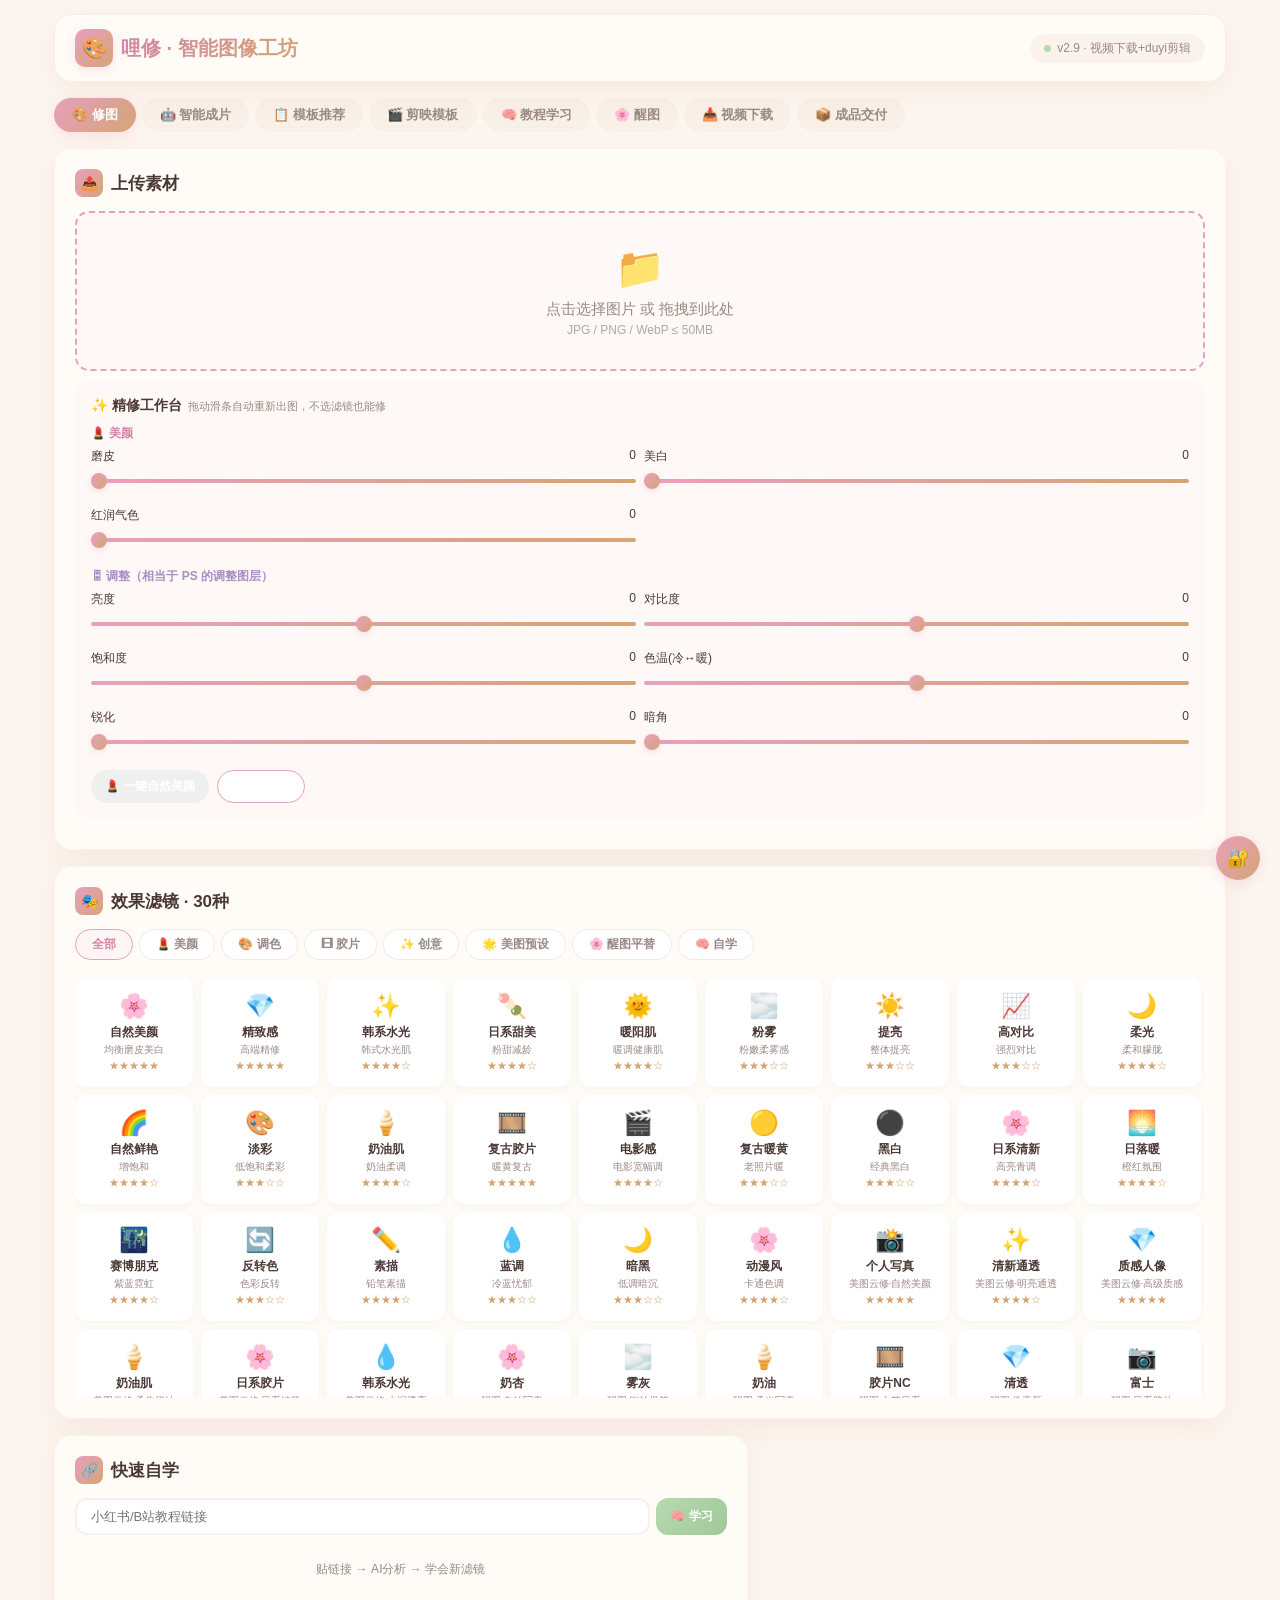
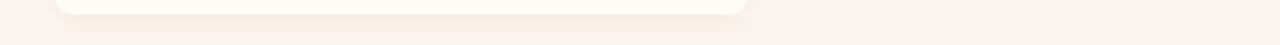
==== commit f7f2b466: "feat: 修图Tab改版-新增精修工作台(真实磨皮/美白/红润/锐化+亮度对比度饱和度色温暗角), 不选滤镜也能修, 滑条实时重出图; 废弃假美颜滑条" ====
--- a/index.html
+++ b/index.html
@@ -376,13 +376,36 @@
         <div class="hint">JPG / PNG / WebP  ≤ 50MB</div>
         <input type="file" id="fileInput" accept="image/jpeg,image/png,image/webp" style="display:none">
       </div>
-      <!-- 美图云修风格参数面板 -->
+      <!-- 精修工作台（PS级）: 不选滤镜也能修 -->
+      <div class="beauty-panel" id="retouchPanel">
+        <h4>✨ 精修工作台 <span style="font-size:11px;color:var(--text-muted);font-weight:400">拖动滑条自动重新出图，不选滤镜也能修</span></h4>
+        <div style="font-size:12px;font-weight:600;color:var(--rose-dark);margin:2px 0 6px">💄 美颜</div>
+        <div class="beauty-grid">
+          <div class="slider-group"><label>磨皮 <span id="pj_smooth_val">0</span></label><input type="range" id="pj_smooth" min="0" max="100" value="0" oninput="document.getElementById('pj_smooth_val').textContent=this.value;BE.touch()"></div>
+          <div class="slider-group"><label>美白 <span id="pj_whiten_val">0</span></label><input type="range" id="pj_whiten" min="0" max="100" value="0" oninput="document.getElementById('pj_whiten_val').textContent=this.value;BE.touch()"></div>
+          <div class="slider-group"><label>红润气色 <span id="pj_blush_val">0</span></label><input type="range" id="pj_blush" min="0" max="100" value="0" oninput="document.getElementById('pj_blush_val').textContent=this.value;BE.touch()"></div>
+        </div>
+        <div style="font-size:12px;font-weight:600;color:var(--lavender-dark);margin:10px 0 6px">🎛 调整（相当于 PS 的调整图层）</div>
+        <div class="beauty-grid">
+          <div class="slider-group"><label>亮度 <span id="pj_bright_val">0</span></label><input type="range" id="pj_bright" min="-50" max="50" value="0" oninput="document.getElementById('pj_bright_val').textContent=this.value;BE.touch()"></div>
+          <div class="slider-group"><label>对比度 <span id="pj_contrast_val">0</span></label><input type="range" id="pj_contrast" min="-50" max="50" value="0" oninput="document.getElementById('pj_contrast_val').textContent=this.value;BE.touch()"></div>
+          <div class="slider-group"><label>饱和度 <span id="pj_satur_val">0</span></label><input type="range" id="pj_satur" min="-50" max="50" value="0" oninput="document.getElementById('pj_satur_val').textContent=this.value;BE.touch()"></div>
+          <div class="slider-group"><label>色温(冷↔暖) <span id="pj_temp_val">0</span></label><input type="range" id="pj_temp" min="-50" max="50" value="0" oninput="document.getElementById('pj_temp_val').textContent=this.value;BE.touch()"></div>
+          <div class="slider-group"><label>锐化 <span id="pj_sharp_val">0</span></label><input type="range" id="pj_sharp" min="0" max="100" value="0" oninput="document.getElementById('pj_sharp_val').textContent=this.value;BE.touch()"></div>
+          <div class="slider-group"><label>暗角 <span id="pj_vig_val">0</span></label><input type="range" id="pj_vig" min="0" max="100" value="0" oninput="document.getElementById('pj_vig_val').textContent=this.value;BE.touch()"></div>
+        </div>
+        <div style="display:flex;gap:8px;margin-top:10px;flex-wrap:wrap">
+          <button class="act-btn" onclick="BE.natural()" style="padding:7px 14px;font-size:12px">💄 一键自然美颜</button>
+          <button class="act-btn ghost" onclick="BE.reset()" style="padding:7px 14px;font-size:12px;background:#fff;border:1.5px solid var(--rose)">↺ 全部重置</button>
+        </div>
+      </div>
+      <!-- 滤镜微调（原面板收窄为只管滤镜强度） -->
       <div class="beauty-panel" id="beautyPanel" style="display:none">
-        <h4>💄 美图云修 · 精细调节</h4>
+        <h4>🎛 滤镜强度微调</h4>
         <div class="beauty-grid">
-          <div class="slider-group"><label>磨皮 <span id="bs_val">30</span></label><input type="range" id="bs" min="0" max="100" value="30" oninput="document.getElementById('bs_val').textContent=this.value"></div>
-          <div class="slider-group"><label>瘦脸 <span id="sf_val">10</span></label><input type="range" id="sf" min="0" max="100" value="10" oninput="document.getElementById('sf_val').textContent=this.value"></div>
-          <div class="slider-group"><label>滤镜强度 <span id="fs_val">50</span></label><input type="range" id="fs" min="0" max="100" value="50" oninput="document.getElementById('fs_val').textContent=this.value"></div>
+          <div class="slider-group" style="display:none"><label>磨皮 <span id="bs_val">30</span></label><input type="range" id="bs" min="0" max="100" value="30" oninput="document.getElementById('bs_val').textContent=this.value"></div>
+          <div class="slider-group" style="display:none"><label>瘦脸 <span id="sf_val">10</span></label><input type="range" id="sf" min="0" max="100" value="10" oninput="document.getElementById('sf_val').textContent=this.value"></div>
+          <div class="slider-group"><label>滤镜强度 <span id="fs_val">50</span></label><input type="range" id="fs" min="0" max="100" value="50" oninput="document.getElementById('fs_val').textContent=this.value;BE.touch()"></div>
           <div class="slider-group" style="display:flex;align-items:center;gap:8px">
             <label style="margin:0;display:flex;align-items:center;gap:4px"><input type="checkbox" id="eyeB"> 亮眼</label>
             <label style="margin:0;display:flex;align-items:center;gap:4px"><input type="checkbox" id="useMeitu" checked> 美图API</label>
@@ -2348,9 +2371,71 @@
         var idt=x.getImageData(0,0,c.width,c.height);
         idt.data.set(FE.apply(idt.data,id));
         x.putImageData(idt,0,0);
+        BE.apply(x,c,BE.read()); // 精修工作台: 美颜+调整(不选滤镜也生效)
         r(c.toDataURL('image/jpeg',0.92));
       };img.src=url;
     });
+  }
+};
+// ========== 精修引擎 BE（美颜+调整 · 真实像素处理） ==========
+function _blurData(c,x,r){
+  var t=document.createElement('canvas');t.width=c.width;t.height=c.height;
+  var tx=t.getContext('2d');
+  try{tx.filter='blur('+r+'px)';}catch(e){}
+  tx.drawImage(c,0,0);
+  return tx.getImageData(0,0,c.width,c.height).data;
+}
+var BE={
+  read:function(){
+    function v(id){var e=document.getElementById(id);return e?(parseInt(e.value)||0):0;}
+    return {smooth:v('pj_smooth'),whiten:v('pj_whiten'),blush:v('pj_blush'),bright:v('pj_bright'),contrast:v('pj_contrast'),satur:v('pj_satur'),temp:v('pj_temp'),sharp:v('pj_sharp'),vig:v('pj_vig')};
+  },
+  active:function(){var p=BE.read();for(var k in p){if(p[k])return true;}return false;},
+  touch:function(){clearTimeout(BE._t);BE._t=setTimeout(function(){procNow();},350);},
+  natural:function(){
+    var set={pj_smooth:45,pj_whiten:25,pj_blush:15,pj_bright:0,pj_contrast:0,pj_satur:0,pj_temp:0,pj_sharp:20,pj_vig:0};
+    for(var id in set){var e=document.getElementById(id);if(e){e.value=set[id];var lv=document.getElementById(id+'_val');if(lv)lv.textContent=set[id];}}
+    studioAddBubble('ai','💄 已按「自然美颜」配好：磨皮45·美白25·红润15·锐化20。想更白/更磨就继续拖滑条~');
+    procNow();
+  },
+  reset:function(){
+    ['pj_smooth','pj_whiten','pj_blush','pj_bright','pj_contrast','pj_satur','pj_temp','pj_sharp','pj_vig'].forEach(function(id){
+      var e=document.getElementById(id);if(e){e.value=0;var lv=document.getElementById(id+'_val');if(lv)lv.textContent='0';}
+    });
+    var fs=document.getElementById('fs');if(fs){fs.value=50;var fv=document.getElementById('fs_val');if(fv)fv.textContent='50';}
+    procNow();
+  },
+  apply:function(x,c,P){
+    var w=c.width,h=c.height;
+    var img=x.getImageData(0,0,w,h),d=img.data,l=d.length,i,r,g,b;
+    var B1=(P.smooth>0)?_blurData(c,x,Math.max(1,Math.round(P.smooth/14))):null;
+    var B2=(P.sharp>0)?_blurData(c,x,2):null;
+    var sAmt=P.smooth/100,wAmt=P.whiten/100,bAmt=P.blush/100;
+    var brF=1+P.bright/100,ctF=1+P.contrast/100,saF=1+P.satur/100;
+    var tR=P.temp*0.5,tB=-P.temp*0.5;
+    var shAmt=P.sharp/100*1.1;
+    for(i=0;i<l;i+=4){
+      r=d[i];g=d[i+1];b=d[i+2];
+      if(B1){ // 磨皮: 低细节区(皮肤)向模糊靠拢, 边缘保留
+        var df=Math.abs(r-B1[i])+Math.abs(g-B1[i+1])+Math.abs(b-B1[i+2]);
+        if(df<70){var k=sAmt*(1-df/70);r+=(B1[i]-r)*k;g+=(B1[i+1]-g)*k;b+=(B1[i+2]-b)*k;}
+      }
+      if(B2){ r+=(r-B2[i])*shAmt;g+=(g-B2[i+1])*shAmt;b+=(b-B2[i+2])*shAmt; } // 锐化=反锐化掩模
+      var skin=(r>95&&g>40&&b>20&&(r-g)>15&&(r-b)>15);
+      if(skin&&wAmt>0){ r+=(255-r)*wAmt*0.30;g+=(255-g)*wAmt*0.26;b+=(255-b)*wAmt*0.22; } // 美白只作用肤色
+      if(skin&&bAmt>0){ r+=bAmt*14;g-=bAmt*4; } // 红润气色
+      if(P.temp){ r+=tR;b+=tB; }
+      if(P.satur){ var lv=0.299*r+0.587*g+0.114*b;r=lv+(r-lv)*saF;g=lv+(g-lv)*saF;b=lv+(b-lv)*saF; }
+      if(P.contrast){ r=(r-128)*ctF+128;g=(g-128)*ctF+128;b=(b-128)*ctF+128; }
+      if(P.bright){ r*=brF;g*=brF;b*=brF; }
+      d[i]=r<0?0:(r>255?255:r);d[i+1]=g<0?0:(g>255?255:g);d[i+2]=b<0?0:(b>255?255:b);
+    }
+    x.putImageData(img,0,0);
+    if(P.vig>0){ // 暗角
+      var gr=x.createRadialGradient(w/2,h/2,Math.min(w,h)*0.45,w/2,h/2,Math.max(w,h)*0.75);
+      gr.addColorStop(0,'rgba(0,0,0,0)');gr.addColorStop(1,'rgba(0,0,0,'+(P.vig/100*0.55)+')');
+      x.fillStyle=gr;x.fillRect(0,0,w,h);
+    }
   }
 };
 var M=Math.min;
@@ -2359,7 +2444,8 @@
 
 // ========== 处理引擎 ==========
 function startProc(){
-  if(S.processing||!S.fileUrl||!S.selFilter)return;
+  if(S.processing||!S.fileUrl)return;
+  if(!S.selFilter&&!BE.active()){toast('选一个滤镜，或直接拖下面「精修工作台」的滑条','warn');return;}
   S.processing=true;
   var ps=document.getElementById('progressSection');
   ps.style.display='block';
@@ -2386,7 +2472,7 @@
       document.getElementById('shBtn').disabled=false;
       document.getElementById('rtBtn').disabled=false;
       S.processing=false;
-      S.history.unshift({filter:f?f.name:'未知',icon:f?f.icon:'🎨',time:new Date().toLocaleString(),url:S.processedUrl,filterId:S.selFilter});
+      S.history.unshift({filter:f?f.name:'精修',icon:f?f.icon:'✨',time:new Date().toLocaleString(),url:S.processedUrl,filterId:S.selFilter||'retouch'});
       saveHistory();
       renderHistory();
       toast('处理完成！','ok');
@@ -2394,6 +2480,21 @@
   });
 }
 
+// 滑条调整专用: 跳过进度动画直接快速重出图(防抖由 BE.touch 控制)
+function procNow(){
+  if(S.processing||!S.fileUrl)return;
+  if(!S.selFilter&&!BE.active())return;
+  S.processing=true;
+  FE.process(S.fileUrl,S.selFilter).then(function(r){
+    S.processedUrl=r;
+    var ai=document.getElementById('afterImg');
+    if(ai)ai.innerHTML='<img src="'+r+'">';
+    var cs=document.getElementById('compareSection');
+    if(cs)cs.style.display='block';
+    ['dlBtn','shBtn','rtBtn'].forEach(function(id){var b=document.getElementById(id);if(b)b.disabled=false;});
+    S.processing=false;
+  });
+}
 function runSteps(steps,i,done){
   if(i>=steps.length){done();return;}
   var s=steps[i];
@@ -2414,7 +2515,7 @@
 function dlResult(){
   if(!S.processedUrl){toast('还没有结果','err');return;}
   var a=document.createElement('a');
-  a.download='哩修_'+S.selFilter+'_'+Date.now()+'.jpg';
+  a.download='哩修_'+(S.selFilter||'精修')+'_'+Date.now()+'.jpg';
   a.href=S.processedUrl;a.click();
   toast('下载成功！','ok');
 }
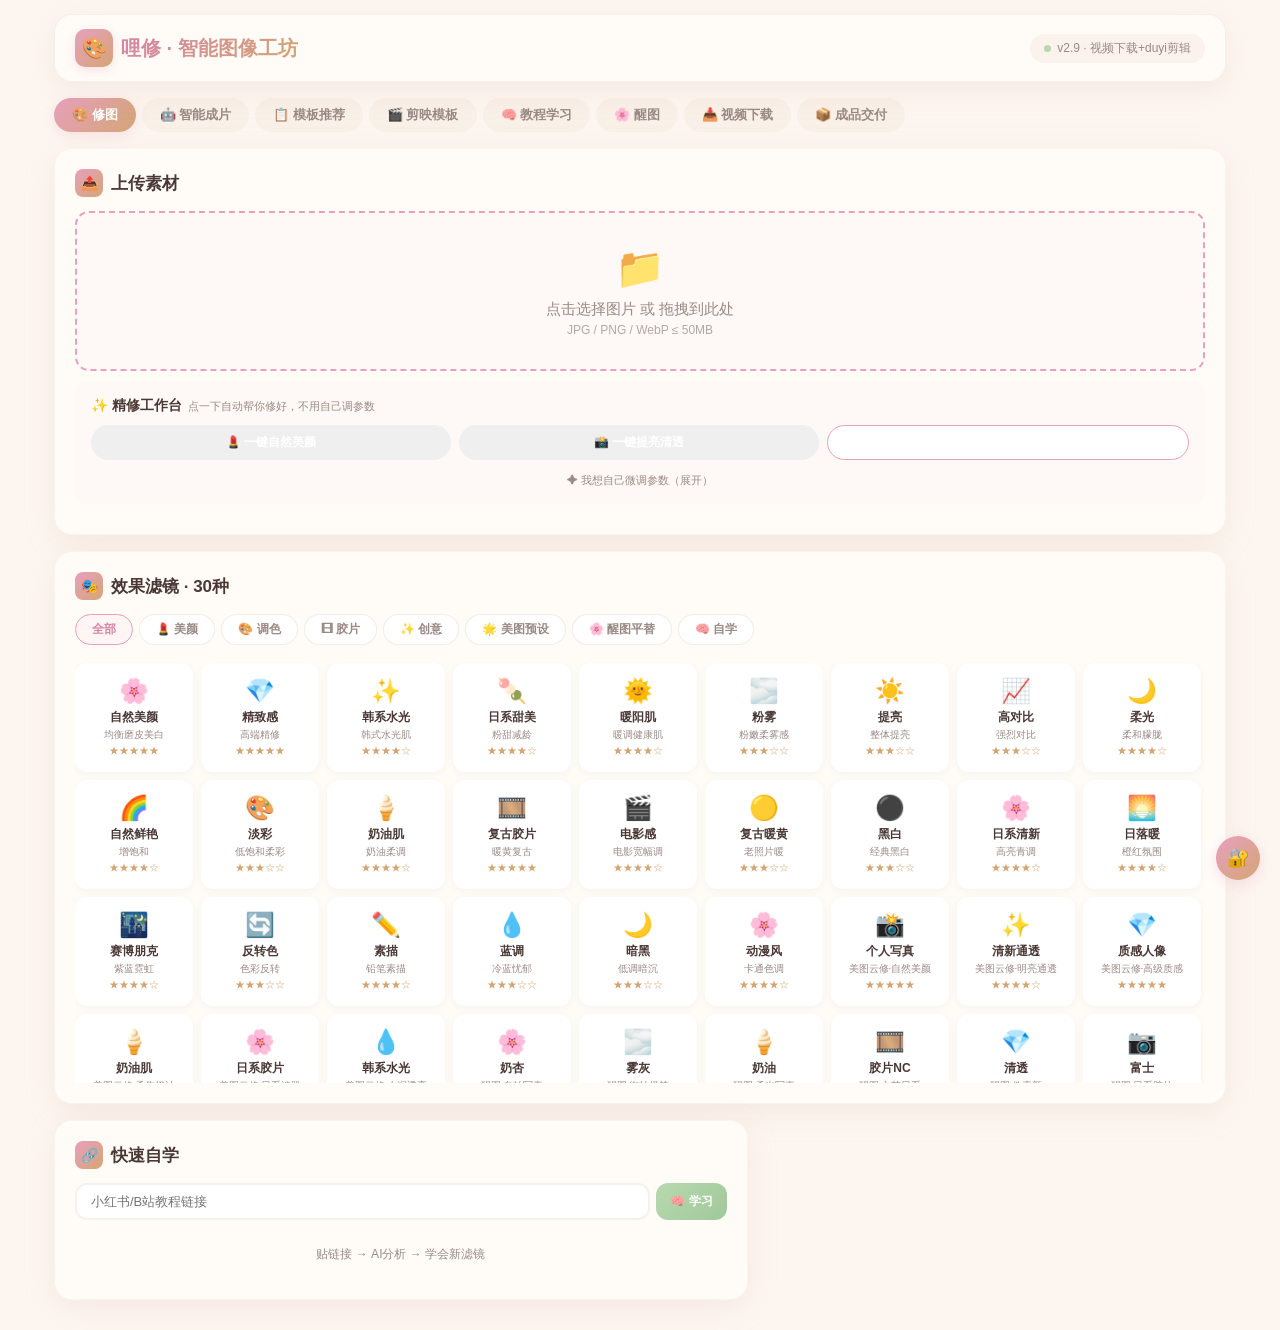
==== commit c4d02394: "精简修图/醒图参数面板: 9滑条收进折叠区默认隐藏, 只留一键自然美颜/一键提亮清透/全部重置; 清掉PS调整图层/美图API等黑话" ====
--- a/index.html
+++ b/index.html
@@ -376,37 +376,43 @@
         <div class="hint">JPG / PNG / WebP  ≤ 50MB</div>
         <input type="file" id="fileInput" accept="image/jpeg,image/png,image/webp" style="display:none">
       </div>
-      <!-- 精修工作台（PS级）: 不选滤镜也能修 -->
+      <!-- 精修工作台（PS级）: 不选滤镜也能修 · 参数默认收起, 一键出图 -->
       <div class="beauty-panel" id="retouchPanel">
-        <h4>✨ 精修工作台 <span style="font-size:11px;color:var(--text-muted);font-weight:400">拖动滑条自动重新出图，不选滤镜也能修</span></h4>
-        <div style="font-size:12px;font-weight:600;color:var(--rose-dark);margin:2px 0 6px">💄 美颜</div>
-        <div class="beauty-grid">
-          <div class="slider-group"><label>磨皮 <span id="pj_smooth_val">0</span></label><input type="range" id="pj_smooth" min="0" max="100" value="0" oninput="document.getElementById('pj_smooth_val').textContent=this.value;BE.touch()"></div>
-          <div class="slider-group"><label>美白 <span id="pj_whiten_val">0</span></label><input type="range" id="pj_whiten" min="0" max="100" value="0" oninput="document.getElementById('pj_whiten_val').textContent=this.value;BE.touch()"></div>
-          <div class="slider-group"><label>红润气色 <span id="pj_blush_val">0</span></label><input type="range" id="pj_blush" min="0" max="100" value="0" oninput="document.getElementById('pj_blush_val').textContent=this.value;BE.touch()"></div>
+        <h4>✨ 精修工作台 <span style="font-size:11px;color:var(--text-muted);font-weight:400">点一下自动帮你修好，不用自己调参数</span></h4>
+        <div style="display:flex;gap:8px;flex-wrap:wrap">
+          <button class="act-btn" onclick="BE.natural()" style="flex:1;padding:8px 14px;font-size:12px">💄 一键自然美颜</button>
+          <button class="act-btn" onclick="BE.enhance()" style="flex:1;padding:8px 14px;font-size:12px">📸 一键提亮清透</button>
+          <button class="act-btn ghost" onclick="BE.reset()" style="flex:1;padding:8px 14px;font-size:12px;background:#fff;border:1.5px solid var(--rose)">↺ 全部重置</button>
         </div>
-        <div style="font-size:12px;font-weight:600;color:var(--lavender-dark);margin:10px 0 6px">🎛 调整（相当于 PS 的调整图层）</div>
-        <div class="beauty-grid">
-          <div class="slider-group"><label>亮度 <span id="pj_bright_val">0</span></label><input type="range" id="pj_bright" min="-50" max="50" value="0" oninput="document.getElementById('pj_bright_val').textContent=this.value;BE.touch()"></div>
-          <div class="slider-group"><label>对比度 <span id="pj_contrast_val">0</span></label><input type="range" id="pj_contrast" min="-50" max="50" value="0" oninput="document.getElementById('pj_contrast_val').textContent=this.value;BE.touch()"></div>
-          <div class="slider-group"><label>饱和度 <span id="pj_satur_val">0</span></label><input type="range" id="pj_satur" min="-50" max="50" value="0" oninput="document.getElementById('pj_satur_val').textContent=this.value;BE.touch()"></div>
-          <div class="slider-group"><label>色温(冷↔暖) <span id="pj_temp_val">0</span></label><input type="range" id="pj_temp" min="-50" max="50" value="0" oninput="document.getElementById('pj_temp_val').textContent=this.value;BE.touch()"></div>
-          <div class="slider-group"><label>锐化 <span id="pj_sharp_val">0</span></label><input type="range" id="pj_sharp" min="0" max="100" value="0" oninput="document.getElementById('pj_sharp_val').textContent=this.value;BE.touch()"></div>
-          <div class="slider-group"><label>暗角 <span id="pj_vig_val">0</span></label><input type="range" id="pj_vig" min="0" max="100" value="0" oninput="document.getElementById('pj_vig_val').textContent=this.value;BE.touch()"></div>
+        <div style="text-align:center;margin-top:10px">
+          <a href="javascript:void(0)" onclick="toggleFine('pj')" id="pjFineToggle" style="font-size:11px;color:var(--text-muted);text-decoration:none">✦ 我想自己微调参数（展开）</a>
         </div>
-        <div style="display:flex;gap:8px;margin-top:10px;flex-wrap:wrap">
-          <button class="act-btn" onclick="BE.natural()" style="padding:7px 14px;font-size:12px">💄 一键自然美颜</button>
-          <button class="act-btn ghost" onclick="BE.reset()" style="padding:7px 14px;font-size:12px;background:#fff;border:1.5px solid var(--rose)">↺ 全部重置</button>
+        <div id="pjFine" style="display:none">
+          <div style="font-size:12px;font-weight:600;color:var(--rose-dark);margin:2px 0 6px">💄 美颜</div>
+          <div class="beauty-grid">
+            <div class="slider-group"><label>磨皮 <span id="pj_smooth_val">0</span></label><input type="range" id="pj_smooth" min="0" max="100" value="0" oninput="document.getElementById('pj_smooth_val').textContent=this.value;BE.touch()"></div>
+            <div class="slider-group"><label>美白 <span id="pj_whiten_val">0</span></label><input type="range" id="pj_whiten" min="0" max="100" value="0" oninput="document.getElementById('pj_whiten_val').textContent=this.value;BE.touch()"></div>
+            <div class="slider-group"><label>红润气色 <span id="pj_blush_val">0</span></label><input type="range" id="pj_blush" min="0" max="100" value="0" oninput="document.getElementById('pj_blush_val').textContent=this.value;BE.touch()"></div>
+          </div>
+          <div style="font-size:12px;font-weight:600;color:var(--lavender-dark);margin:10px 0 6px">🎛 光影色彩调整</div>
+          <div class="beauty-grid">
+            <div class="slider-group"><label>亮度 <span id="pj_bright_val">0</span></label><input type="range" id="pj_bright" min="-50" max="50" value="0" oninput="document.getElementById('pj_bright_val').textContent=this.value;BE.touch()"></div>
+            <div class="slider-group"><label>对比度 <span id="pj_contrast_val">0</span></label><input type="range" id="pj_contrast" min="-50" max="50" value="0" oninput="document.getElementById('pj_contrast_val').textContent=this.value;BE.touch()"></div>
+            <div class="slider-group"><label>饱和度 <span id="pj_satur_val">0</span></label><input type="range" id="pj_satur" min="-50" max="50" value="0" oninput="document.getElementById('pj_satur_val').textContent=this.value;BE.touch()"></div>
+            <div class="slider-group"><label>色温(冷↔暖) <span id="pj_temp_val">0</span></label><input type="range" id="pj_temp" min="-50" max="50" value="0" oninput="document.getElementById('pj_temp_val').textContent=this.value;BE.touch()"></div>
+            <div class="slider-group"><label>锐化 <span id="pj_sharp_val">0</span></label><input type="range" id="pj_sharp" min="0" max="100" value="0" oninput="document.getElementById('pj_sharp_val').textContent=this.value;BE.touch()"></div>
+            <div class="slider-group"><label>暗角 <span id="pj_vig_val">0</span></label><input type="range" id="pj_vig" min="0" max="100" value="0" oninput="document.getElementById('pj_vig_val').textContent=this.value;BE.touch()"></div>
+          </div>
         </div>
       </div>
       <!-- 滤镜微调（原面板收窄为只管滤镜强度） -->
       <div class="beauty-panel" id="beautyPanel" style="display:none">
-        <h4>🎛 滤镜强度微调</h4>
+        <h4>🎛 滤镜浓度</h4>
         <div class="beauty-grid">
           <div class="slider-group" style="display:none"><label>磨皮 <span id="bs_val">30</span></label><input type="range" id="bs" min="0" max="100" value="30" oninput="document.getElementById('bs_val').textContent=this.value"></div>
           <div class="slider-group" style="display:none"><label>瘦脸 <span id="sf_val">10</span></label><input type="range" id="sf" min="0" max="100" value="10" oninput="document.getElementById('sf_val').textContent=this.value"></div>
-          <div class="slider-group"><label>滤镜强度 <span id="fs_val">50</span></label><input type="range" id="fs" min="0" max="100" value="50" oninput="document.getElementById('fs_val').textContent=this.value;BE.touch()"></div>
-          <div class="slider-group" style="display:flex;align-items:center;gap:8px">
+          <div class="slider-group"><label>滤镜浓度 <span id="fs_val">50</span></label><input type="range" id="fs" min="0" max="100" value="50" oninput="document.getElementById('fs_val').textContent=this.value;BE.touch()"></div>
+          <div class="slider-group" style="display:none;align-items:center;gap:8px">
             <label style="margin:0;display:flex;align-items:center;gap:4px"><input type="checkbox" id="eyeB"> 亮眼</label>
             <label style="margin:0;display:flex;align-items:center;gap:4px"><input type="checkbox" id="useMeitu" checked> 美图API</label>
           </div>
@@ -743,9 +749,43 @@
   <!-- ===== Tab: 醒图专区分割 ===== -->
   <div class="tab-content" id="tab-xingtu">
     <div class="card">
-      <div class="card-title"><span class="ic">🌸</span>醒图风格映射</div>
-      <p style="font-size:12px;color:var(--text-muted);margin-bottom:10px;">醒图教程→数值学习→三优先级平替执行（美图preset → LUT → OpenCV）</p>
-      <div id="xingtuMapContainer"></div>
+      <div class="card-title"><span class="ic">🌸</span>醒图工作台</div>
+      <p style="font-size:12px;color:var(--text-muted);margin-bottom:10px;">传一张图，套风格、修美颜、调光影，随手P出想要的效果，改好直接保存</p>
+      <input type="file" id="xjFileInput" accept="image/*" style="display:none" onchange="xjPick(event)">
+      <div id="xjUploadArea" onclick="document.getElementById('xjFileInput').click()" style="border:2px dashed rgba(232,160,191,0.5);border-radius:14px;padding:28px 16px;text-align:center;cursor:pointer;background:rgba(232,160,191,0.04)">
+        <div style="font-size:30px">🖼️</div>
+        <div style="font-size:13px;font-weight:600;margin-top:6px">点这里选一张图片</div>
+        <div style="font-size:11px;color:var(--text-muted);margin-top:4px">支持 JPG / PNG，选完马上就能修</div>
+      </div>
+      <div id="xjEditArea" style="display:none">
+        <div style="border-radius:14px;overflow:hidden;background:#faf7f6;text-align:center;margin-bottom:12px">
+          <canvas id="xjCanvas" style="max-width:100%;max-height:420px"></canvas>
+        </div>
+        <div style="display:flex;gap:8px;margin-bottom:14px;flex-wrap:wrap">
+          <button class="act-btn" onclick="xjNatural()" style="flex:1">💄 一键自然美颜</button>
+          <button class="act-btn" onclick="xjEnhance()" style="flex:1">📸 一键提亮清透</button>
+          <button class="act-btn" onclick="xjReset()" style="flex:1;background:#fff;color:var(--text-main)">↺ 全部重置</button>
+        </div>
+        <div style="font-size:12px;font-weight:600;color:var(--rose-dark);margin-bottom:6px">✨ 一键套风格</div>
+        <div id="xjPresetGrid"></div>
+        <button class="act-btn" onclick="xjSave()" style="width:100%;margin-top:14px">💾 保存这张图</button>
+        <div style="text-align:center;margin-top:10px">
+          <a href="javascript:void(0)" onclick="toggleFine('xj')" id="xjFineToggle" style="font-size:11px;color:var(--text-muted);text-decoration:none">✦ 我想自己微调参数（展开）</a>
+        </div>
+        <div id="xjFine" style="display:none">
+          <div style="font-size:12px;font-weight:600;color:var(--rose-dark);margin:12px 0 6px">💆 美颜</div>
+          <div class="slider-group"><label>磨皮 <span id="xj_smooth_val">0</span></label><input type="range" id="xj_smooth" min="0" max="100" value="0" oninput="document.getElementById('xj_smooth_val').textContent=this.value;XJ.touch()"></div>
+          <div class="slider-group"><label>美白 <span id="xj_whiten_val">0</span></label><input type="range" id="xj_whiten" min="0" max="100" value="0" oninput="document.getElementById('xj_whiten_val').textContent=this.value;XJ.touch()"></div>
+          <div class="slider-group"><label>红润气色 <span id="xj_blush_val">0</span></label><input type="range" id="xj_blush" min="0" max="100" value="0" oninput="document.getElementById('xj_blush_val').textContent=this.value;XJ.touch()"></div>
+          <div style="font-size:12px;font-weight:600;color:var(--rose-dark);margin:14px 0 6px">🎨 调整光影色彩</div>
+          <div class="slider-group"><label>亮度 <span id="xj_bright_val">0</span></label><input type="range" id="xj_bright" min="-50" max="50" value="0" oninput="document.getElementById('xj_bright_val').textContent=this.value;XJ.touch()"></div>
+          <div class="slider-group"><label>对比度 <span id="xj_contrast_val">0</span></label><input type="range" id="xj_contrast" min="-50" max="50" value="0" oninput="document.getElementById('xj_contrast_val').textContent=this.value;XJ.touch()"></div>
+          <div class="slider-group"><label>饱和度 <span id="xj_satur_val">0</span></label><input type="range" id="xj_satur" min="-50" max="50" value="0" oninput="document.getElementById('xj_satur_val').textContent=this.value;XJ.touch()"></div>
+          <div class="slider-group"><label>色温(冷↔暖) <span id="xj_temp_val">0</span></label><input type="range" id="xj_temp" min="-50" max="50" value="0" oninput="document.getElementById('xj_temp_val').textContent=this.value;XJ.touch()"></div>
+          <div class="slider-group"><label>清晰度 <span id="xj_sharp_val">0</span></label><input type="range" id="xj_sharp" min="0" max="100" value="0" oninput="document.getElementById('xj_sharp_val').textContent=this.value;XJ.touch()"></div>
+          <div class="slider-group"><label>暗角氛围 <span id="xj_vig_val">0</span></label><input type="range" id="xj_vig" min="0" max="100" value="0" oninput="document.getElementById('xj_vig_val').textContent=this.value;XJ.touch()"></div>
+        </div>
+      </div>
     </div>
   </div>
 
@@ -982,17 +1022,17 @@
   if(el)el.classList.add('active');
   var f=filters.find(function(x){return x.id===id;});
   
-  // 美图预设 → 显示调节面板
+  // 美图预设 → 显示浓度调节
   if(f&&f.meituPreset){
     document.getElementById('beautyPanel').style.display='block';
-    studioAddBubble('ai','🌟 已选「'+f.name+'」美图云修预设！可以拖动滑条进一步微调~');
+    studioAddBubble('ai','🌟 已选「'+f.name+'」预设！觉得太浓或太淡，调一下「滤镜浓度」就行~');
   } else if(f&&f.xingtu){
-    document.getElementById('beautyPanel').style.display='block';
-    // Apply xingtu shifts
-    var s=f.xingtu.shifts||{};
-    if(s.brightness) document.getElementById('bs').value=Math.abs(s.brightness)*5;
-    if(s.contrast){var coEl=document.getElementById('co')||document.getElementById('fs'); if(coEl) coEl.value=Math.abs(s.contrast)*5;}
-    studioAddBubble('ai','🌸 已选醒图平替「'+f.name+'」！三优先级: LUT → OpenCV → PIL');
+    document.getElementById('retouchPanel').style.display='block';
+    // 醒图平替 → 直接写入精修台参数，真实像素生效
+    var en=(f.id||'').replace('xingtu_','');
+    var xn=Object.keys(XINGTU_MAP).find(function(k){return XINGTU_MAP[k].en===en;});
+    if(xn){ xjApplyLook('pj_',XINGTU_MAP[xn].look); studioAddBubble('ai','🌸 已套用「'+f.name+'」醒图风格，直接出图看效果~'); }
+    else { studioAddBubble('ai','🌸 已选「'+f.name+'」醒图风格~'); }
   } else if(f&&f.learned){
     document.getElementById('beautyPanel').style.display='block';
     var sl=f.learned.shifts||{};
@@ -2021,123 +2061,136 @@
   loadSkillLibrary();
 }
 
-// ========== 醒图风格系统 v1.1 ==========
-
-// 醒图滤镜映射表（内置 10 种）
+// ========== 醒图工作台（真修图：套风格+美颜+光影调整） ==========
+
+// 醒图风格映射表（内置 10 种）· look=套用滑条数值
 var XINGTU_MAP = {
-  "奶杏": {en:"milk_apricot", meitu_preset:"milk_apricot", shifts:{brightness:10,contrast:-3,saturation:-5,temperature:5}, scenario:"自拍/写真"},
-  "雾灰": {en:"fog_gray", meitu_preset:"fog_gray", shifts:{brightness:8,contrast:-5,saturation:-20,temperature:-5}, scenario:"街拍/极简"},
-  "奶油": {en:"cream", meitu_preset:"cream", shifts:{brightness:15,contrast:-8,saturation:-5,blur:3}, scenario:"柔光写真"},
-  "胶片NC": {en:"film_nc", meitu_preset:null, shifts:{brightness:-5,contrast:20,saturation:-15,temperature:10}, scenario:"文艺/日系"},
-  "清透": {en:"clear", meitu_preset:"clear", shifts:{brightness:10,contrast:-3,saturation:8,temperature:-3}, scenario:"伪素颜"},
-  "富士": {en:"fuji", meitu_preset:null, shifts:{brightness:5,contrast:10,saturation:5,temperature:5}, scenario:"日系胶片"},
-  "韩系": {en:"korean", meitu_preset:"korean", shifts:{brightness:15,contrast:-5,saturation:8,temperature:-5}, scenario:"水光肌"},
-  "桃花": {en:"peach", meitu_preset:"peach", shifts:{brightness:12,contrast:-3,saturation:12,temperature:10}, scenario:"约会自拍"},
-  "哑光": {en:"matte", meitu_preset:"matte", shifts:{brightness:-3,contrast:15,saturation:-8}, scenario:"高级雾面"},
-  "原相机": {en:"original", meitu_preset:null, shifts:{brightness:3,contrast:3,saturation:3}, scenario:"轻度优化"}
+  "奶杏": {en:"milk_apricot",scenario:"自拍/写真", look:{smooth:30,whiten:20,blush:10,bright:10,contrast:-3,satur:-5,temp:5,sharp:0,vig:0}},
+  "雾灰": {en:"fog_gray",scenario:"街拍/极简", look:{smooth:0,whiten:0,blush:0,bright:8,contrast:-5,satur:-20,temp:-5,sharp:10,vig:10}},
+  "奶油": {en:"cream",scenario:"柔光写真", look:{smooth:40,whiten:15,blush:5,bright:15,contrast:-8,satur:-5,temp:0,sharp:0,vig:0}},
+  "胶片NC": {en:"film_nc",scenario:"文艺/日系", look:{smooth:0,whiten:0,blush:0,bright:-5,contrast:20,satur:-15,temp:10,sharp:15,vig:20}},
+  "清透": {en:"clear",scenario:"伪素颜", look:{smooth:25,whiten:25,blush:5,bright:10,contrast:-3,satur:8,temp:-3,sharp:15,vig:0}},
+  "富士": {en:"fuji",scenario:"日系胶片", look:{smooth:0,whiten:0,blush:0,bright:5,contrast:10,satur:5,temp:5,sharp:10,vig:10}},
+  "韩系": {en:"korean",scenario:"水光肌", look:{smooth:35,whiten:30,blush:5,bright:15,contrast:-5,satur:8,temp:-5,sharp:15,vig:0}},
+  "桃花": {en:"peach",scenario:"约会自拍", look:{smooth:30,whiten:15,blush:25,bright:12,contrast:-3,satur:12,temp:10,sharp:10,vig:0}},
+  "哑光": {en:"matte",scenario:"高级雾面", look:{smooth:10,whiten:0,blush:0,bright:-3,contrast:15,satur:-8,temp:0,sharp:5,vig:15}},
+  "原相机": {en:"original",scenario:"轻度优化", look:{smooth:10,whiten:5,blush:0,bright:3,contrast:3,satur:3,temp:0,sharp:10,vig:0}}
 };
 
+// 把风格数值写入指定前缀的滑条组(xj_=醒图工作台, pj=修图精修台)
+function xjApplyLook(prefix,look){
+  ['smooth','whiten','blush','bright','contrast','satur','temp','sharp','vig'].forEach(function(k){
+    var e=document.getElementById(prefix+k);if(e)e.value=look[k]||0;
+    var lv=document.getElementById(prefix+k+'_val');if(lv)lv.textContent=look[k]||0;
+  });
+}
+
+var XS = { fileUrl: null, img: null, busy: false };
+
 function renderXingtuMap(){
-  var c=document.getElementById('xingtuMapContainer');
+  var c=document.getElementById('xjPresetGrid');
   if(!c) return;
-  var html='<div style="display:grid;grid-template-columns:repeat(auto-fill,minmax(150px,1fr));gap:8px">';
+  var html='<div style="display:grid;grid-template-columns:repeat(auto-fill,minmax(88px,1fr));gap:8px">';
   Object.keys(XINGTU_MAP).forEach(function(name){
     var m=XINGTU_MAP[name];
-    html+='<div onclick="selectXingtuFilter(\''+name+'\')" style="padding:10px;background:rgba(232,160,191,0.06);border-radius:12px;cursor:pointer;text-align:center;transition:all .2s" ';
-    html+='onmouseover="this.style.background=\'rgba(232,160,191,0.15)\'" onmouseout="this.style.background=\'rgba(232,160,191,0.06)\'"';
-    html+='>';
-    html+='<div style="font-size:14px;font-weight:600;color:var(--rose-dark)">'+name+'</div>';
-    html+='<div style="font-size:10px;color:var(--text-muted);margin-top:4px">'+m.scenario+'</div>';
-    html+='<div style="font-size:10px;color:var(--gold);margin-top:2px">'+(m.meitu_preset?'美图◉':'LUT◉')+'</div>';
-    html+='</div>';
+    html+='<div onclick="xjPreset(\''+name+'\')" style="padding:10px 6px;background:rgba(232,160,191,0.06);border-radius:12px;cursor:pointer;text-align:center;transition:all .2s" ';
+    html+='onmouseover="this.style.background=\'rgba(232,160,191,0.18)\'" onmouseout="this.style.background=\'rgba(232,160,191,0.06)\'"';
+    html+='><div style="font-size:13px;font-weight:600;color:var(--rose-dark)">'+name+'</div>';
+    html+='<div style="font-size:10px;color:var(--text-muted);margin-top:3px">'+m.scenario+'</div></div>';
   });
   html+='</div>';
   c.innerHTML=html;
-  
-  // Populate datalist
-  var dl=document.getElementById('xingtuFilterList');
-  if(dl){
-    dl.innerHTML=Object.keys(XINGTU_MAP).map(function(n){return '<option value="'+n+'">';}).join('');
-  }
-}
-
-function selectXingtuFilter(name){
-  var inp=document.getElementById('xingtuFilterName');
-  if(inp) inp.value=name;
+}
+
+function xjPick(evt){
+  var f=evt.target.files&&evt.target.files[0];
+  if(!f) return;
+  var rd=new FileReader();
+  rd.onload=function(e){
+    XS.fileUrl=e.target.result;
+    var im=new Image();
+    im.onload=function(){
+      XS.img=im;
+      document.getElementById('xjUploadArea').style.display='none';
+      document.getElementById('xjEditArea').style.display='block';
+      xjRender();
+      toast('图片已就绪，点「一键自然美颜」或套个风格就开修！','ok');
+    };
+    im.src=XS.fileUrl;
+  };
+  rd.readAsDataURL(f);
+}
+
+// 读当前滑条值
+function xjRead(){
+  function v(id){var e=document.getElementById(id);return e?(parseInt(e.value)||0):0;}
+  return {smooth:v('xj_smooth'),whiten:v('xj_whiten'),blush:v('xj_blush'),bright:v('xj_bright'),contrast:v('xj_contrast'),satur:v('xj_satur'),temp:v('xj_temp'),sharp:v('xj_sharp'),vig:v('xj_vig')};
+}
+function xjActive(){var p=xjRead();for(var k in p){if(p[k])return true;}return false;}
+
+// 渲染: 原图 → BE精修引擎(美颜+调整)
+function xjRender(){
+  if(!XS.img) return;
+  var c=document.getElementById('xjCanvas');
+  c.width=XS.img.width;c.height=XS.img.height;
+  var x=c.getContext('2d');
+  x.drawImage(XS.img,0,0);
+  var P=xjRead();
+  if(P.smooth||P.whiten||P.blush||P.bright||P.contrast||P.satur||P.temp||P.sharp||P.vig){
+    BE.apply(x,c,P);
+  }
+}
+var XJ={
+  touch:function(){clearTimeout(XJ._t);XJ._t=setTimeout(xjRender,350);}
+};
+
+// 一键套风格: 把风格数值写进滑条再重出图
+function xjPreset(name){
   var m=XINGTU_MAP[name];
-  if(!m) return;
-  toast('已选醒图滤镜: '+name,'ok');
-}
-
-function executeXingtu(){
-  var filterName=document.getElementById('xingtuFilterName').value.trim();
-  var smooth=parseInt(document.getElementById('xingtuSmooth').value)||30;
-  var slimFace=parseInt(document.getElementById('xingtuSlimFace').value)||10;
-  
-  if(!filterName||!XINGTU_MAP[filterName]){
-    toast('请选择醒图滤镜','err');
-    return;
-  }
-  
-  // Simulate xingtu execution
-  var m=XINGTU_MAP[filterName];
-  var beautyParams = {
-    smooth: smooth,
-    slim_face: slimFace,
-    eye_bright: false,
-    filter: filterName,
-    filter_strength: 65,
-    src_app: 'xingtu'
-  };
-  
-  // Add map shifts
-  beautyParams.brightness = m.shifts.brightness||0;
-  beautyParams.contrast = m.shifts.contrast||0;
-  beautyParams.saturation = m.shifts.saturation||0;
-  beautyParams.temperature = m.shifts.temperature||0;
-  
-  var r=document.getElementById('xingtuResult');
-  r.style.display='block';
-  var out=document.getElementById('xingtuOutput');
-  out.innerHTML='<strong>🌸 醒图执行结果</strong><br><br>'+
-    '<strong>滤镜:</strong> '+filterName+' (src_app: xingtu)<br>'+
-    '<strong>磨皮:</strong> '+smooth+' | <strong>瘦脸:</strong> '+slimFace+'<br>'+
-    '<strong>亮度:</strong> '+beautyParams.brightness+' | <strong>对比度:</strong> '+beautyParams.contrast+'<br>'+
-    '<strong>饱和度:</strong> '+beautyParams.saturation+' | <strong>色温:</strong> '+beautyParams.temperature+'<br><br>'+
-    '<span style="font-size:11px;color:var(--text-muted)">执行优先级: '+(m.meitu_preset?'美图 preset':'OpenCV LUT')+' → PIL 色彩偏移平替</span><br>'+
-    '<span style="font-size:10px;color:var(--gold);font-style:italic">⚠ AI 辅助修图 · 参考醒图风格</span>';
-  
-  // Apply to main editing
-  if(S.file){
-    S.selFilter = 'xingtu_'+filterName;
-    document.getElementById('bs').value=smooth;
-    document.getElementById('sf').value=slimFace;
-    document.getElementById('fs').value=65;
-    document.getElementById('bs_val').textContent=smooth;
-    document.getElementById('sf_val').textContent=slimFace;
-    document.getElementById('fs_val').textContent=65;
-    document.getElementById('beautyPanel').style.display='block';
-  }
-  
-  toast('🌸 醒图风格「'+filterName+'」参数已加载','ok');
-}
-
-function loadLutStatus(){
-  var c=document.getElementById('lutStatus');
-  if(!c) return;
-  var count=Object.keys(XINGTU_MAP).length;
-  var html='<div style="display:grid;grid-template-columns:repeat(auto-fill,minmax(120px,1fr));gap:4px">';
-  Object.keys(XINGTU_MAP).forEach(function(name){
-    var m=XINGTU_MAP[name];
-    var status=m.meitu_preset?'美图 preset':'OpenCV LUT';
-    var color=m.meitu_preset?'var(--success)':'var(--info)';
-    html+='<div style="padding:6px;font-size:11px;background:rgba(200,160,140,0.04);border-radius:8px">';
-    html+='<span style="font-weight:600">'+name+'</span> <span style="color:'+color+'">●</span> '+status;
-    html+='</div>';
+  if(!m||!XS.img){toast(name?'先选一张图片':'','warn');if(!XS.img)document.getElementById('xjFileInput').click();return;}
+  var L=m.look;
+  ['smooth','whiten','blush','bright','contrast','satur','temp','sharp','vig'].forEach(function(k){
+    var e=document.getElementById('xj_'+k);if(e)e.value=L[k]||0;
+    var lv=document.getElementById('xj_'+k+'_val');if(lv)lv.textContent=L[k]||0;
   });
-  html+='</div>';
-  html+='<p style="font-size:10px;color:var(--text-muted);margin-top:6px">LUT文件已生成: '+count+'个 (D:\lixiu-backend\backend\routes\luts\*.npy)</p>';
-  c.innerHTML=html;
+  xjRender();
+  toast('🌸 已套用「'+name+'」，想再叠美颜就点「一键自然美颜」~','ok');
+}
+
+function xjNatural(){
+  if(!XS.img){document.getElementById('xjFileInput').click();return;}
+  var set={xj_smooth:45,xj_whiten:25,xj_blush:15,xj_bright:0,xj_contrast:0,xj_satur:0,xj_temp:0,xj_sharp:20,xj_vig:0};
+  for(var id in set){var e=document.getElementById(id);if(e){e.value=set[id];var lv=document.getElementById(id+'_val');if(lv)lv.textContent=set[id];}}
+  xjRender();
+  toast('💄 已按「自然美颜」帮你修好~','ok');
+}
+
+function xjEnhance(){
+  if(!XS.img){document.getElementById('xjFileInput').click();return;}
+  var set={xj_smooth:15,xj_whiten:0,xj_blush:0,xj_bright:10,xj_contrast:8,xj_satur:6,xj_temp:5,xj_sharp:25,xj_vig:15};
+  for(var id in set){var e=document.getElementById(id);if(e){e.value=set[id];var lv=document.getElementById(id+'_val');if(lv)lv.textContent=set[id];}}
+  xjRender();
+  toast('📸 已一键提亮清透：更亮更清晰，有氛围感~','ok');
+}
+
+function xjReset(){
+  ['xj_smooth','xj_whiten','xj_blush','xj_bright','xj_contrast','xj_satur','xj_temp','xj_sharp','xj_vig'].forEach(function(id){
+    var e=document.getElementById(id);if(e){e.value=0;var lv=document.getElementById(id+'_val');if(lv)lv.textContent='0';}
+  });
+  xjRender();
+  toast('已全部重置','ok');
+}
+
+function xjSave(){
+  if(!XS.img){toast('先选一张图片','warn');return;}
+  var c=document.getElementById('xjCanvas');
+  try{
+    var a=document.createElement('a');
+    a.href=c.toDataURL('image/jpeg',0.92);
+    a.download='lixiu_xingtu_'+Date.now()+'.jpg';
+    document.body.appendChild(a);a.click();document.body.removeChild(a);
+    toast('已保存到下载','ok');
+  }catch(e){toast('保存失败，长按图片另存','err');}
 }
 
 // Also update distill to tag skills with src_app
@@ -2393,9 +2446,16 @@
   active:function(){var p=BE.read();for(var k in p){if(p[k])return true;}return false;},
   touch:function(){clearTimeout(BE._t);BE._t=setTimeout(function(){procNow();},350);},
   natural:function(){
+    if(!S.fileUrl){toast('先选一张图片，我再帮你修~','warn');return;}
     var set={pj_smooth:45,pj_whiten:25,pj_blush:15,pj_bright:0,pj_contrast:0,pj_satur:0,pj_temp:0,pj_sharp:20,pj_vig:0};
     for(var id in set){var e=document.getElementById(id);if(e){e.value=set[id];var lv=document.getElementById(id+'_val');if(lv)lv.textContent=set[id];}}
-    studioAddBubble('ai','💄 已按「自然美颜」配好：磨皮45·美白25·红润15·锐化20。想更白/更磨就继续拖滑条~');
+    studioAddBubble('ai','💄 已按「自然美颜」帮你修好，效果不满意可点「全部重置」重来~');
+    procNow();
+  },
+  enhance:function(){
+    var set={pj_smooth:15,pj_whiten:0,pj_blush:0,pj_bright:10,pj_contrast:8,pj_satur:6,pj_temp:5,pj_sharp:25,pj_vig:15};
+    for(var id in set){var e=document.getElementById(id);if(e){e.value=set[id];var lv=document.getElementById(id+'_val');if(lv)lv.textContent=set[id];}}
+    studioAddBubble('ai','📸 已一键提亮清透：亮一点、更清晰、有氛围感~');
     procNow();
   },
   reset:function(){
@@ -2438,6 +2498,15 @@
     }
   }
 };
+// 参数微调区折叠开关: 默认收起, 用户主动要才展开
+function toggleFine(prefix){
+  var box=document.getElementById(prefix+'Fine');
+  if(!box) return;
+  var on=(box.style.display==='none');
+  box.style.display=on?'block':'none';
+  var tg=document.getElementById(prefix+'FineToggle');
+  if(tg) tg.textContent=on?'✦ 收起参数（我已经会自己调了）':'✦ 我想自己微调参数（展开）';
+}
 var M=Math.min;
 function Clamp(v){return v<0?0:(v>255?255:v);}
 function Clamp(v){return v<0?0:(v>255?255:v);}
@@ -2445,7 +2514,7 @@
 // ========== 处理引擎 ==========
 function startProc(){
   if(S.processing||!S.fileUrl)return;
-  if(!S.selFilter&&!BE.active()){toast('选一个滤镜，或直接拖下面「精修工作台」的滑条','warn');return;}
+  if(!S.selFilter&&!BE.active()){toast('先选个滤镜，或点「一键自然美颜」~','warn');return;}
   S.processing=true;
   var ps=document.getElementById('progressSection');
   ps.style.display='block';
@@ -2580,7 +2649,7 @@
   if(m==='reverse') return '你想知道这个图/视频是怎么做出来的对吧？把素材传上来，我把它的做法、参数都拆给你，还能照着复刻同款。';
   if(m==='download') return '已识别为【视频下载】意图。前往视频下载页粘贴链接提取素材。';
   if(m==='tpl') return '已识别为【模板推荐】意图。前往模板推荐页挑选合适模板。';
-  if(m==='xingtu') return '已识别为【醒图】意图。前往醒图页套用风格 LUT。';
+  if(m==='xingtu') return '已识别为【醒图】意图。去醒图工作台传一张图，一键套风格+美颜+光影调整。';
   if(m==='history') return '已识别为【记录】意图。前往记录页恢复历史成片。';
   return '已识别意图 → 模块：'+studioModName(m)+'，动作：'+(a||'默认');
 }
@@ -2839,7 +2908,6 @@
   renderHistory();
   renderLearnedSkills();
   renderXingtuMap();
-  loadLutStatus();
   renderFetchedVideos(false);
   initStudyPlatformFilter();
   initStudySubTabs();
